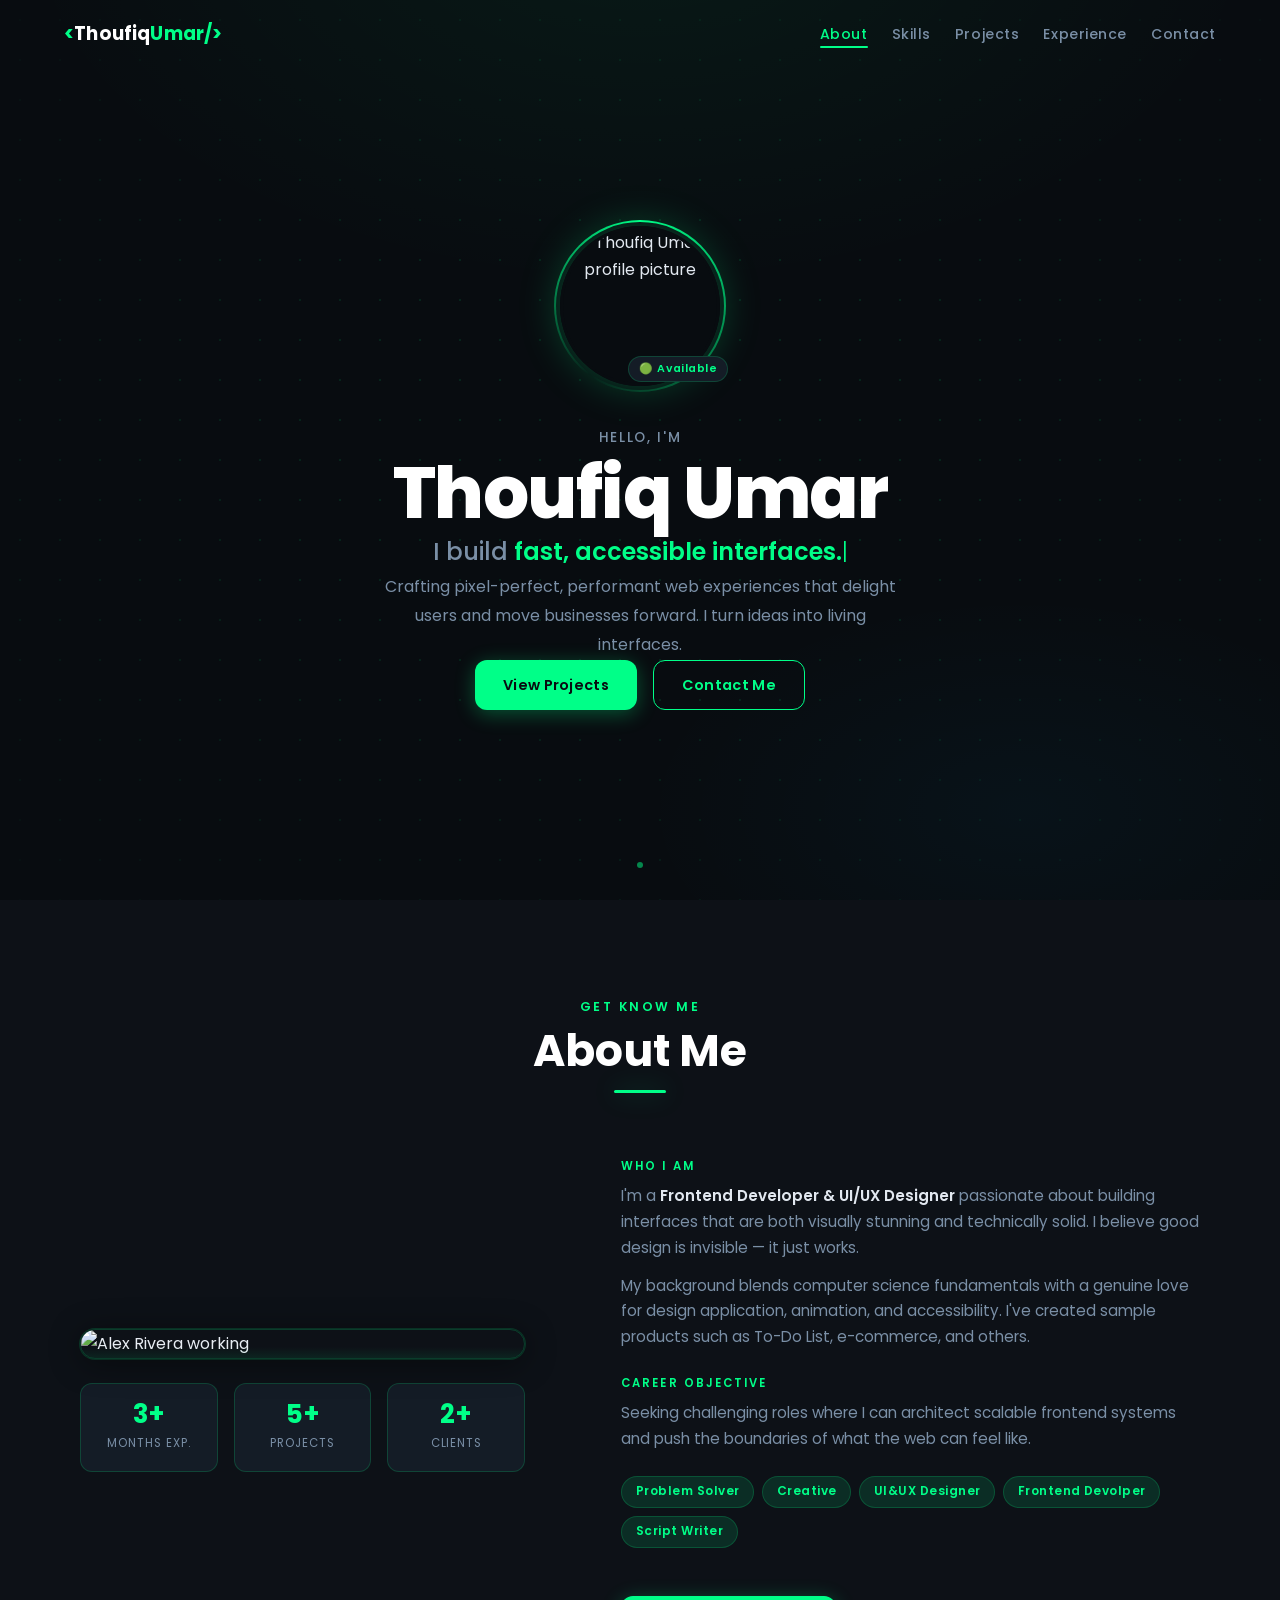
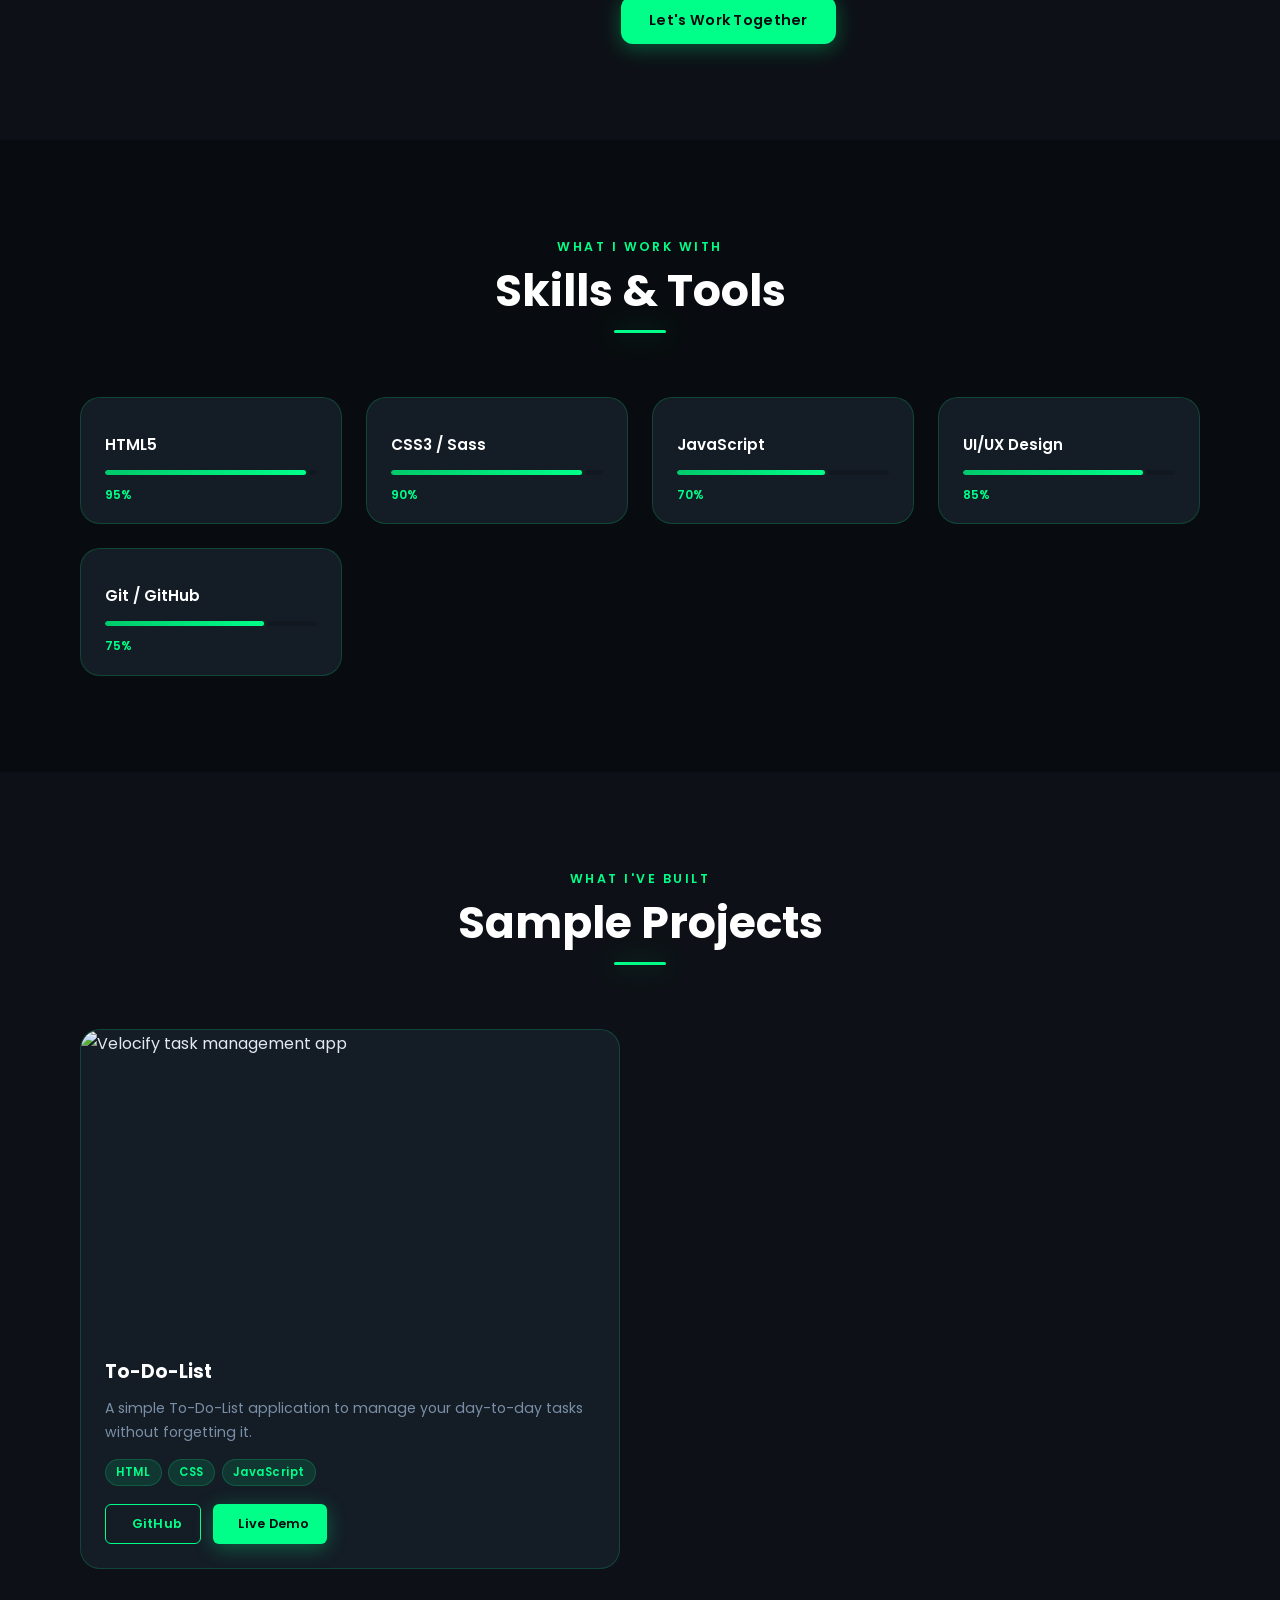
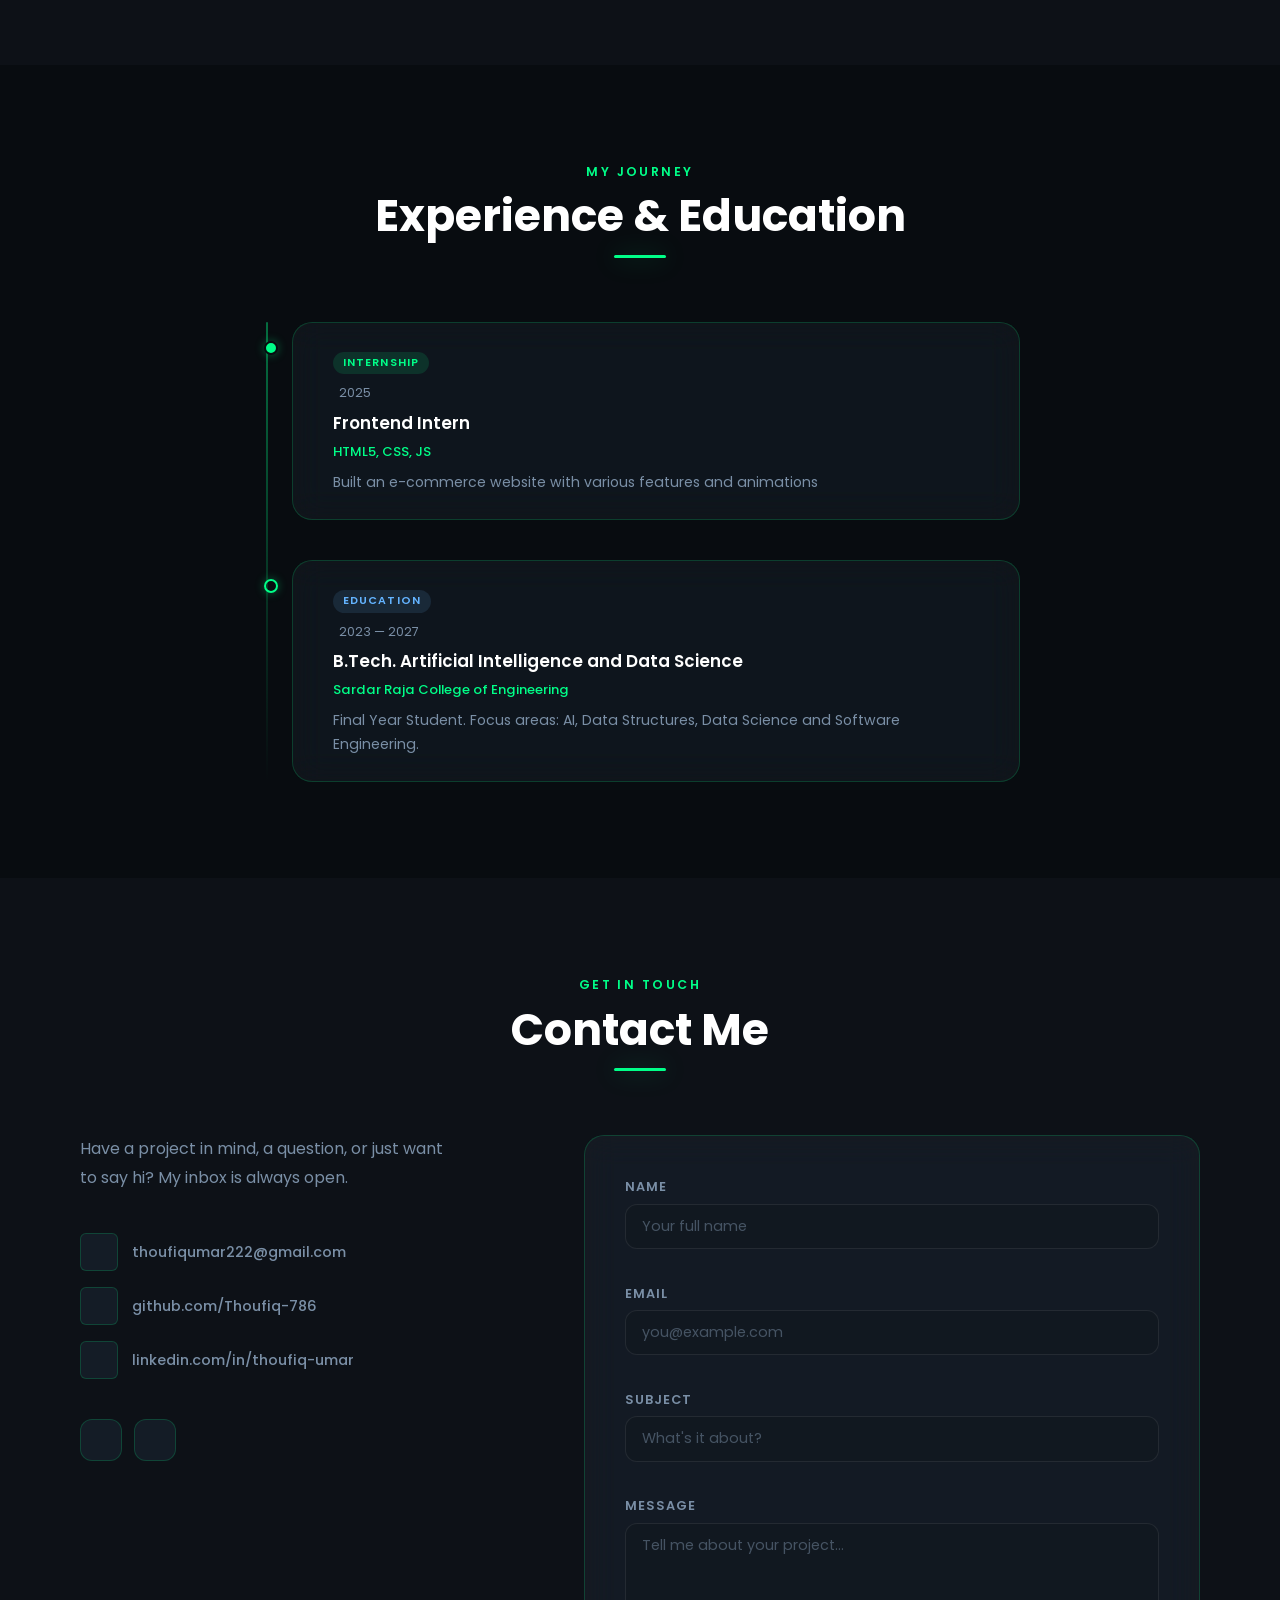
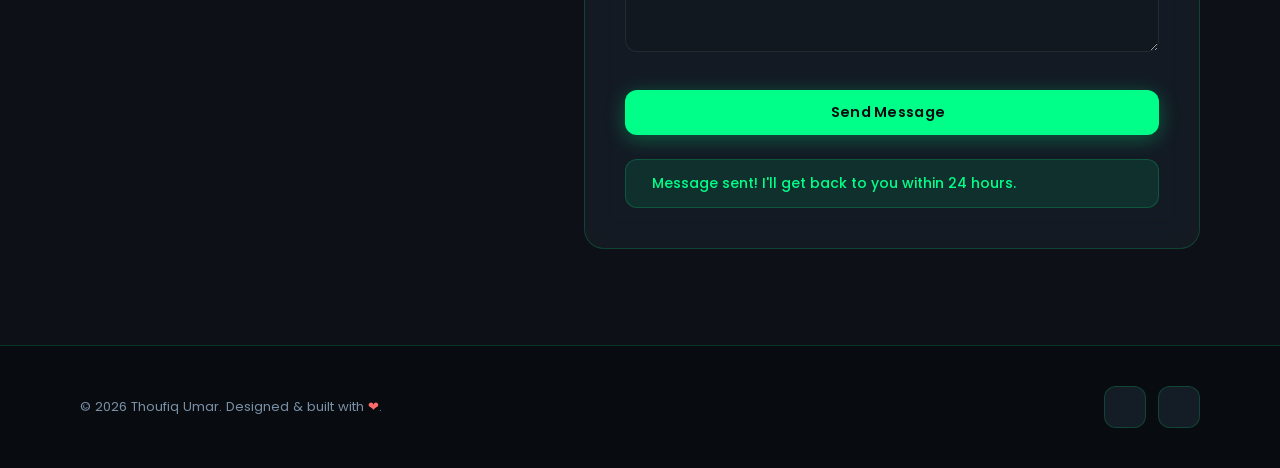
==== index.html @ 664d7643 "Update index.html" ====
<!DOCTYPE html>
<html lang="en">
<head>
  <meta charset="UTF-8" />
  <meta name="viewport" content="width=device-width, initial-scale=1.0" />
  <meta name="description" content="Thoufiq Umar — Frontend Developer & UI/UX Designer. Building fast, accessible, and beautiful web experiences." />
  <title>Thoufiq Umar — Frontend Developer</title>

  <!-- Poppins Font -->
  <link rel="preconnect" href="https://fonts.googleapis.com" />
  <link rel="preconnect" href="https://fonts.gstatic.com" crossorigin />
  <link href="https://fonts.googleapis.com/css2?family=Poppins:wght@300;400;500;600;700;800&display=swap" rel="stylesheet" />

  <!-- Phosphor Icons (lightweight, no framework) -->
  <script src="https://unpkg.com/@phosphor-icons/web@2.1.1/src/index.js" defer></script>

  <link rel="stylesheet" href="style.css" />
</head>
<body>

  <!-- ===================== NAVIGATION ===================== -->
  <nav class="navbar" id="navbar" role="navigation" aria-label="Main navigation">
    <div class="nav-container">
      <a href="#hero" class="nav-logo" aria-label="Thoufiq Umar home">
        <span class="logo-bracket">&lt;</span>Thoufiq<span class="logo-accent">Umar</span><span class="logo-bracket">/&gt;</span>
      </a>

      <ul class="nav-links" id="navLinks" role="list">
        <li><a href="#about"     class="nav-link" data-section="about">About</a></li>
        <li><a href="#skills"    class="nav-link" data-section="skills">Skills</a></li>
        <li><a href="#projects"  class="nav-link" data-section="projects">Projects</a></li>
        <li><a href="#timeline"  class="nav-link" data-section="timeline">Experience</a></li>
        <li><a href="#contact"   class="nav-link" data-section="contact">Contact</a></li>
      </ul>

      <button class="hamburger" id="hamburger" aria-label="Toggle menu" aria-expanded="false" aria-controls="navLinks">
        <span class="bar"></span>
        <span class="bar"></span>
        <span class="bar"></span>
      </button>
    </div>
  </nav>

  <!-- ===================== HERO ===================== -->
  <section class="hero" id="hero" aria-label="Introduction">
    <!-- Decorative background grid -->
    <div class="hero-grid" aria-hidden="true"></div>

    <div class="hero-content">
      <!-- Profile image -->
      <div class="hero-avatar-wrap">
        <div class="hero-avatar-ring" aria-hidden="true"></div>
        <img
          src="https://api.dicebear.com/9.x/pixel-art/svg?seed=AlexRivera&backgroundColor=1a1a2e"
          alt="Thoufiq Umar profile picture"
          class="hero-avatar"
          loading="lazy"
          width="160" height="160"
        />
        <span class="hero-avatar-badge" aria-label="Available for work">&#x1F7E2; Available</span>
      </div>

      <div class="hero-text">
        <p class="hero-eyebrow">Hello, I'm</p>
        <h1 class="hero-name">Thoufiq Umar</h1>
        <div class="hero-title-wrap" aria-live="polite">
          <span class="hero-title-static">I build&nbsp;</span>
          <span class="hero-typing" id="typingTarget" aria-label="typing animation"></span>
          <span class="cursor" aria-hidden="true">|</span>
        </div>
        <p class="hero-intro">
          Crafting pixel-perfect, performant web experiences that delight users and move businesses forward. I turn ideas into living interfaces.
        </p>
        <div class="hero-cta">
          <a href="#projects" class="btn btn-primary">View Projects</a>
          <a href="#contact"  class="btn btn-outline">Contact Me</a>
        </div>
      </div>
    </div>

    <!-- Scroll indicator -->
    <a href="#about" class="scroll-indicator" aria-label="Scroll to About section">
      <span class="scroll-dot"></span>
    </a>
  </section>

  <!-- ===================== ABOUT ===================== -->
  <section class="section about" id="about" aria-labelledby="about-heading">
    <div class="container">
      <div class="section-header reveal">
        <p class="section-eyebrow">Get know me</p>
        <h2 class="section-title" id="about-heading">About Me</h2>
      </div>

      <div class="about-grid">
        <div class="about-image-wrap reveal">
          <div class="about-image-frame">
            <img
              src="https://api.dicebear.com/9.x/pixel-art/svg?seed=AlexRiveraAbout&backgroundColor=0d1117"
              alt="Alex Rivera working"
              class="about-image"
              loading="lazy"
              width="400" height="400"
            />
            <div class="about-image-overlay" aria-hidden="true"></div>
          </div>
          <!-- Stats chips -->
          <div class="about-stats">
            <div class="stat-chip reveal-delay-1">
              <span class="stat-number">3+</span>
              <span class="stat-label">Months Exp.</span>
            </div>
            <div class="stat-chip reveal-delay-2">
              <span class="stat-number">5+</span>
              <span class="stat-label">Projects</span>
            </div>
            <div class="stat-chip reveal-delay-3">
              <span class="stat-number">2+</span>
              <span class="stat-label">Clients</span>
            </div>
          </div>
        </div>

        <div class="about-body reveal">
          <h3 class="about-sub">Who I am</h3>
          <p class="about-text">
            I'm a <strong>Frontend Developer & UI/UX Designer</strong> passionate about building interfaces that are both visually stunning and technically solid. I believe good design is invisible — it just works.
          </p>
          <p class="about-text">
            My background blends computer science fundamentals with a genuine love for design application, animation, and accessibility. I've created sample products such as To-Do List, e-commerce, and others.
          </p>

          <h3 class="about-sub">Career Objective</h3>
          <p class="about-text">
            Seeking challenging roles where I can architect scalable frontend systems and push the boundaries of what the web can feel like.
          </p>

          <div class="about-tags" aria-label="Key attributes">
            <span class="tag">Problem Solver</span>
            <span class="tag">Creative</span>
            <span class="tag">UI&UX Designer</span>
            <span class="tag">Frontend Devolper</span>
            <span class="tag">Script Writer</span>
          </div>

          <a href="#contact" class="btn btn-primary about-cta">Let's Work Together</a>
        </div>
      </div>
    </div>
  </section>

  <!-- ===================== SKILLS ===================== -->
  <section class="section skills" id="skills" aria-labelledby="skills-heading">
    <div class="container">
      <div class="section-header reveal">
        <p class="section-eyebrow">What I work with</p>
        <h2 class="section-title" id="skills-heading">Skills & Tools</h2>
      </div>

      <!-- Skill cards -->
      <div class="skills-grid">

        <article class="skill-card reveal" data-delay="0">
          <div class="skill-card-icon" aria-hidden="true"><i class="ph ph-file-html"></i></div>
          <h3 class="skill-card-name">HTML5</h3>
          <div class="skill-bar-track" role="progressbar" aria-valuenow="95" aria-valuemin="0" aria-valuemax="100" aria-label="HTML5 proficiency 95%">
            <div class="skill-bar-fill" data-pct="95"></div>
          </div>
          <span class="skill-pct">95%</span>
        </article>

        <article class="skill-card reveal" data-delay="1">
          <div class="skill-card-icon" aria-hidden="true"><i class="ph ph-file-css"></i></div>
          <h3 class="skill-card-name">CSS3 / Sass</h3>
          <div class="skill-bar-track" role="progressbar" aria-valuenow="92" aria-valuemin="0" aria-valuemax="100" aria-label="CSS3 proficiency 92%">
            <div class="skill-bar-fill" data-pct="90"></div>
          </div>
          <span class="skill-pct">90%</span>
        </article>

        <article class="skill-card reveal" data-delay="2">
          <div class="skill-card-icon" aria-hidden="true"><i class="ph ph-file-js"></i></div>
          <h3 class="skill-card-name">JavaScript</h3>
          <div class="skill-bar-track" role="progressbar" aria-valuenow="90" aria-valuemin="0" aria-valuemax="100" aria-label="JavaScript proficiency 90%">
            <div class="skill-bar-fill" data-pct="70"></div>
          </div>
          <span class="skill-pct">70%</span>
        </article>

        <!--<article class="skill-card reveal" data-delay="3">
          <div class="skill-card-icon" aria-hidden="true"><i class="ph ph-atom"></i></div>
          <h3 class="skill-card-name">React</h3>
          <div class="skill-bar-track" role="progressbar" aria-valuenow="88" aria-valuemin="0" aria-valuemax="100" aria-label="React proficiency 88%">
            <div class="skill-bar-fill" data-pct="40"></div>
          </div>
          <span class="skill-pct">40%</span>
        </article>

        <article class="skill-card reveal" data-delay="4">
          <div class="skill-card-icon" aria-hidden="true"><i class="ph ph-triangle"></i></div>
          <h3 class="skill-card-name">Next.js</h3>
          <div class="skill-bar-track" role="progressbar" aria-valuenow="82" aria-valuemin="0" aria-valuemax="100" aria-label="Next.js proficiency 82%">
            <div class="skill-bar-fill" data-pct="20"></div>
          </div>
          <span class="skill-pct">20%</span>
        </article>-->

        <article class="skill-card reveal" data-delay="5">
          <div class="skill-card-icon" aria-hidden="true"><i class="ph ph-pencil-ruler"></i></div>
          <h3 class="skill-card-name">UI/UX Design</h3>
          <div class="skill-bar-track" role="progressbar" aria-valuenow="85" aria-valuemin="0" aria-valuemax="100" aria-label="UI/UX proficiency 85%">
            <div class="skill-bar-fill" data-pct="85"></div>
          </div>
          <span class="skill-pct">85%</span>
        </article>

        <article class="skill-card reveal" data-delay="6">
          <div class="skill-card-icon" aria-hidden="true"><i class="ph ph-git-branch"></i></div>
          <h3 class="skill-card-name">Git / GitHub</h3>
          <div class="skill-bar-track" role="progressbar" aria-valuenow="88" aria-valuemin="0" aria-valuemax="100" aria-label="Git proficiency 88%">
            <div class="skill-bar-fill" data-pct="75"></div>
          </div>
          <span class="skill-pct">75%</span>
        </article>

        <!--<article class="skill-card reveal" data-delay="7">
          <div class="skill-card-icon" aria-hidden="true"><i class="ph ph-cloud"></i></div>
          <h3 class="skill-card-name">Node / REST APIs</h3>
          <div class="skill-bar-track" role="progressbar" aria-valuenow="75" aria-valuemin="0" aria-valuemax="100" aria-label="Node proficiency 75%">
            <div class="skill-bar-fill" data-pct="10"></div>
          </div>
          <span class="skill-pct">10%</span>
        </article>-->

      </div>
    </div>
  </section>

  <!-- ===================== PROJECTS ===================== -->
  <section class="section projects" id="projects" aria-labelledby="projects-heading">
    <div class="container">
      <div class="section-header reveal">
        <p class="section-eyebrow">What I've built</p>
        <h2 class="section-title" id="projects-heading">Sample Projects</h2>
      </div>

      <div class="projects-grid">
        <!-- Project 1 -->
        <article class="project-card reveal" data-delay="3">
          <div class="project-image-wrap">
            <img
              src="https://images.unsplash.com/photo-1532622785990-d2c36a76f5a6?w=600&q=80"
              alt="Velocify task management app"
              class="project-image"
              loading="lazy"
              width="600" height="340"
            />
            <div class="project-overlay" aria-hidden="true">
              <span class="project-overlay-icon"><i class="ph ph-eye"></i></span>
            </div>
          </div>
          <div class="project-body">
            <h3 class="project-title">To-Do-List</h3>
            <p class="project-desc">A simple To-Do-List application to manage your day-to-day tasks without forgetting it.</p>
            <ul class="project-tech" aria-label="Technologies used">
              <li>HTML</li><li>CSS</li><li>JavaScript</li>
            </ul>
            <div class="project-links">
              <a href="#" class="btn btn-outline btn-sm" aria-label="View Velocify on GitHub"><i class="ph ph-github-logo" aria-hidden="true"></i> GitHub</a>
              <a href="#" class="btn btn-primary btn-sm" aria-label="View Velocify live demo"><i class="ph ph-arrow-square-out" aria-hidden="true"></i> Live Demo</a>
            </div>
          </div>
        </article>

      </div>
    </div>
  </section>

  <!-- ===================== TIMELINE ===================== -->
  <section class="section timeline-section" id="timeline" aria-labelledby="timeline-heading">
    <div class="container">
      <div class="section-header reveal">
        <p class="section-eyebrow">My journey</p>
        <h2 class="section-title" id="timeline-heading">Experience & Education</h2>
      </div>

      <div class="timeline" role="list">

        <!-- Experience entries-->
        <div class="timeline-item reveal" role="listitem">
          <div class="timeline-dot" aria-hidden="true"></div>
          <div class="timeline-card glass">
            <span class="timeline-badge">Internship</span>
            <p class="timeline-date"><i class="ph ph-calendar-blank" aria-hidden="true"></i>2025</p>
            <h3 class="timeline-role">Frontend Intern</h3>
            <p class="timeline-org">HTML5, CSS, JS</p>
            <p class="timeline-desc">Built an e-commerce website with various features and animations</p>
          </div>
        </div>

        <!-- Education entries -->
        <div class="timeline-item reveal" role="listitem">
          <div class="timeline-dot timeline-dot--edu" aria-hidden="true"></div>
          <div class="timeline-card glass">
            <span class="timeline-badge timeline-badge--edu">Education</span>
            <p class="timeline-date"><i class="ph ph-calendar-blank" aria-hidden="true"></i> 2023 — 2027</p>
            <h3 class="timeline-role">B.Tech. Artificial Intelligence and Data Science</h3>
            <p class="timeline-org">Sardar Raja College of Engineering</p>
            <p class="timeline-desc">Final Year Student. Focus areas: AI, Data Structures, Data Science and Software Engineering.</p>
          </div>
        </div>

      </div>
    </div>
  </section>

  <!-- ===================== CONTACT ===================== -->
  <section class="section contact" id="contact" aria-labelledby="contact-heading">
    <div class="container">
      <div class="section-header reveal">
        <p class="section-eyebrow">Get in touch</p>
        <h2 class="section-title" id="contact-heading">Contact Me</h2>
      </div>

      <div class="contact-grid">

        <!-- Contact info -->
        <div class="contact-info reveal">
          <p class="contact-intro">Have a project in mind, a question, or just want to say hi? My inbox is always open.</p>

          <ul class="contact-details" role="list">
            <li>
              <a href="mailto:alex@rivera.dev" class="contact-detail-link">
                <span class="contact-icon" aria-hidden="true"><i class="ph ph-envelope"></i></span>
                <span>thoufiqumar222@gmail.com</span>
              </a>
            </li>
            <li>
              <a href="https://github.com/" target="_blank" rel="noopener noreferrer" class="contact-detail-link">
                <span class="contact-icon" aria-hidden="true"><i class="ph ph-github-logo"></i></span>
                <span>github.com/Thoufiq-786</span>
              </a>
            </li>
            <li>
              <a href="https://linkedin.com/" target="_blank" rel="noopener noreferrer" class="contact-detail-link">
                <span class="contact-icon" aria-hidden="true"><i class="ph ph-linkedin-logo"></i></span>
                <span>linkedin.com/in/thoufiq-umar</span>
              </a>
            </li>
            
          </ul>

          <!-- Social icons -->
          <div class="social-icons" aria-label="Social media links">
            <a href="https://github.com/Thoufiq-786"  target="_blank" rel="noopener noreferrer" class="social-icon" aria-label="GitHub"><i class="ph ph-github-logo"></i></a>
            <a href="https://linkedin.com/in/thoufiq-umar-508b08370"  target="_blank" rel="noopener noreferrer" class="social-icon" aria-label="LinkedIn"><i class="ph ph-linkedin-logo"></i></a>
          </div>
        </div>

        <!-- Contact form -->
        <form class="contact-form glass reveal" id="contactForm" novalidate aria-label="Send a message">
          <div class="form-group">
            <label for="name" class="form-label">Name</label>
            <input type="text" id="name" name="name" class="form-input" placeholder="Your full name" autocomplete="name" required minlength="2" />
            <span class="form-error" id="nameError" role="alert" aria-live="polite"></span>
          </div>

          <div class="form-group">
            <label for="email" class="form-label">Email</label>
            <input type="email" id="email" name="email" class="form-input" placeholder="you@example.com" autocomplete="email" required />
            <span class="form-error" id="emailError" role="alert" aria-live="polite"></span>
          </div>

          <div class="form-group">
            <label for="subject" class="form-label">Subject</label>
            <input type="text" id="subject" name="subject" class="form-input" placeholder="What's it about?" required minlength="3" />
            <span class="form-error" id="subjectError" role="alert" aria-live="polite"></span>
          </div>

          <div class="form-group">
            <label for="message" class="form-label">Message</label>
            <textarea id="message" name="message" class="form-input form-textarea" placeholder="Tell me about your project..." rows="5" required minlength="20"></textarea>
            <span class="form-error" id="messageError" role="alert" aria-live="polite"></span>
          </div>

          <button type="submit" class="btn btn-primary btn-full" id="submitBtn">
            <span class="btn-text">Send Message</span>
            <i class="ph ph-paper-plane-tilt" aria-hidden="true"></i>
          </button>

          <div class="form-success" id="formSuccess" role="status" aria-live="polite" hidden>
            <i class="ph ph-check-circle" aria-hidden="true"></i>
            Message sent! I'll get back to you within 24 hours.
          </div>
        </form>

      </div>
    </div>
  </section>

  <!-- ===================== FOOTER ===================== -->
  <footer class="footer" role="contentinfo">
    <div class="container footer-inner">
      <p class="footer-copy">
        &copy; <span id="footerYear"></span> Thoufiq Umar. Designed &amp; built with <span class="footer-heart" aria-label="love">&#10084;</span>.
      </p>
      <div class="footer-social" aria-label="Footer social links">
        <a href="https://github.com/Thoufiq-786" target="_blank" rel="noopener noreferrer" class="social-icon" aria-label="GitHub"><i class="ph ph-github-logo"></i></a>
        <a href="https://linkedin.com/in/thoufiq-umar-508b08370" target="_blank" rel="noopener noreferrer" class="social-icon" aria-label="LinkedIn"><i class="ph ph-linkedin-logo"></i></a>
      </div>
    </div>
  </footer>

  <!-- Back to top -->
  <button class="back-to-top" id="backToTop" aria-label="Back to top">
    <i class="ph ph-arrow-up" aria-hidden="true"></i>
  </button>

  <script src="script.js"></script>
</body>
</html>
---- style.css ----
/* ============================================================
   ALEX RIVERA — PORTFOLIO
   style.css
   Mobile-first, dark theme, neon-green accent (#00FF88)
   ============================================================ */

/* ---------- CSS Custom Properties ---------- */
:root {
  /* Colors */
  --clr-bg:           #080c10;
  --clr-bg-2:         #0d1117;
  --clr-bg-3:         #111820;
  --clr-surface:      #141c26;
  --clr-surface-2:    #1a2535;
  --clr-border:       rgba(0, 255, 136, 0.18);
  --clr-accent:       #00FF88;
  --clr-accent-dim:   rgba(0, 255, 136, 0.12);
  --clr-accent-glow:  rgba(0, 255, 136, 0.35);
  --clr-text:         #e2e8f0;
  --clr-text-muted:   #7a8fa6;
  --clr-white:        #ffffff;

  /* Typography */
  --font-main: 'Poppins', system-ui, sans-serif;
  --fw-light:  300;
  --fw-reg:    400;
  --fw-med:    500;
  --fw-semi:   600;
  --fw-bold:   700;
  --fw-black:  800;

  /* Spacing */
  --space-xs:  0.5rem;
  --space-sm:  1rem;
  --space-md:  1.5rem;
  --space-lg:  2.5rem;
  --space-xl:  4rem;
  --space-2xl: 6rem;

  /* Radii */
  --radius-sm: 6px;
  --radius-md: 12px;
  --radius-lg: 20px;
  --radius-xl: 32px;

  /* Transitions */
  --ease:      cubic-bezier(0.4, 0, 0.2, 1);
  --dur-fast:  180ms;
  --dur-base:  320ms;
  --dur-slow:  520ms;

  /* Shadows */
  --shadow-card:  0 4px 32px rgba(0,0,0,0.45), 0 0 0 1px var(--clr-border);
  --shadow-glow:  0 0 24px var(--clr-accent-glow);

  /* Nav height */
  --nav-h: 68px;
}

/* ---------- Reset & Base ---------- */
*, *::before, *::after {
  box-sizing: border-box;
  margin: 0;
  padding: 0;
}

html {
  scroll-behavior: smooth;
  scroll-padding-top: var(--nav-h);
  -webkit-text-size-adjust: 100%;
}

body {
  font-family: var(--font-main);
  background-color: var(--clr-bg);
  color: var(--clr-text);
  line-height: 1.7;
  font-size: 1rem;
  overflow-x: hidden;
}

/* Reduced motion */
@media (prefers-reduced-motion: reduce) {
  *, *::before, *::after {
    animation-duration: 0.01ms !important;
    transition-duration: 0.01ms !important;
  }
  html { scroll-behavior: auto; }
}

img {
  max-width: 100%;
  height: auto;
  display: block;
}

a {
  color: inherit;
  text-decoration: none;
}

ul { list-style: none; }

button {
  font-family: var(--font-main);
  cursor: pointer;
  border: none;
  background: none;
}

/* ---------- Scrollbar ---------- */
::-webkit-scrollbar { width: 6px; }
::-webkit-scrollbar-track { background: var(--clr-bg); }
::-webkit-scrollbar-thumb {
  background: var(--clr-accent);
  border-radius: 99px;
}

/* ---------- Selection ---------- */
::selection {
  background: var(--clr-accent);
  color: var(--clr-bg);
}

/* ---------- Focus ring ---------- */
:focus-visible {
  outline: 2px solid var(--clr-accent);
  outline-offset: 3px;
  border-radius: var(--radius-sm);
}

/* ============================================================
   UTILITIES
   ============================================================ */

.container {
  width: 100%;
  max-width: 1160px;
  padding-inline: 1.25rem;
  margin-inline: auto;
}

/* Glassmorphism card */
.glass {
  background: rgba(255,255,255,0.04);
  backdrop-filter: blur(16px) saturate(180%);
  -webkit-backdrop-filter: blur(16px) saturate(180%);
  border: 1px solid var(--clr-border);
  border-radius: var(--radius-lg);
}

/* Buttons */
.btn {
  display: inline-flex;
  align-items: center;
  gap: 0.5rem;
  padding: 0.75rem 1.75rem;
  border-radius: var(--radius-md);
  font-family: var(--font-main);
  font-weight: var(--fw-semi);
  font-size: 0.9rem;
  letter-spacing: 0.02em;
  transition: all var(--dur-base) var(--ease);
  position: relative;
  overflow: hidden;
  cursor: pointer;
  white-space: nowrap;
}

.btn::after {
  content: '';
  position: absolute;
  inset: 0;
  background: rgba(255,255,255,0.08);
  opacity: 0;
  transition: opacity var(--dur-fast);
}
.btn:hover::after { opacity: 1; }

.btn-primary {
  background: var(--clr-accent);
  color: var(--clr-bg);
  box-shadow: 0 4px 20px rgba(0,255,136,0.3);
}
.btn-primary:hover {
  background: #00e87a;
  box-shadow: 0 6px 28px rgba(0,255,136,0.5);
  transform: translateY(-2px);
}
.btn-primary:active { transform: translateY(0); }

.btn-outline {
  background: transparent;
  color: var(--clr-accent);
  border: 1.5px solid var(--clr-accent);
}
.btn-outline:hover {
  background: var(--clr-accent-dim);
  box-shadow: 0 0 16px var(--clr-accent-glow);
  transform: translateY(-2px);
}

.btn-sm {
  padding: 0.5rem 1.1rem;
  font-size: 0.8rem;
  border-radius: var(--radius-sm);
}

.btn-full { width: 100%; justify-content: center; }

/* Section layout */
.section {
  padding-block: var(--space-2xl);
}

.section-header {
  text-align: center;
  margin-bottom: var(--space-xl);
}

.section-eyebrow {
  font-size: 0.78rem;
  font-weight: var(--fw-semi);
  letter-spacing: 0.2em;
  text-transform: uppercase;
  color: var(--clr-accent);
  margin-bottom: 0.5rem;
}

.section-title {
  font-size: clamp(1.8rem, 4vw, 2.75rem);
  font-weight: var(--fw-bold);
  color: var(--clr-white);
  line-height: 1.2;
}

.section-title::after {
  content: '';
  display: block;
  width: 52px;
  height: 3px;
  background: var(--clr-accent);
  border-radius: 99px;
  margin: 0.75rem auto 0;
  box-shadow: var(--shadow-glow);
}

/* Reveal animation */
.reveal {
  opacity: 0;
  transform: translateY(32px);
  transition: opacity var(--dur-slow) var(--ease),
              transform var(--dur-slow) var(--ease);
}
.reveal.visible {
  opacity: 1;
  transform: none;
}

/* Stagger helpers */
[data-delay="0"].reveal.visible { transition-delay: 0ms; }
[data-delay="1"].reveal.visible { transition-delay: 80ms; }
[data-delay="2"].reveal.visible { transition-delay: 160ms; }
[data-delay="3"].reveal.visible { transition-delay: 240ms; }
[data-delay="4"].reveal.visible { transition-delay: 320ms; }
[data-delay="5"].reveal.visible { transition-delay: 400ms; }
[data-delay="6"].reveal.visible { transition-delay: 480ms; }
[data-delay="7"].reveal.visible { transition-delay: 560ms; }
.reveal-delay-1.reveal.visible { transition-delay: 100ms; }
.reveal-delay-2.reveal.visible { transition-delay: 200ms; }
.reveal-delay-3.reveal.visible { transition-delay: 300ms; }

/* ============================================================
   NAVBAR
   ============================================================ */
.navbar {
  position: fixed;
  top: 0;
  left: 0;
  right: 0;
  z-index: 900;
  height: var(--nav-h);
  display: flex;
  align-items: center;
  transition: background var(--dur-base) var(--ease),
              box-shadow var(--dur-base) var(--ease);
}

.navbar.scrolled {
  background: rgba(8, 12, 16, 0.9);
  backdrop-filter: blur(20px) saturate(200%);
  -webkit-backdrop-filter: blur(20px) saturate(200%);
  box-shadow: 0 1px 0 var(--clr-border);
}

.nav-container {
  width: 100%;
  max-width: 1200px;
  margin-inline: auto;
  padding-inline: 1.5rem;
  display: flex;
  align-items: center;
  justify-content: space-between;
}

/* Logo */
.nav-logo {
  font-size: 1.15rem;
  font-weight: var(--fw-bold);
  color: var(--clr-white);
  letter-spacing: 0.01em;
  transition: opacity var(--dur-fast);
}
.nav-logo:hover { opacity: 0.8; }

.logo-bracket { color: var(--clr-accent); }
.logo-accent  { color: var(--clr-accent); }

/* Nav links */
.nav-links {
  display: none;
  gap: var(--space-md);
  align-items: center;
}

.nav-link {
  font-size: 0.88rem;
  font-weight: var(--fw-med);
  color: var(--clr-text-muted);
  letter-spacing: 0.04em;
  position: relative;
  padding-bottom: 2px;
  transition: color var(--dur-fast);
}

.nav-link::after {
  content: '';
  position: absolute;
  bottom: -2px;
  left: 0;
  width: 0;
  height: 2px;
  background: var(--clr-accent);
  border-radius: 99px;
  transition: width var(--dur-base) var(--ease);
}

.nav-link:hover,
.nav-link.active {
  color: var(--clr-accent);
}
.nav-link:hover::after,
.nav-link.active::after { width: 100%; }

/* Hamburger */
.hamburger {
  display: flex;
  flex-direction: column;
  gap: 5px;
  padding: 6px;
  border-radius: var(--radius-sm);
  transition: background var(--dur-fast);
}
.hamburger:hover { background: var(--clr-accent-dim); }

.bar {
  width: 24px;
  height: 2px;
  background: var(--clr-text);
  border-radius: 99px;
  transition: transform var(--dur-base) var(--ease),
              opacity var(--dur-base),
              background var(--dur-fast);
  display: block;
}

.hamburger.open .bar:nth-child(1) { transform: rotate(45deg) translate(5px, 5px); background: var(--clr-accent); }
.hamburger.open .bar:nth-child(2) { opacity: 0; }
.hamburger.open .bar:nth-child(3) { transform: rotate(-45deg) translate(5px, -5px); background: var(--clr-accent); }

/* Mobile menu */
@media (max-width: 767px) {
  .nav-links {
    position: fixed;
    top: var(--nav-h);
    left: 0;
    right: 0;
    background: rgba(8, 12, 16, 0.97);
    backdrop-filter: blur(24px);
    flex-direction: column;
    padding: var(--space-lg) var(--space-md);
    gap: var(--space-md);
    display: flex;
    transform: translateY(-120%);
    opacity: 0;
    pointer-events: none;
    transition: transform var(--dur-base) var(--ease),
                opacity var(--dur-base) var(--ease);
    border-bottom: 1px solid var(--clr-border);
  }

  .nav-links.open {
    transform: translateY(0);
    opacity: 1;
    pointer-events: auto;
  }

  .nav-link {
    font-size: 1.05rem;
    color: var(--clr-text);
  }
}

@media (min-width: 768px) {
  .nav-links { display: flex; }
  .hamburger { display: none; }
}

/* ============================================================
   HERO
   ============================================================ */
.hero {
  min-height: 100dvh;
  display: flex;
  flex-direction: column;
  align-items: center;
  justify-content: center;
  position: relative;
  overflow: hidden;
  padding: calc(var(--nav-h) + 2rem) 1.25rem 4rem;
  background:
    radial-gradient(ellipse 70% 60% at 50% -10%, rgba(0,255,136,0.06) 0%, transparent 70%),
    radial-gradient(ellipse 50% 40% at 80% 90%, rgba(0,180,255,0.04) 0%, transparent 60%),
    var(--clr-bg);
}

/* Decorative dot grid */
.hero-grid {
  position: absolute;
  inset: 0;
  background-image: radial-gradient(circle, rgba(0,255,136,0.10) 1px, transparent 1px);
  background-size: 40px 40px;
  mask-image: radial-gradient(ellipse 80% 80% at 50% 50%, black 30%, transparent 100%);
  pointer-events: none;
}

.hero-content {
  display: flex;
  flex-direction: column;
  align-items: center;
  text-align: center;
  gap: var(--space-lg);
  position: relative;
  z-index: 1;
  max-width: 780px;
}

/* Avatar */
.hero-avatar-wrap {
  position: relative;
  width: 160px;
  height: 160px;
  flex-shrink: 0;
}

.hero-avatar-ring {
  position: absolute;
  inset: -6px;
  border-radius: 50%;
  border: 2px solid transparent;
  background:
    linear-gradient(var(--clr-bg), var(--clr-bg)) padding-box,
    conic-gradient(var(--clr-accent) 0%, transparent 60%, var(--clr-accent) 100%) border-box;
  animation: spin 8s linear infinite;
}

@keyframes spin {
  to { transform: rotate(360deg); }
}

.hero-avatar {
  width: 160px;
  height: 160px;
  border-radius: 50%;
  object-fit: cover;
  border: 3px solid var(--clr-bg);
  position: relative;
  z-index: 1;
  box-shadow: 0 0 40px rgba(0,255,136,0.25);
}

.hero-avatar-badge {
  position: absolute;
  bottom: 4px;
  right: -8px;
  background: var(--clr-surface);
  border: 1px solid var(--clr-border);
  border-radius: 999px;
  padding: 3px 10px;
  font-size: 0.68rem;
  font-weight: var(--fw-semi);
  color: var(--clr-accent);
  white-space: nowrap;
  z-index: 2;
  letter-spacing: 0.04em;
}

/* Hero text */
.hero-eyebrow {
  font-size: 0.85rem;
  font-weight: var(--fw-med);
  color: var(--clr-text-muted);
  letter-spacing: 0.12em;
  text-transform: uppercase;
  margin-bottom: 0.25rem;
}

.hero-name {
  font-size: clamp(2.4rem, 8vw, 4.5rem);
  font-weight: var(--fw-black);
  color: var(--clr-white);
  line-height: 1.1;
  letter-spacing: -0.02em;
}

.hero-title-wrap {
  font-size: clamp(1.1rem, 3vw, 1.5rem);
  font-weight: var(--fw-med);
  color: var(--clr-text-muted);
  display: flex;
  align-items: center;
  justify-content: center;
  flex-wrap: wrap;
  gap: 0;
  min-height: 2.2rem;
}

.hero-typing {
  color: var(--clr-accent);
  font-weight: var(--fw-semi);
}

.cursor {
  color: var(--clr-accent);
  font-weight: var(--fw-light);
  animation: blink 1s step-end infinite;
}

@keyframes blink {
  0%, 100% { opacity: 1; }
  50%       { opacity: 0; }
}

.hero-intro {
  font-size: 1rem;
  color: var(--clr-text-muted);
  max-width: 520px;
  line-height: 1.8;
}

.hero-cta {
  display: flex;
  gap: var(--space-sm);
  flex-wrap: wrap;
  justify-content: center;
}

/* Scroll indicator */
.scroll-indicator {
  position: absolute;
  bottom: 2rem;
  left: 50%;
  transform: translateX(-50%);
  display: flex;
  flex-direction: column;
  align-items: center;
  opacity: 0.5;
  transition: opacity var(--dur-fast);
}
.scroll-indicator:hover { opacity: 1; }

.scroll-dot {
  width: 6px;
  height: 6px;
  background: var(--clr-accent);
  border-radius: 50%;
  animation: scroll-bob 1.6s ease-in-out infinite;
  display: block;
}

@keyframes scroll-bob {
  0%, 100% { transform: translateY(0); opacity: 1; }
  50%       { transform: translateY(10px); opacity: 0.3; }
}

/* ============================================================
   ABOUT
   ============================================================ */
.about {
  background: var(--clr-bg-2);
}

.about-grid {
  display: grid;
  grid-template-columns: 1fr;
  gap: var(--space-xl);
  align-items: center;
}

.about-image-wrap { position: relative; }

.about-image-frame {
  border-radius: var(--radius-lg);
  overflow: hidden;
  position: relative;
  border: 1px solid var(--clr-border);
  box-shadow: var(--shadow-card);
}

.about-image {
  width: 100%;
  aspect-ratio: 1;
  object-fit: cover;
  display: block;
  filter: grayscale(20%) contrast(1.05);
  transition: filter var(--dur-slow);
}
.about-image-frame:hover .about-image { filter: none; }

.about-image-overlay {
  position: absolute;
  inset: 0;
  background: linear-gradient(to bottom, transparent 60%, rgba(0,255,136,0.08));
  pointer-events: none;
}

.about-stats {
  display: flex;
  gap: var(--space-sm);
  margin-top: var(--space-md);
  flex-wrap: wrap;
}

.stat-chip {
  flex: 1;
  min-width: 90px;
  background: var(--clr-surface);
  border: 1px solid var(--clr-border);
  border-radius: var(--radius-md);
  padding: var(--space-sm);
  text-align: center;
  transition: border-color var(--dur-base), box-shadow var(--dur-base);
}
.stat-chip:hover {
  border-color: var(--clr-accent);
  box-shadow: 0 0 16px var(--clr-accent-glow);
}

.stat-number {
  display: block;
  font-size: 1.6rem;
  font-weight: var(--fw-bold);
  color: var(--clr-accent);
  line-height: 1.1;
}

.stat-label {
  font-size: 0.72rem;
  color: var(--clr-text-muted);
  letter-spacing: 0.08em;
  text-transform: uppercase;
}

.about-sub {
  font-size: 0.72rem;
  font-weight: var(--fw-semi);
  letter-spacing: 0.18em;
  text-transform: uppercase;
  color: var(--clr-accent);
  margin-bottom: 0.4rem;
}
.about-sub:not(:first-child) { margin-top: var(--space-md); }

.about-text {
  color: var(--clr-text-muted);
  margin-bottom: 0.75rem;
  font-size: 0.95rem;
}
.about-text strong { color: var(--clr-text); font-weight: var(--fw-semi); }

.about-tags {
  display: flex;
  flex-wrap: wrap;
  gap: 0.5rem;
  margin-top: var(--space-md);
  margin-bottom: var(--space-lg);
}

.tag {
  background: var(--clr-accent-dim);
  border: 1px solid var(--clr-border);
  color: var(--clr-accent);
  padding: 0.3rem 0.85rem;
  border-radius: 999px;
  font-size: 0.75rem;
  font-weight: var(--fw-semi);
  letter-spacing: 0.04em;
  transition: background var(--dur-fast), box-shadow var(--dur-fast);
}
.tag:hover {
  background: rgba(0,255,136,0.2);
  box-shadow: 0 0 8px var(--clr-accent-glow);
}

.about-cta { margin-top: 0.5rem; }

/* About grid – two columns on desktop */
@media (min-width: 900px) {
  .about-grid {
    grid-template-columns: 1fr 1.3fr;
    gap: var(--space-2xl);
  }
  .about-image { aspect-ratio: auto; max-height: 480px; }
}

/* ============================================================
   SKILLS
   ============================================================ */
.skills {
  background: var(--clr-bg);
}

.skills-grid {
  display: grid;
  grid-template-columns: repeat(auto-fill, minmax(220px, 1fr));
  gap: var(--space-md);
}

.skill-card {
  background: var(--clr-surface);
  border: 1px solid var(--clr-border);
  border-radius: var(--radius-lg);
  padding: var(--space-md) var(--space-md) var(--space-sm);
  transition: border-color var(--dur-base), box-shadow var(--dur-base), transform var(--dur-base);
  position: relative;
  overflow: hidden;
}

.skill-card::before {
  content: '';
  position: absolute;
  top: 0; left: 0; right: 0;
  height: 2px;
  background: var(--clr-accent);
  transform: scaleX(0);
  transform-origin: left;
  transition: transform var(--dur-slow) var(--ease);
}
.skill-card:hover::before { transform: scaleX(1); }

.skill-card:hover {
  border-color: var(--clr-accent);
  box-shadow: 0 8px 32px rgba(0,255,136,0.12), var(--shadow-card);
  transform: translateY(-4px);
}

.skill-card-icon {
  font-size: 2.2rem;
  color: var(--clr-accent);
  margin-bottom: 0.6rem;
  line-height: 1;
  transition: transform var(--dur-base);
}
.skill-card:hover .skill-card-icon { transform: scale(1.1); }

.skill-card-name {
  font-size: 0.95rem;
  font-weight: var(--fw-semi);
  color: var(--clr-white);
  margin-bottom: 0.75rem;
}

.skill-bar-track {
  height: 5px;
  background: var(--clr-bg-3);
  border-radius: 99px;
  overflow: hidden;
  margin-bottom: 0.35rem;
}

.skill-bar-fill {
  height: 100%;
  width: 0;                /* animated by JS */
  background: linear-gradient(90deg, #00c96b, var(--clr-accent));
  border-radius: 99px;
  transition: width 1s var(--ease);
  box-shadow: 0 0 6px var(--clr-accent-glow);
}

.skill-pct {
  font-size: 0.75rem;
  font-weight: var(--fw-semi);
  color: var(--clr-accent);
}

/* ============================================================
   PROJECTS
   ============================================================ */
.projects {
  background: var(--clr-bg-2);
}

.projects-grid {
  display: grid;
  grid-template-columns: 1fr;
  gap: var(--space-lg);
}

.project-card {
  background: var(--clr-surface);
  border: 1px solid var(--clr-border);
  border-radius: var(--radius-lg);
  overflow: hidden;
  transition: border-color var(--dur-base), box-shadow var(--dur-base), transform var(--dur-base);
  display: flex;
  flex-direction: column;
}

.project-card:hover {
  border-color: var(--clr-accent);
  box-shadow: 0 12px 48px rgba(0,255,136,0.12), var(--shadow-card);
  transform: translateY(-5px);
}

.project-image-wrap {
  position: relative;
  overflow: hidden;
  aspect-ratio: 16 / 9;
}

.project-image {
  width: 100%;
  height: 100%;
  object-fit: cover;
  transition: transform var(--dur-slow) var(--ease);
}
.project-card:hover .project-image { transform: scale(1.05); }

.project-overlay {
  position: absolute;
  inset: 0;
  background: rgba(0,0,0,0.55);
  display: flex;
  align-items: center;
  justify-content: center;
  opacity: 0;
  transition: opacity var(--dur-base);
}
.project-card:hover .project-overlay { opacity: 1; }

.project-overlay-icon {
  font-size: 2.5rem;
  color: var(--clr-accent);
  filter: drop-shadow(0 0 12px var(--clr-accent));
}

.project-body {
  padding: var(--space-md);
  display: flex;
  flex-direction: column;
  gap: 0.6rem;
  flex: 1;
}

.project-title {
  font-size: 1.15rem;
  font-weight: var(--fw-bold);
  color: var(--clr-white);
}

.project-desc {
  font-size: 0.88rem;
  color: var(--clr-text-muted);
  line-height: 1.7;
  flex: 1;
}

.project-tech {
  display: flex;
  flex-wrap: wrap;
  gap: 0.4rem;
  margin-top: 0.25rem;
}

.project-tech li {
  background: var(--clr-accent-dim);
  border: 1px solid var(--clr-border);
  color: var(--clr-accent);
  padding: 0.2rem 0.65rem;
  border-radius: 999px;
  font-size: 0.72rem;
  font-weight: var(--fw-semi);
  letter-spacing: 0.04em;
}

.project-links {
  display: flex;
  gap: 0.75rem;
  flex-wrap: wrap;
  margin-top: 0.5rem;
}

@media (min-width: 640px) {
  .projects-grid { grid-template-columns: repeat(2, 1fr); }
}

/* ============================================================
   TIMELINE
   ============================================================ */
.timeline-section {
  background: var(--clr-bg);
}

.timeline {
  position: relative;
  max-width: 760px;
  margin-inline: auto;
  padding-left: 2rem;
}

/* Vertical line */
.timeline::before {
  content: '';
  position: absolute;
  left: 6px;
  top: 0;
  bottom: 0;
  width: 2px;
  background: linear-gradient(to bottom, var(--clr-accent) 0%, transparent 100%);
  border-radius: 99px;
  opacity: 0.4;
}

.timeline-item {
  position: relative;
  margin-bottom: var(--space-lg);
}
.timeline-item:last-child { margin-bottom: 0; }

/* Dot */
.timeline-dot {
  position: absolute;
  left: -1.75rem;
  top: 1.2rem;
  width: 14px;
  height: 14px;
  background: var(--clr-accent);
  border-radius: 50%;
  border: 2px solid var(--clr-bg);
  box-shadow: 0 0 10px var(--clr-accent-glow);
  z-index: 1;
}

.timeline-dot--edu {
  background: transparent;
  border-color: var(--clr-accent);
}

.timeline-card {
  padding: var(--space-md) var(--space-lg);
  transition: border-color var(--dur-base), box-shadow var(--dur-base);
}
.timeline-card:hover {
  border-color: var(--clr-accent);
  box-shadow: 0 8px 32px rgba(0,255,136,0.10);
}

.timeline-badge {
  display: inline-block;
  font-size: 0.68rem;
  font-weight: var(--fw-semi);
  letter-spacing: 0.1em;
  text-transform: uppercase;
  background: var(--clr-accent-dim);
  color: var(--clr-accent);
  padding: 2px 10px;
  border-radius: 999px;
  margin-bottom: 0.5rem;
}
.timeline-badge--edu {
  background: rgba(100,180,255,0.12);
  color: #64b4ff;
}

.timeline-date {
  font-size: 0.78rem;
  color: var(--clr-text-muted);
  display: flex;
  align-items: center;
  gap: 0.35rem;
  margin-bottom: 0.35rem;
}

.timeline-role {
  font-size: 1.05rem;
  font-weight: var(--fw-semi);
  color: var(--clr-white);
  margin-bottom: 0.2rem;
}

.timeline-org {
  font-size: 0.82rem;
  color: var(--clr-accent);
  font-weight: var(--fw-med);
  margin-bottom: 0.5rem;
}

.timeline-desc {
  font-size: 0.88rem;
  color: var(--clr-text-muted);
  line-height: 1.7;
}

/* ============================================================
   CONTACT
   ============================================================ */
.contact {
  background: var(--clr-bg-2);
}

.contact-grid {
  display: grid;
  grid-template-columns: 1fr;
  gap: var(--space-xl);
  align-items: start;
}

.contact-intro {
  font-size: 1rem;
  color: var(--clr-text-muted);
  line-height: 1.8;
  margin-bottom: var(--space-lg);
  max-width: 380px;
}

.contact-details {
  display: flex;
  flex-direction: column;
  gap: var(--space-sm);
  margin-bottom: var(--space-lg);
}

.contact-detail-link {
  display: flex;
  align-items: center;
  gap: 0.85rem;
  color: var(--clr-text-muted);
  font-size: 0.9rem;
  font-weight: var(--fw-med);
  transition: color var(--dur-fast);
}
.contact-detail-link:hover { color: var(--clr-accent); }

.contact-icon {
  width: 38px;
  height: 38px;
  border-radius: var(--radius-sm);
  background: var(--clr-surface);
  border: 1px solid var(--clr-border);
  display: flex;
  align-items: center;
  justify-content: center;
  font-size: 1.1rem;
  color: var(--clr-accent);
  flex-shrink: 0;
  transition: background var(--dur-fast), border-color var(--dur-fast), box-shadow var(--dur-fast);
}
.contact-detail-link:hover .contact-icon {
  background: var(--clr-accent-dim);
  border-color: var(--clr-accent);
  box-shadow: 0 0 10px var(--clr-accent-glow);
}

/* Social icons */
.social-icons {
  display: flex;
  gap: 0.75rem;
  flex-wrap: wrap;
}

.social-icon {
  width: 42px;
  height: 42px;
  border-radius: var(--radius-md);
  background: var(--clr-surface);
  border: 1px solid var(--clr-border);
  display: inline-flex;
  align-items: center;
  justify-content: center;
  font-size: 1.15rem;
  color: var(--clr-text-muted);
  transition: color var(--dur-fast), background var(--dur-fast),
              border-color var(--dur-fast), box-shadow var(--dur-fast), transform var(--dur-fast);
}
.social-icon:hover {
  color: var(--clr-bg);
  background: var(--clr-accent);
  border-color: var(--clr-accent);
  box-shadow: var(--shadow-glow);
  transform: translateY(-3px);
}

/* Contact form */
.contact-form {
  padding: var(--space-lg);
  display: flex;
  flex-direction: column;
  gap: var(--space-sm);
}

.form-group {
  display: flex;
  flex-direction: column;
  gap: 0.35rem;
}

.form-label {
  font-size: 0.8rem;
  font-weight: var(--fw-semi);
  letter-spacing: 0.08em;
  text-transform: uppercase;
  color: var(--clr-text-muted);
}

.form-input {
  background: var(--clr-bg-3);
  border: 1.5px solid rgba(255,255,255,0.08);
  border-radius: var(--radius-md);
  color: var(--clr-text);
  font-family: var(--font-main);
  font-size: 0.9rem;
  padding: 0.7rem 1rem;
  width: 100%;
  transition: border-color var(--dur-fast), box-shadow var(--dur-fast);
  outline: none;
}
.form-input::placeholder { color: var(--clr-text-muted); opacity: 0.5; }
.form-input:focus {
  border-color: var(--clr-accent);
  box-shadow: 0 0 0 3px rgba(0,255,136,0.12);
}
.form-input.error { border-color: #ff5566; }

.form-textarea {
  resize: vertical;
  min-height: 120px;
}

.form-error {
  font-size: 0.75rem;
  color: #ff5566;
  min-height: 1em;
  display: block;
}

.form-success {
  display: flex;
  align-items: center;
  gap: 0.6rem;
  background: rgba(0,255,136,0.1);
  border: 1px solid var(--clr-border);
  border-radius: var(--radius-md);
  padding: 0.75rem 1rem;
  font-size: 0.88rem;
  color: var(--clr-accent);
  font-weight: var(--fw-med);
  margin-top: 0.5rem;
}

#submitBtn {
  margin-top: 0.25rem;
  position: relative;
  overflow: hidden;
}
#submitBtn .btn-text { transition: opacity var(--dur-fast); }
#submitBtn.loading .btn-text { opacity: 0; }
#submitBtn.loading::before {
  content: '';
  position: absolute;
  width: 18px;
  height: 18px;
  border: 2px solid transparent;
  border-top-color: var(--clr-bg);
  border-radius: 50%;
  animation: spin 0.7s linear infinite;
}

@media (min-width: 900px) {
  .contact-grid { grid-template-columns: 1fr 1.4fr; }
}

/* ============================================================
   FOOTER
   ============================================================ */
.footer {
  background: var(--clr-bg);
  border-top: 1px solid var(--clr-border);
  padding-block: var(--space-lg);
}

.footer-inner {
  display: flex;
  flex-direction: column;
  align-items: center;
  gap: var(--space-sm);
  text-align: center;
}

.footer-copy {
  font-size: 0.82rem;
  color: var(--clr-text-muted);
}
.footer-heart { color: #ff6b6b; }

.footer-social {
  display: flex;
  gap: 0.75rem;
}

@media (min-width: 640px) {
  .footer-inner {
    flex-direction: row;
    justify-content: space-between;
    text-align: left;
  }
}

/* ============================================================
   BACK TO TOP
   ============================================================ */
.back-to-top {
  position: fixed;
  bottom: 1.75rem;
  right: 1.75rem;
  width: 44px;
  height: 44px;
  background: var(--clr-accent);
  color: var(--clr-bg);
  border-radius: var(--radius-md);
  display: flex;
  align-items: center;
  justify-content: center;
  font-size: 1.15rem;
  box-shadow: var(--shadow-glow);
  cursor: pointer;
  opacity: 0;
  pointer-events: none;
  transform: translateY(12px);
  transition: opacity var(--dur-base), transform var(--dur-base), background var(--dur-fast);
  z-index: 800;
}
.back-to-top.visible {
  opacity: 1;
  pointer-events: auto;
  transform: none;
}
.back-to-top:hover {
  background: #00e87a;
  transform: translateY(-3px);
}
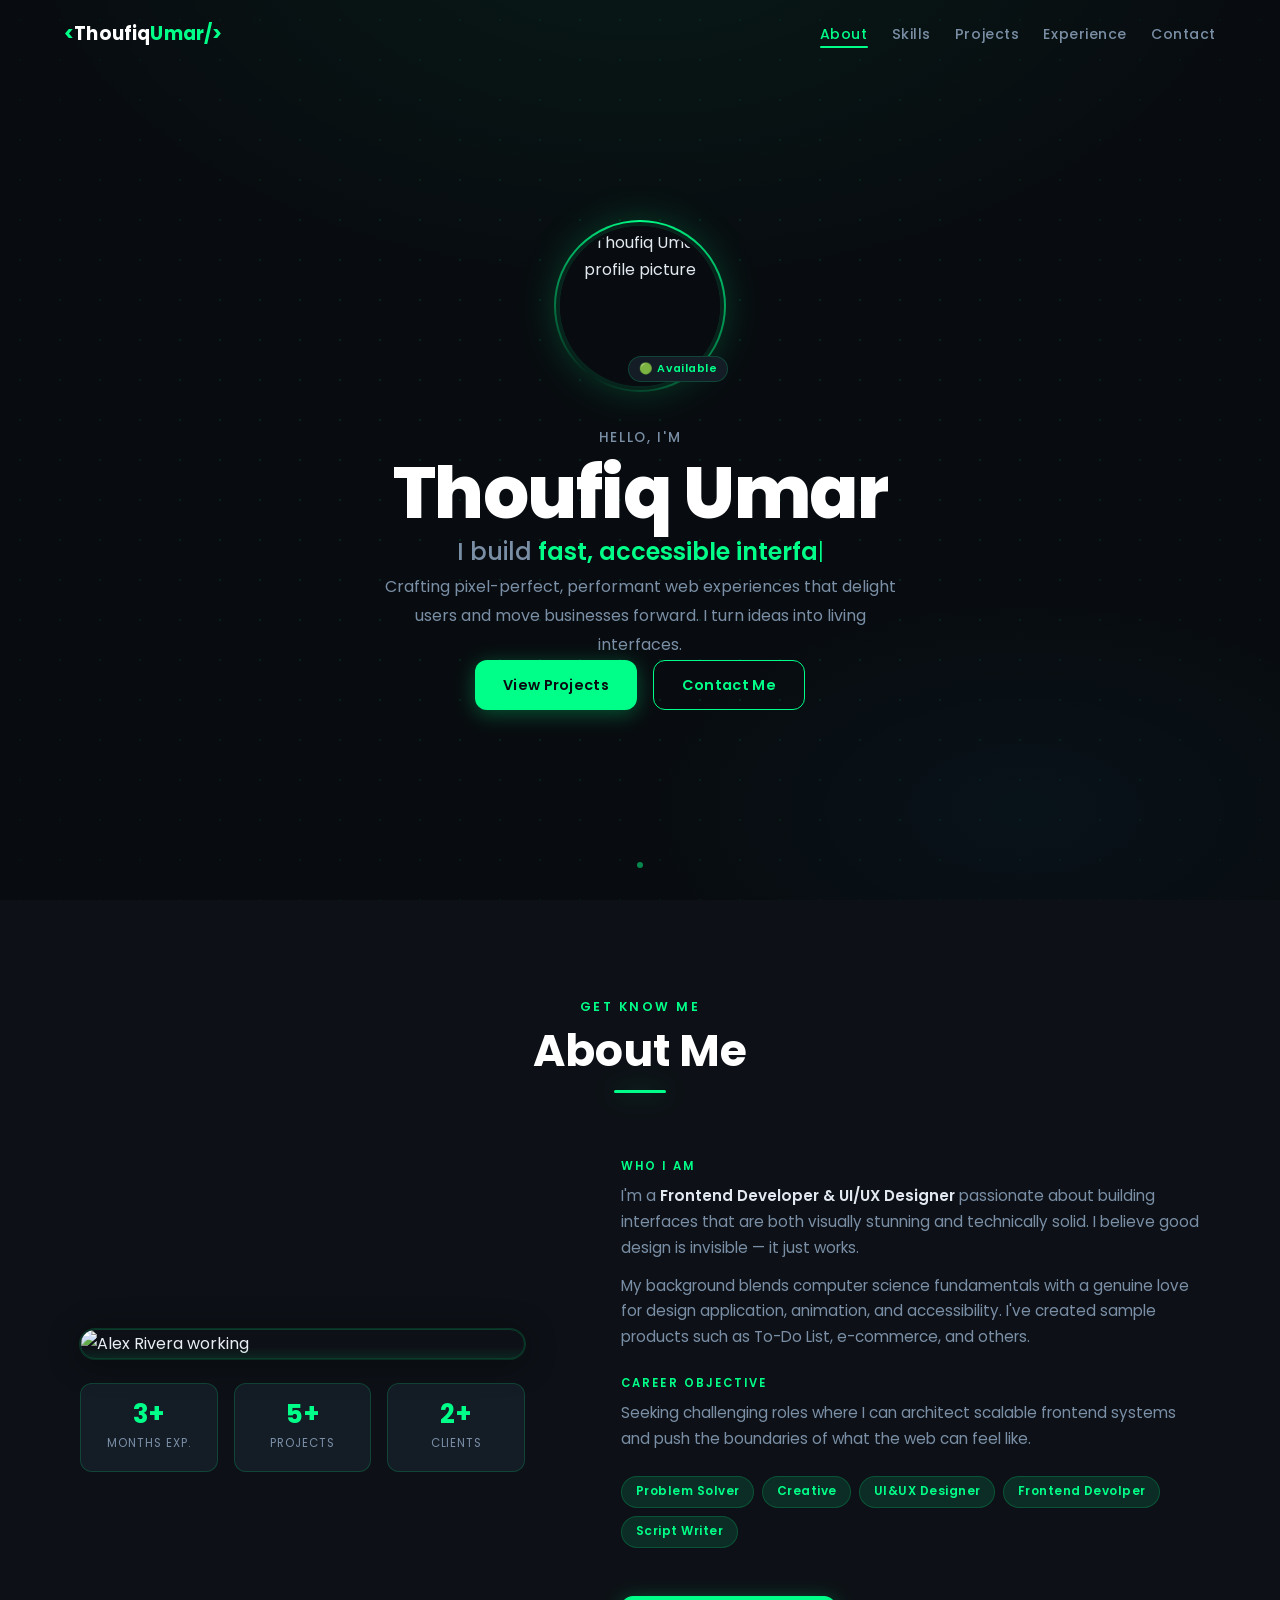
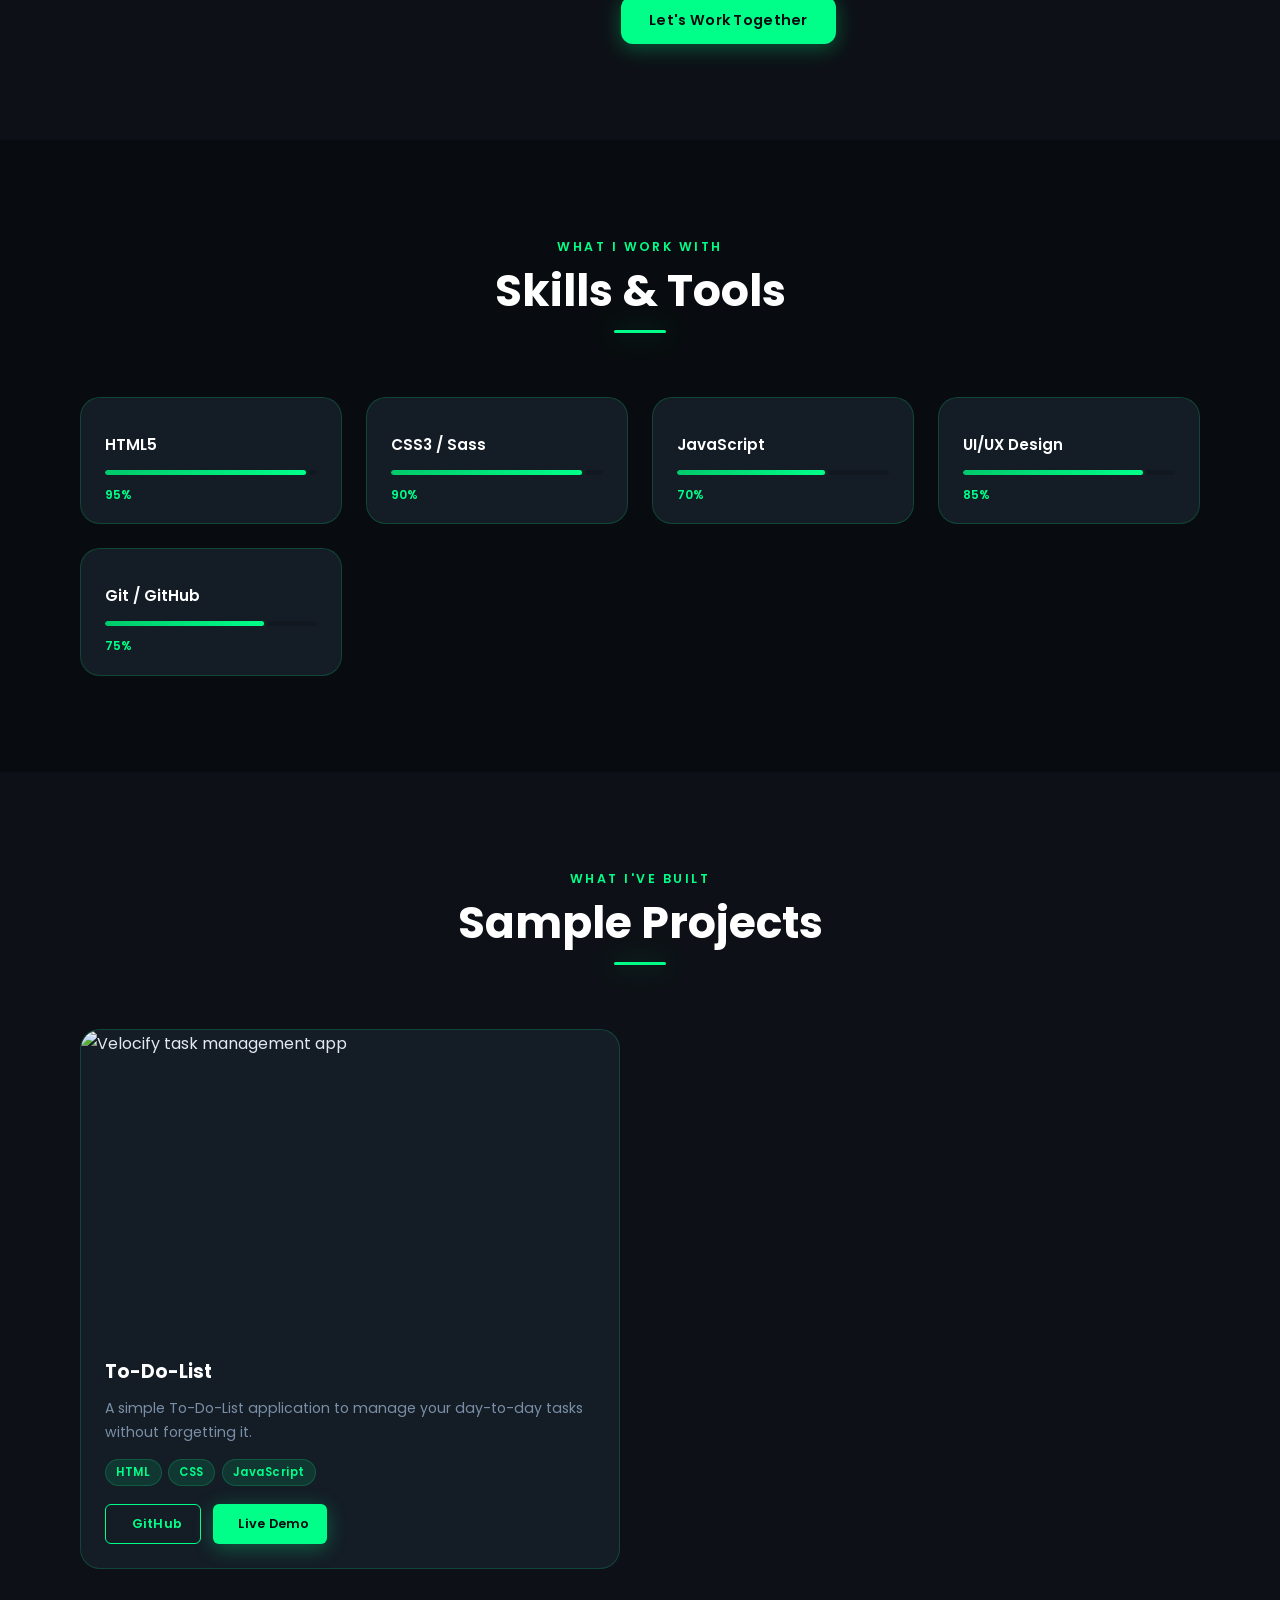
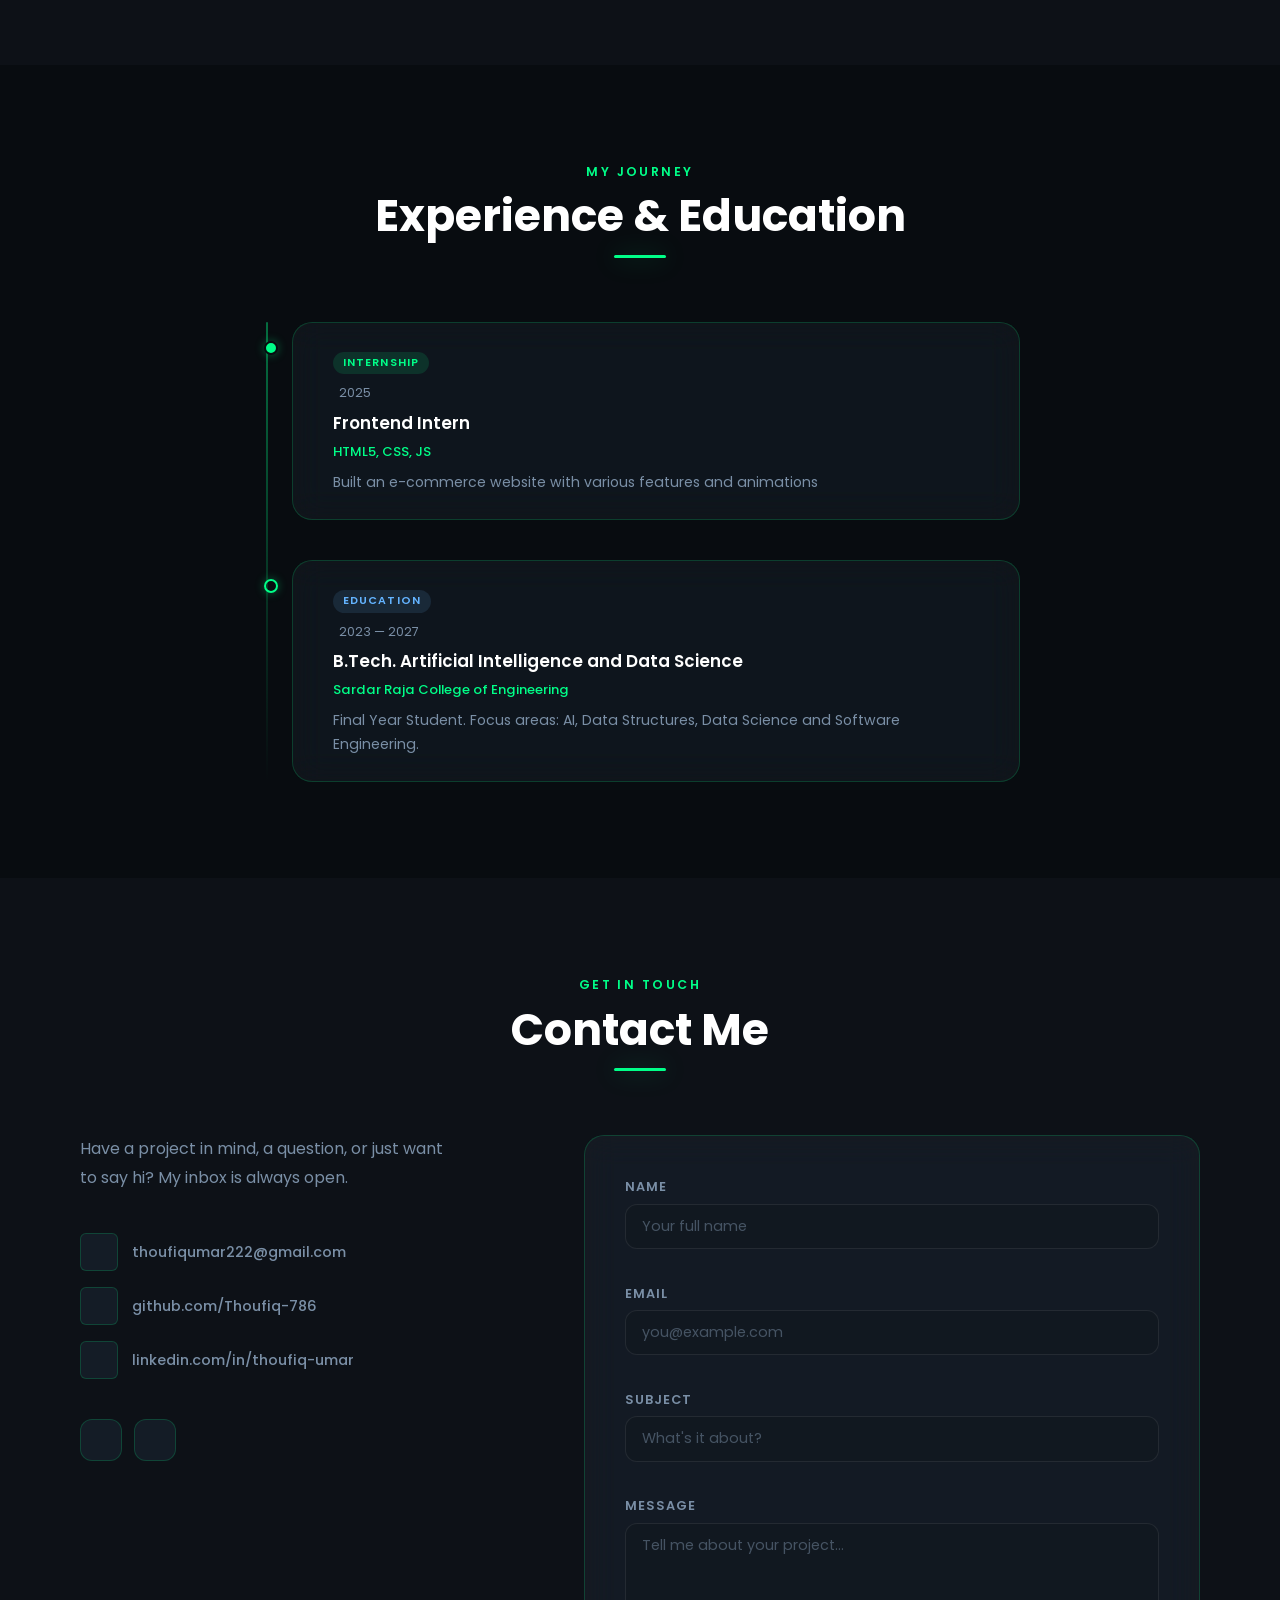
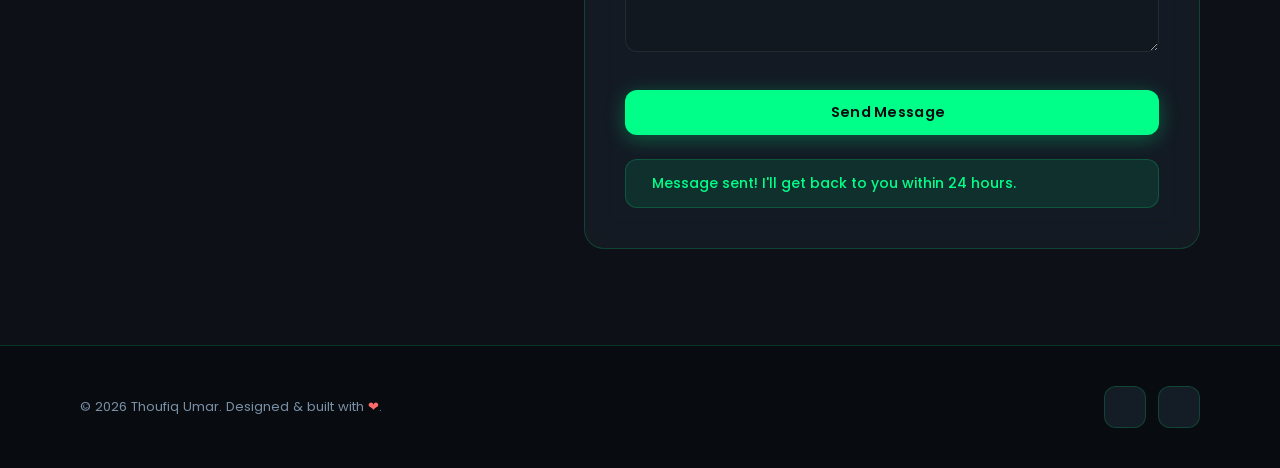
==== commit e82e0b4b: "Update index.html" ====
--- a/index.html
+++ b/index.html
@@ -266,8 +266,8 @@
               <li>HTML</li><li>CSS</li><li>JavaScript</li>
             </ul>
             <div class="project-links">
-              <a href="#" class="btn btn-outline btn-sm" aria-label="View Velocify on GitHub"><i class="ph ph-github-logo" aria-hidden="true"></i> GitHub</a>
-              <a href="#" class="btn btn-primary btn-sm" aria-label="View Velocify live demo"><i class="ph ph-arrow-square-out" aria-hidden="true"></i> Live Demo</a>
+              <a href="https://thoufiq-786.github.io/To-Do-List-Application/" class="btn btn-outline btn-sm" aria-label="View Velocify on GitHub"><i class="ph ph-github-logo" aria-hidden="true"></i> GitHub</a>
+              <a href="https://thoufiq-786.github.io/To-Do-List-Application/" class="btn btn-primary btn-sm" aria-label="View Velocify live demo"><i class="ph ph-arrow-square-out" aria-hidden="true"></i> Live Demo</a>
             </div>
           </div>
         </article>
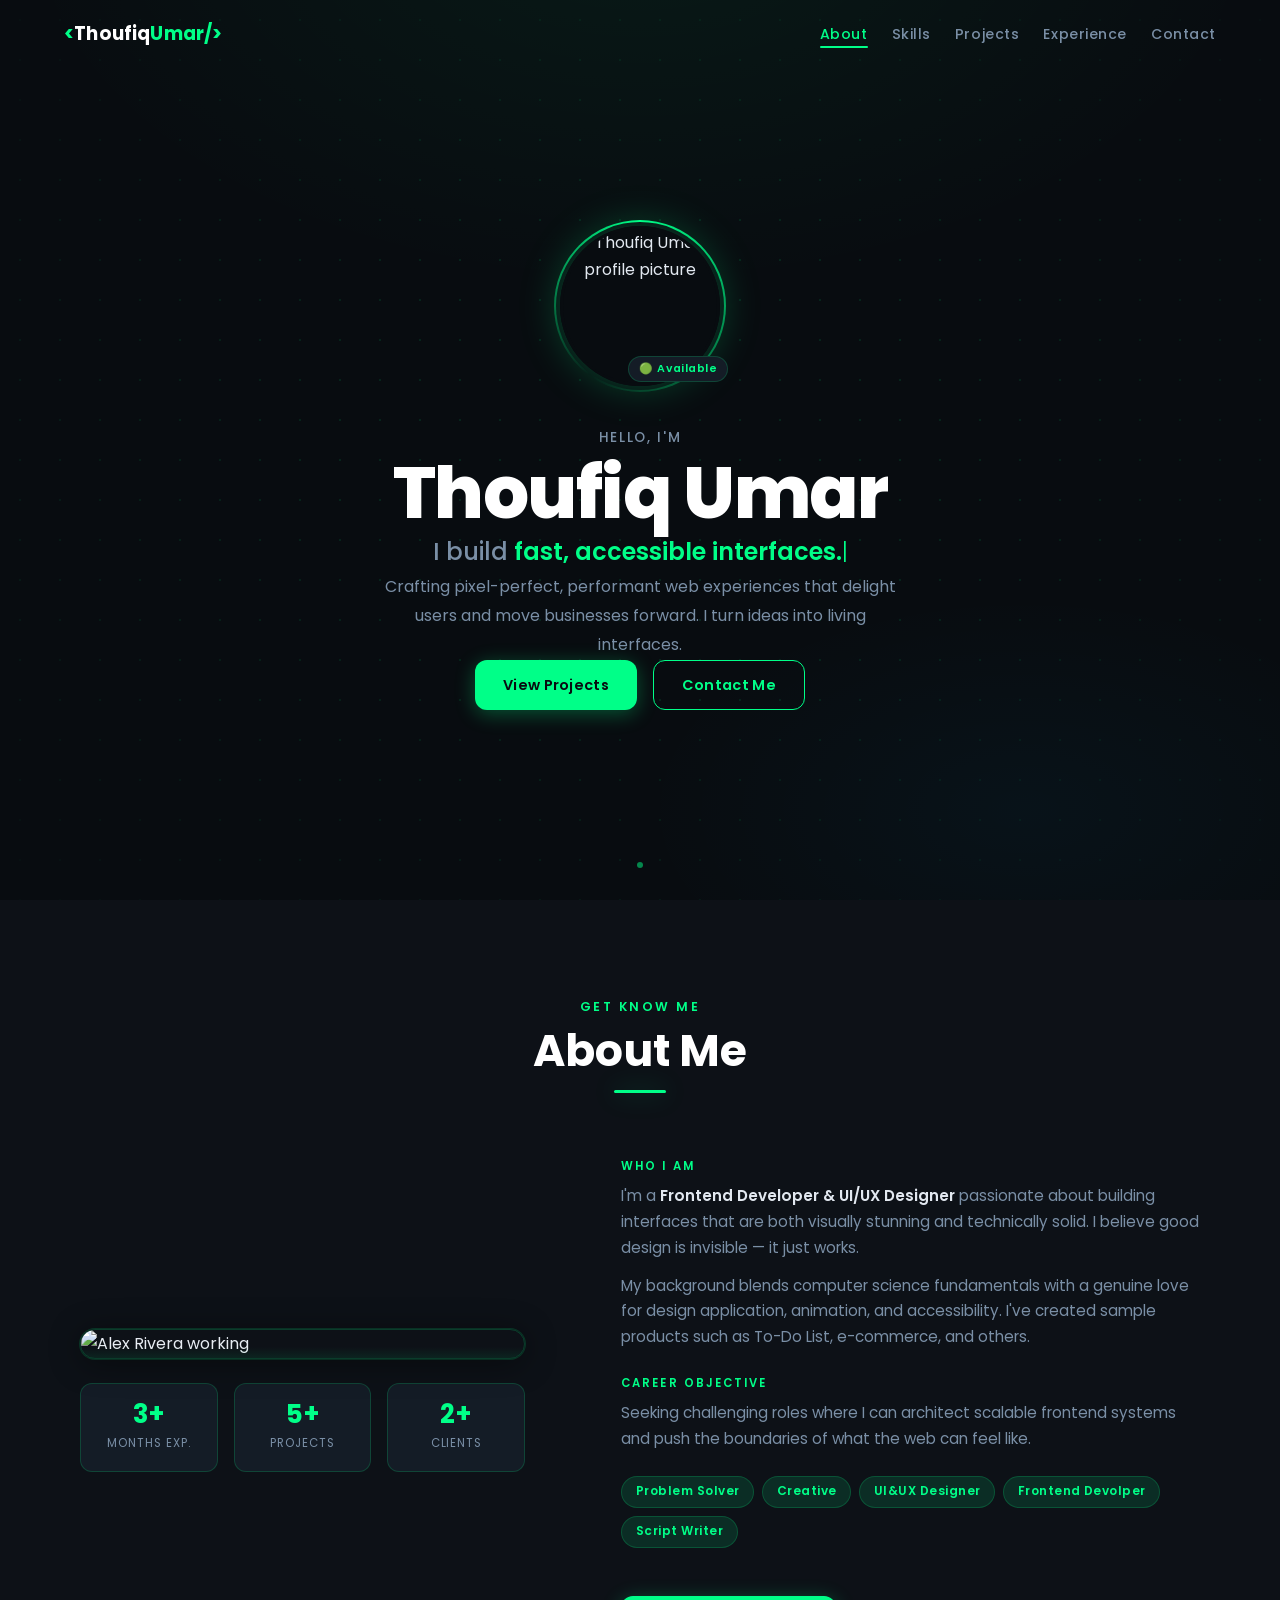
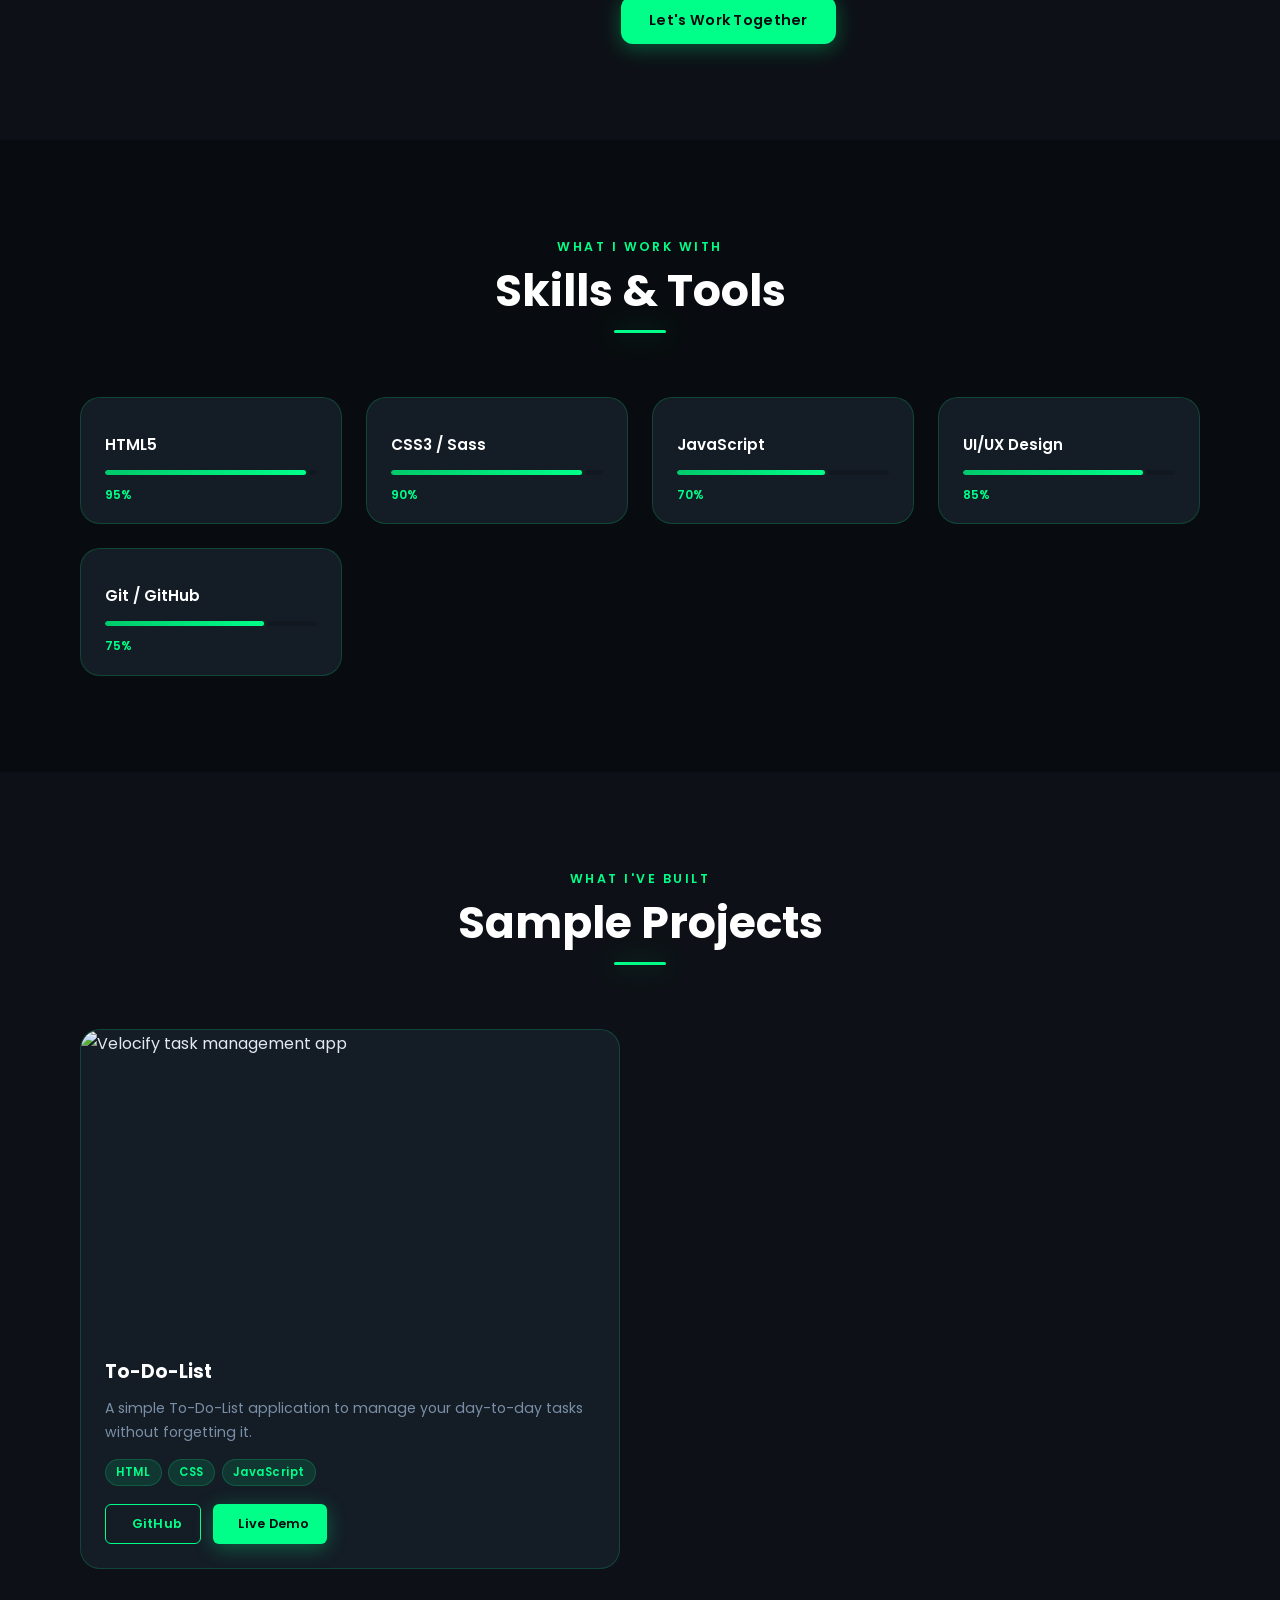
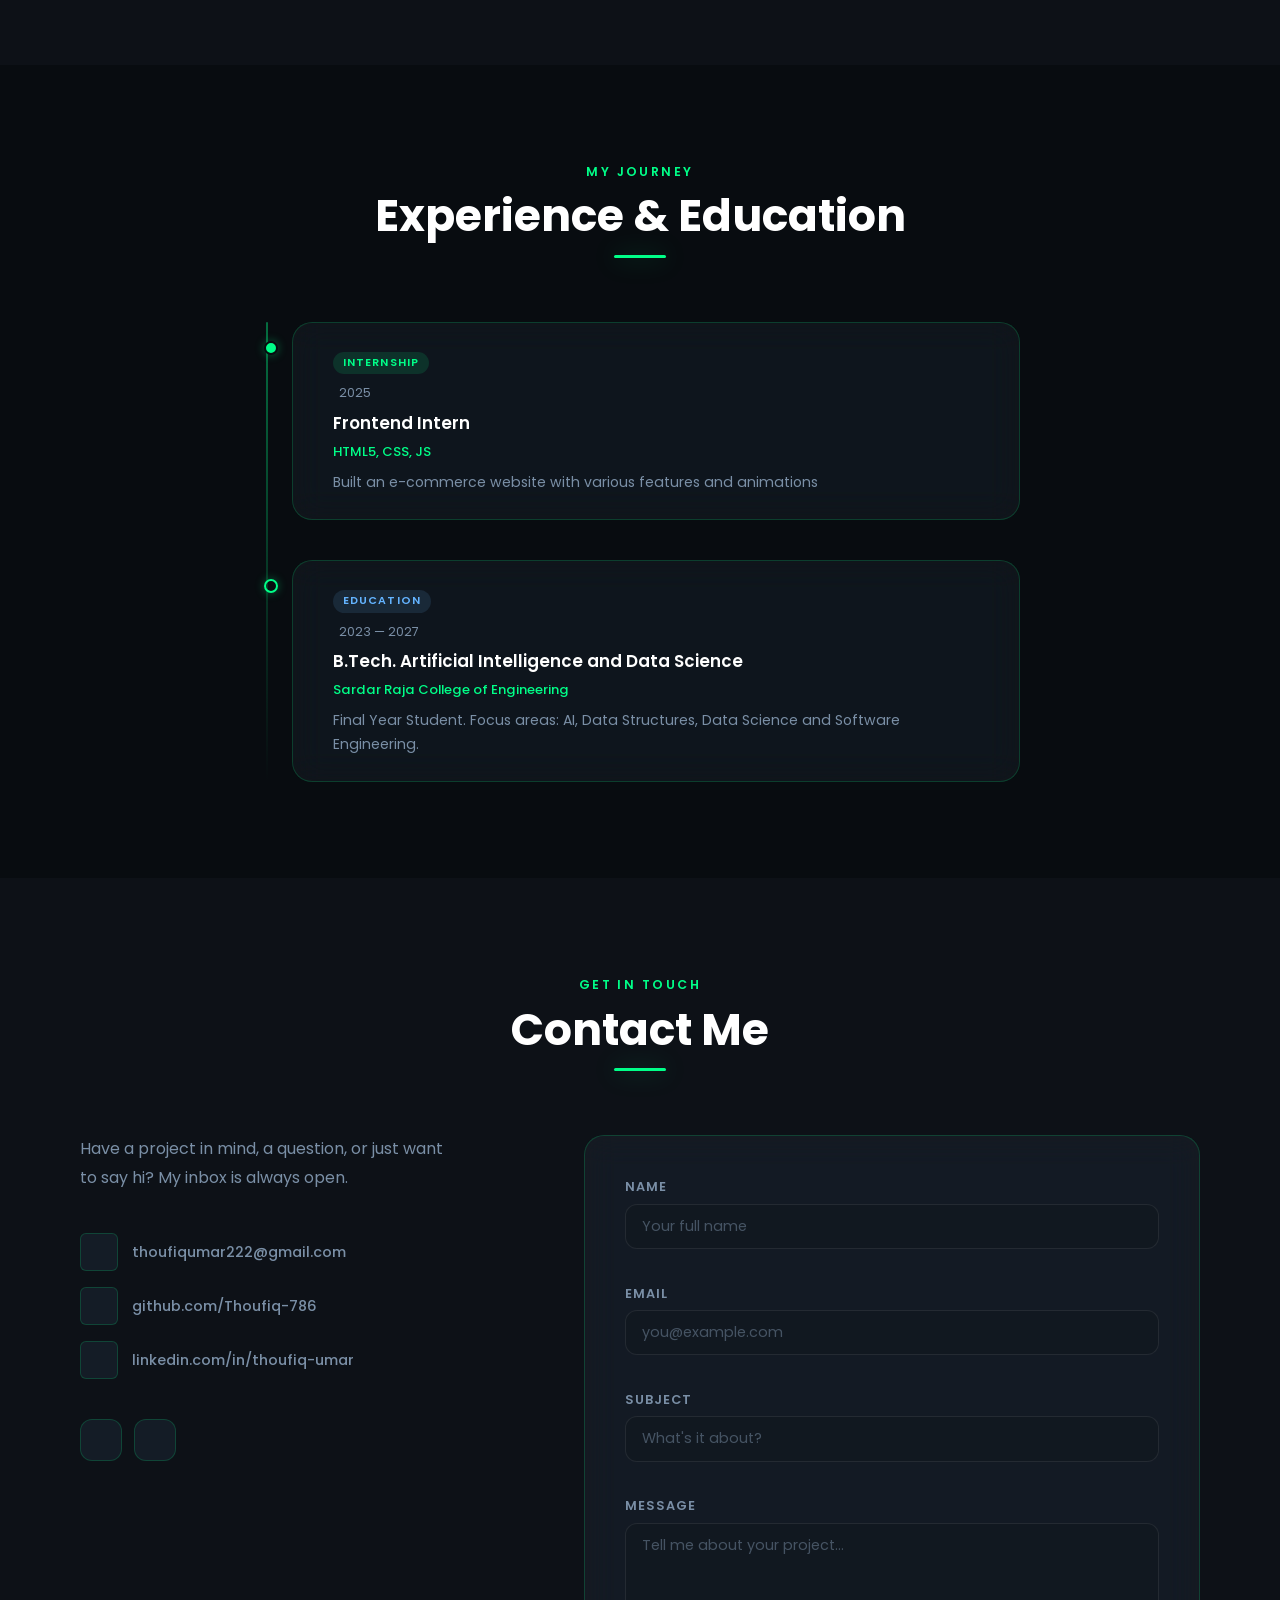
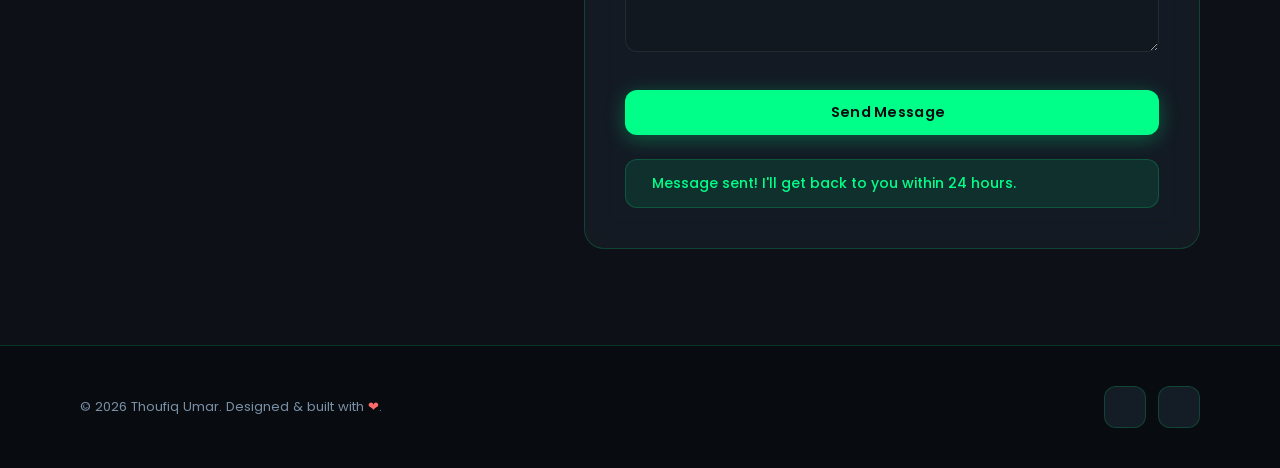
==== commit 1d483256: "Update index.html" ====
--- a/index.html
+++ b/index.html
@@ -330,19 +330,19 @@
 
           <ul class="contact-details" role="list">
             <li>
-              <a href="mailto:alex@rivera.dev" class="contact-detail-link">
+              <a href="mailto:thoufiqumar222@gmail.com" class="contact-detail-link">
                 <span class="contact-icon" aria-hidden="true"><i class="ph ph-envelope"></i></span>
                 <span>thoufiqumar222@gmail.com</span>
               </a>
             </li>
             <li>
-              <a href="https://github.com/" target="_blank" rel="noopener noreferrer" class="contact-detail-link">
+              <a href="https://github.com/Thoufiq-786" target="_blank" rel="noopener noreferrer" class="contact-detail-link">
                 <span class="contact-icon" aria-hidden="true"><i class="ph ph-github-logo"></i></span>
                 <span>github.com/Thoufiq-786</span>
               </a>
             </li>
             <li>
-              <a href="https://linkedin.com/" target="_blank" rel="noopener noreferrer" class="contact-detail-link">
+              <a href="https://linkedin.com/Thoufiq-Umar-" target="_blank" rel="noopener noreferrer" class="contact-detail-link">
                 <span class="contact-icon" aria-hidden="true"><i class="ph ph-linkedin-logo"></i></span>
                 <span>linkedin.com/in/thoufiq-umar</span>
               </a>
@@ -353,7 +353,7 @@
           <!-- Social icons -->
           <div class="social-icons" aria-label="Social media links">
             <a href="https://github.com/Thoufiq-786"  target="_blank" rel="noopener noreferrer" class="social-icon" aria-label="GitHub"><i class="ph ph-github-logo"></i></a>
-            <a href="https://linkedin.com/in/thoufiq-umar-508b08370"  target="_blank" rel="noopener noreferrer" class="social-icon" aria-label="LinkedIn"><i class="ph ph-linkedin-logo"></i></a>
+            <a href="https://linkedin.com/in/Thoufiq-Umar-"  target="_blank" rel="noopener noreferrer" class="social-icon" aria-label="LinkedIn"><i class="ph ph-linkedin-logo"></i></a>
           </div>
         </div>
 
@@ -406,7 +406,7 @@
       </p>
       <div class="footer-social" aria-label="Footer social links">
         <a href="https://github.com/Thoufiq-786" target="_blank" rel="noopener noreferrer" class="social-icon" aria-label="GitHub"><i class="ph ph-github-logo"></i></a>
-        <a href="https://linkedin.com/in/thoufiq-umar-508b08370" target="_blank" rel="noopener noreferrer" class="social-icon" aria-label="LinkedIn"><i class="ph ph-linkedin-logo"></i></a>
+        <a href="https://linkedin.com/in/Thoufiq-Umar-" target="_blank" rel="noopener noreferrer" class="social-icon" aria-label="LinkedIn"><i class="ph ph-linkedin-logo"></i></a>
       </div>
     </div>
   </footer>
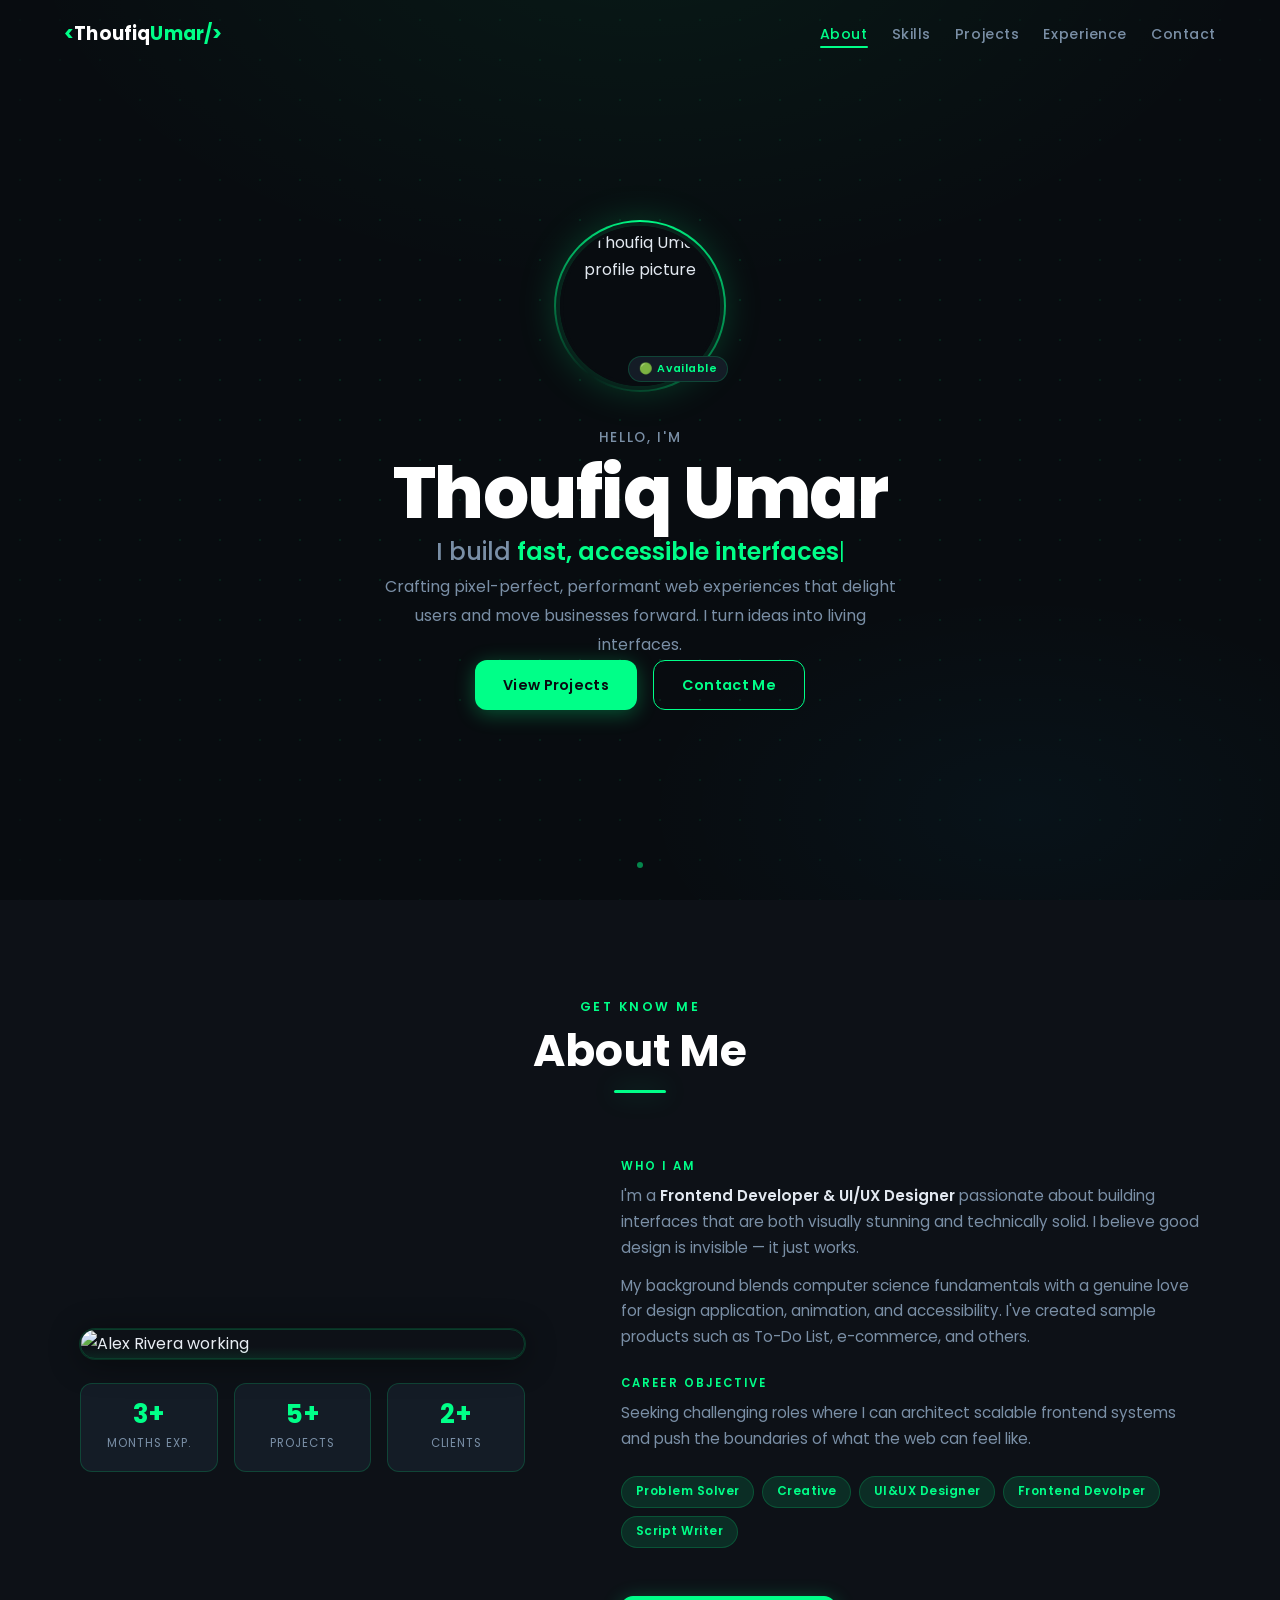
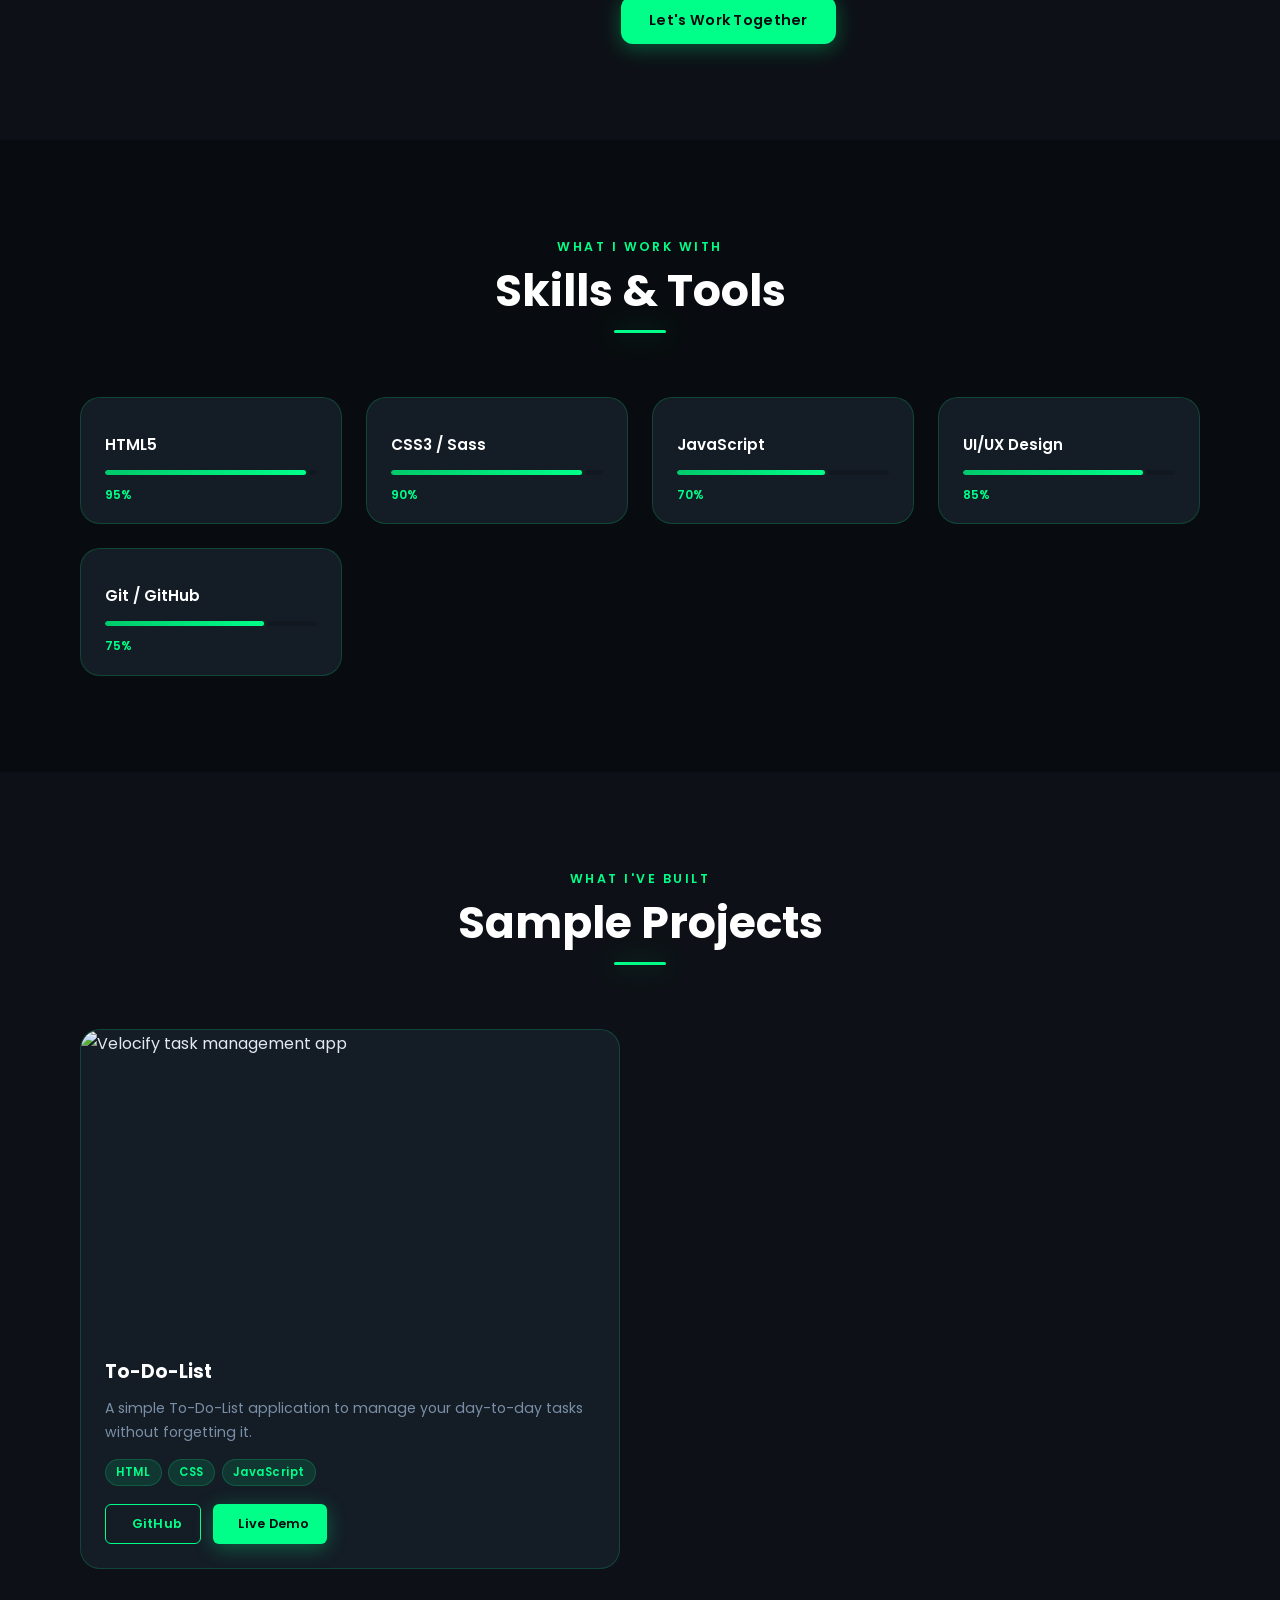
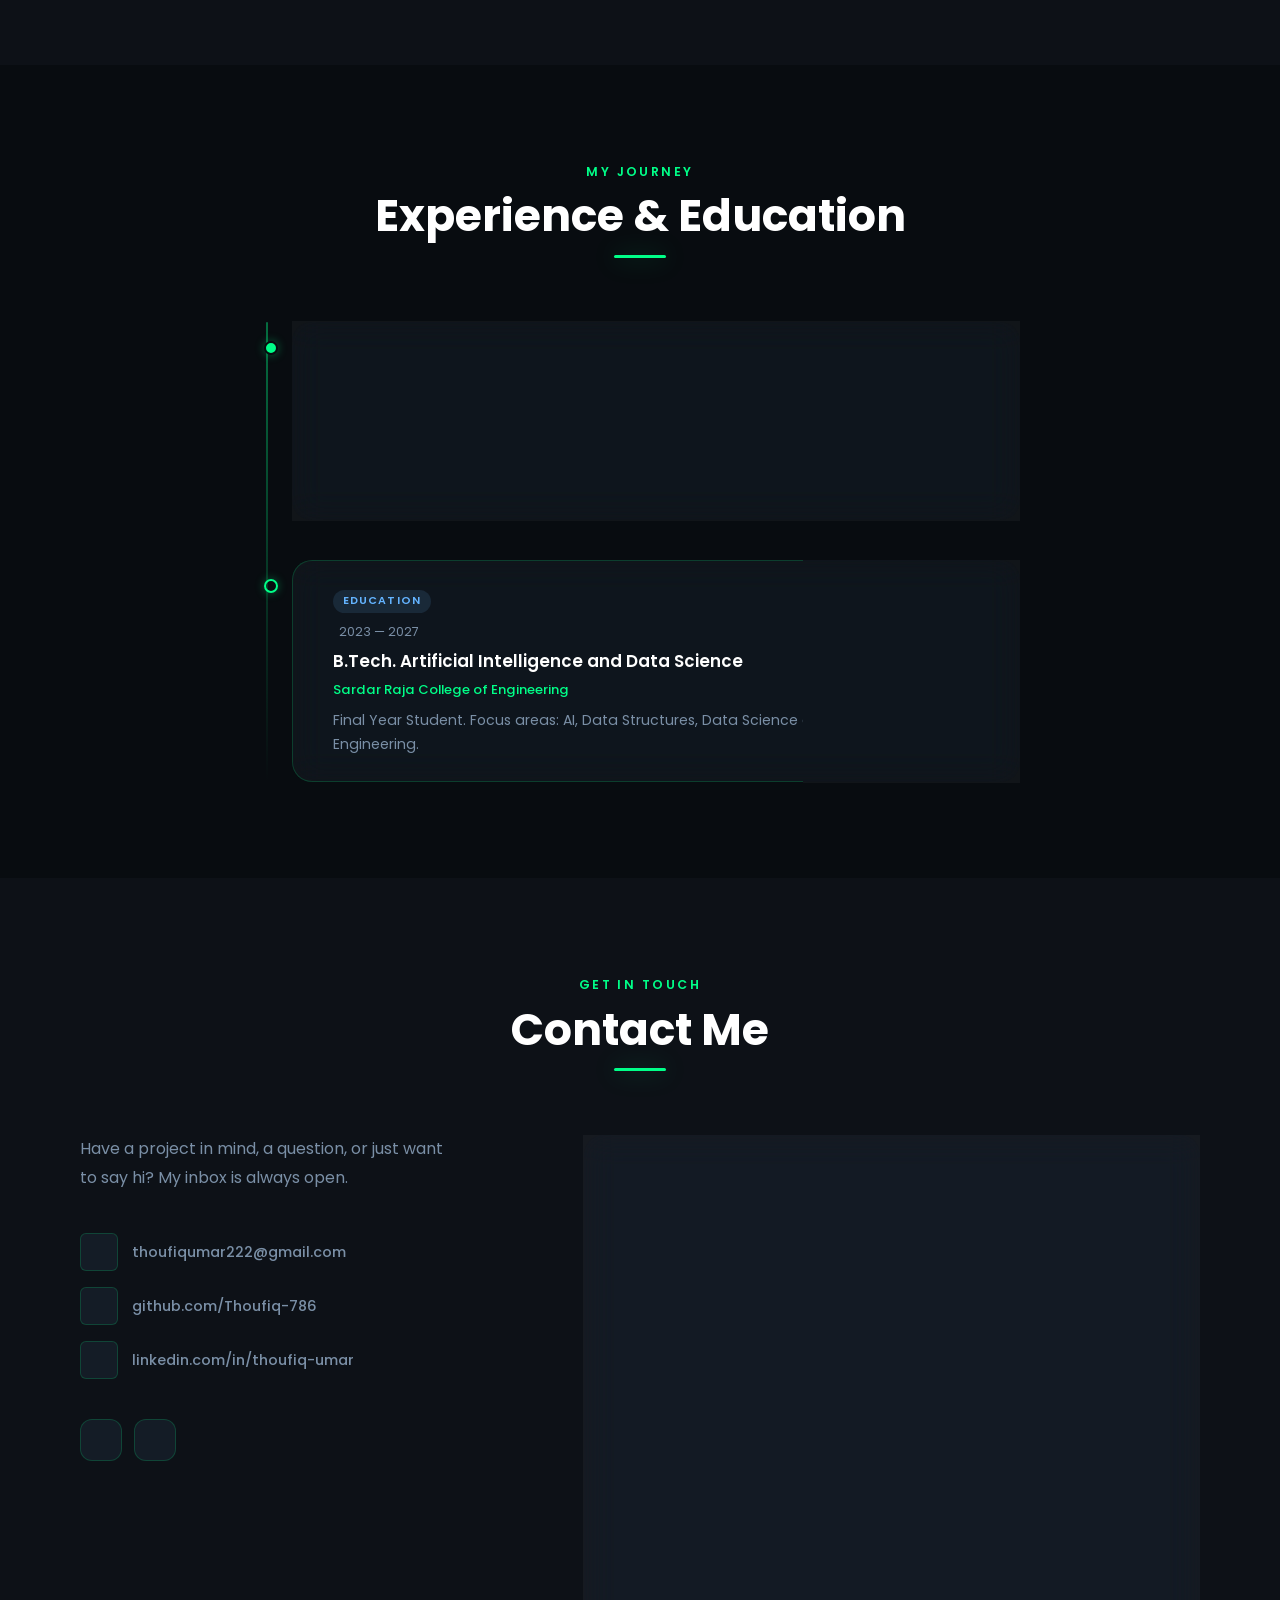
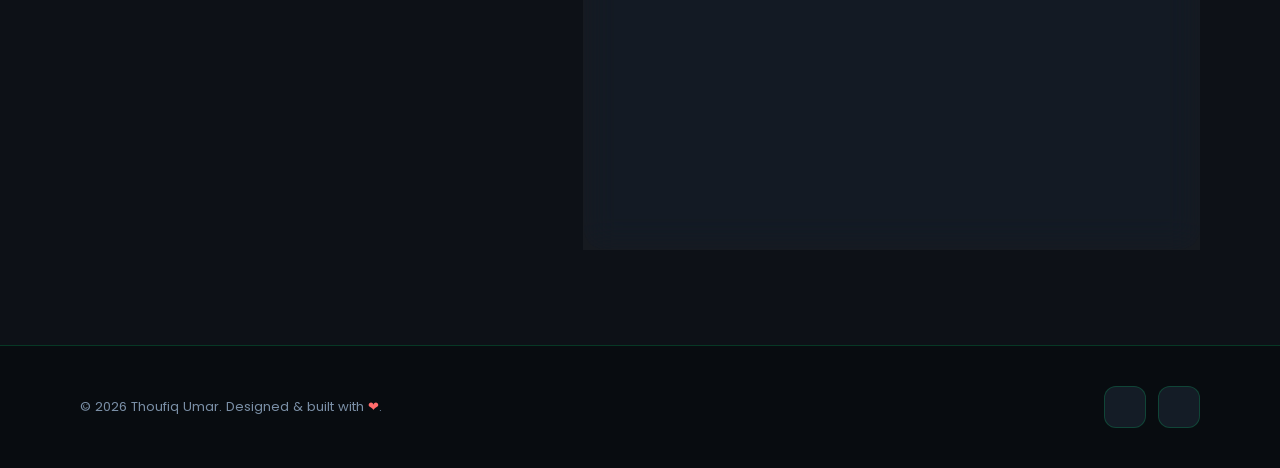
==== commit 46177947: "Update index.html" ====
--- a/index.html
+++ b/index.html
@@ -187,24 +187,6 @@
           <span class="skill-pct">70%</span>
         </article>
 
-        <!--<article class="skill-card reveal" data-delay="3">
-          <div class="skill-card-icon" aria-hidden="true"><i class="ph ph-atom"></i></div>
-          <h3 class="skill-card-name">React</h3>
-          <div class="skill-bar-track" role="progressbar" aria-valuenow="88" aria-valuemin="0" aria-valuemax="100" aria-label="React proficiency 88%">
-            <div class="skill-bar-fill" data-pct="40"></div>
-          </div>
-          <span class="skill-pct">40%</span>
-        </article>
-
-        <article class="skill-card reveal" data-delay="4">
-          <div class="skill-card-icon" aria-hidden="true"><i class="ph ph-triangle"></i></div>
-          <h3 class="skill-card-name">Next.js</h3>
-          <div class="skill-bar-track" role="progressbar" aria-valuenow="82" aria-valuemin="0" aria-valuemax="100" aria-label="Next.js proficiency 82%">
-            <div class="skill-bar-fill" data-pct="20"></div>
-          </div>
-          <span class="skill-pct">20%</span>
-        </article>-->
-
         <article class="skill-card reveal" data-delay="5">
           <div class="skill-card-icon" aria-hidden="true"><i class="ph ph-pencil-ruler"></i></div>
           <h3 class="skill-card-name">UI/UX Design</h3>
@@ -222,15 +204,6 @@
           </div>
           <span class="skill-pct">75%</span>
         </article>
-
-        <!--<article class="skill-card reveal" data-delay="7">
-          <div class="skill-card-icon" aria-hidden="true"><i class="ph ph-cloud"></i></div>
-          <h3 class="skill-card-name">Node / REST APIs</h3>
-          <div class="skill-bar-track" role="progressbar" aria-valuenow="75" aria-valuemin="0" aria-valuemax="100" aria-label="Node proficiency 75%">
-            <div class="skill-bar-fill" data-pct="10"></div>
-          </div>
-          <span class="skill-pct">10%</span>
-        </article>-->
 
       </div>
     </div>
@@ -383,7 +356,7 @@
             <span class="form-error" id="messageError" role="alert" aria-live="polite"></span>
           </div>
 
-          <button type="submit" class="btn btn-primary btn-full" id="submitBtn">
+          <button type="submit" class="btn btn-primary btn-full" id="submitBtn" onclick="window.location.href='mailto:thoufiqumar222@gmail.com'">
             <span class="btn-text">Send Message</span>
             <i class="ph ph-paper-plane-tilt" aria-hidden="true"></i>
           </button>
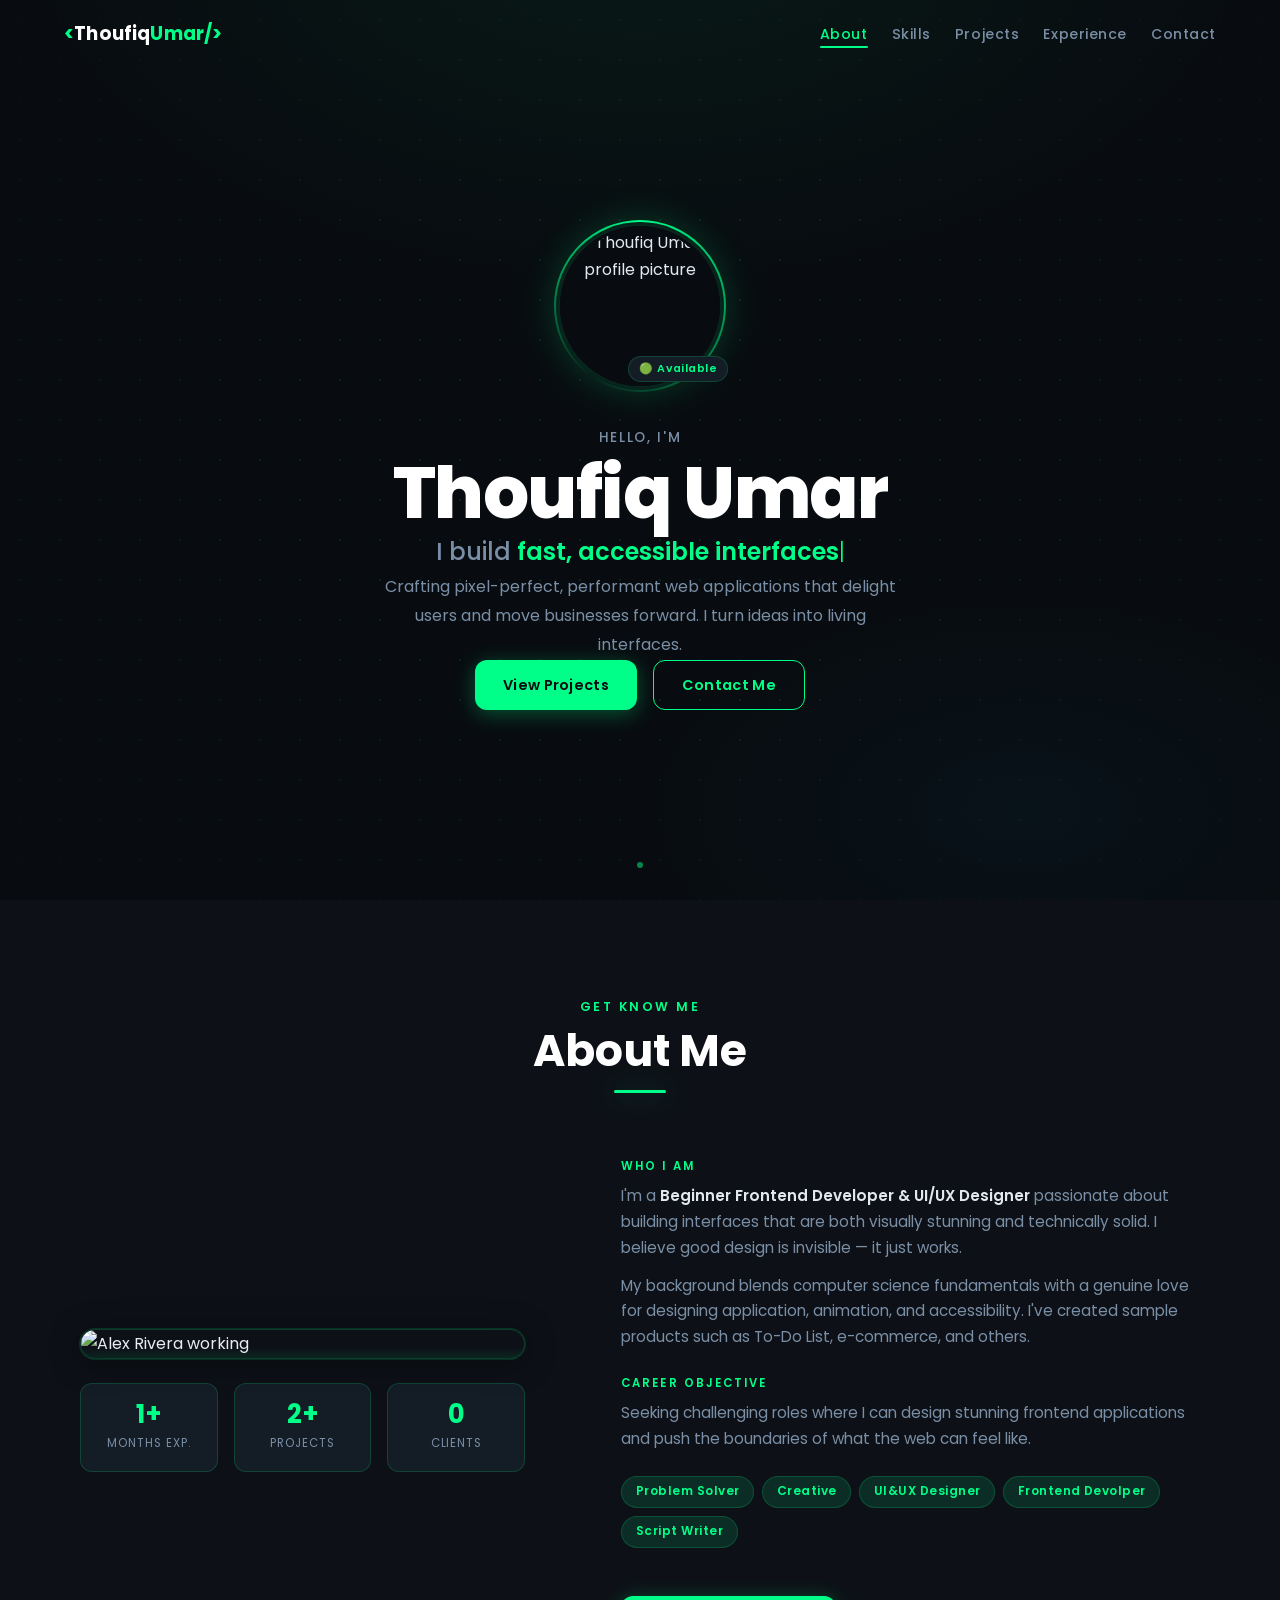
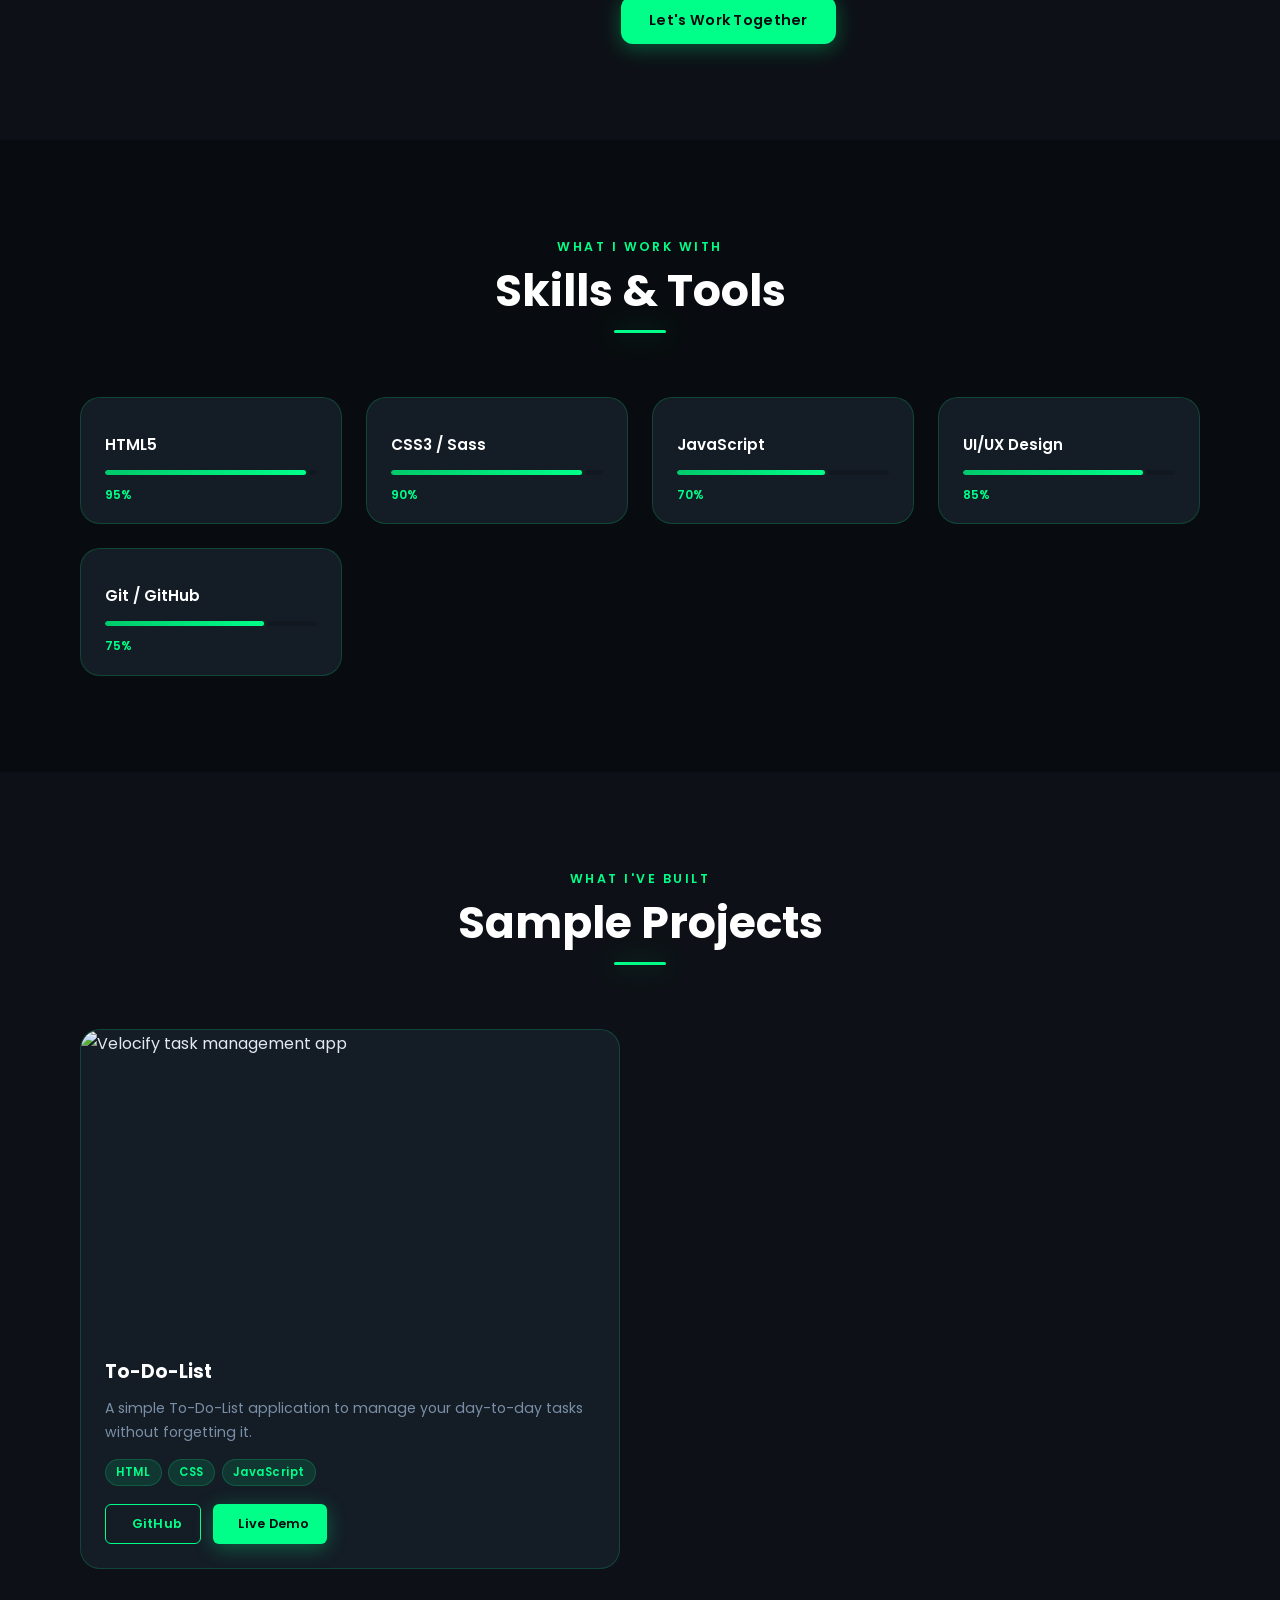
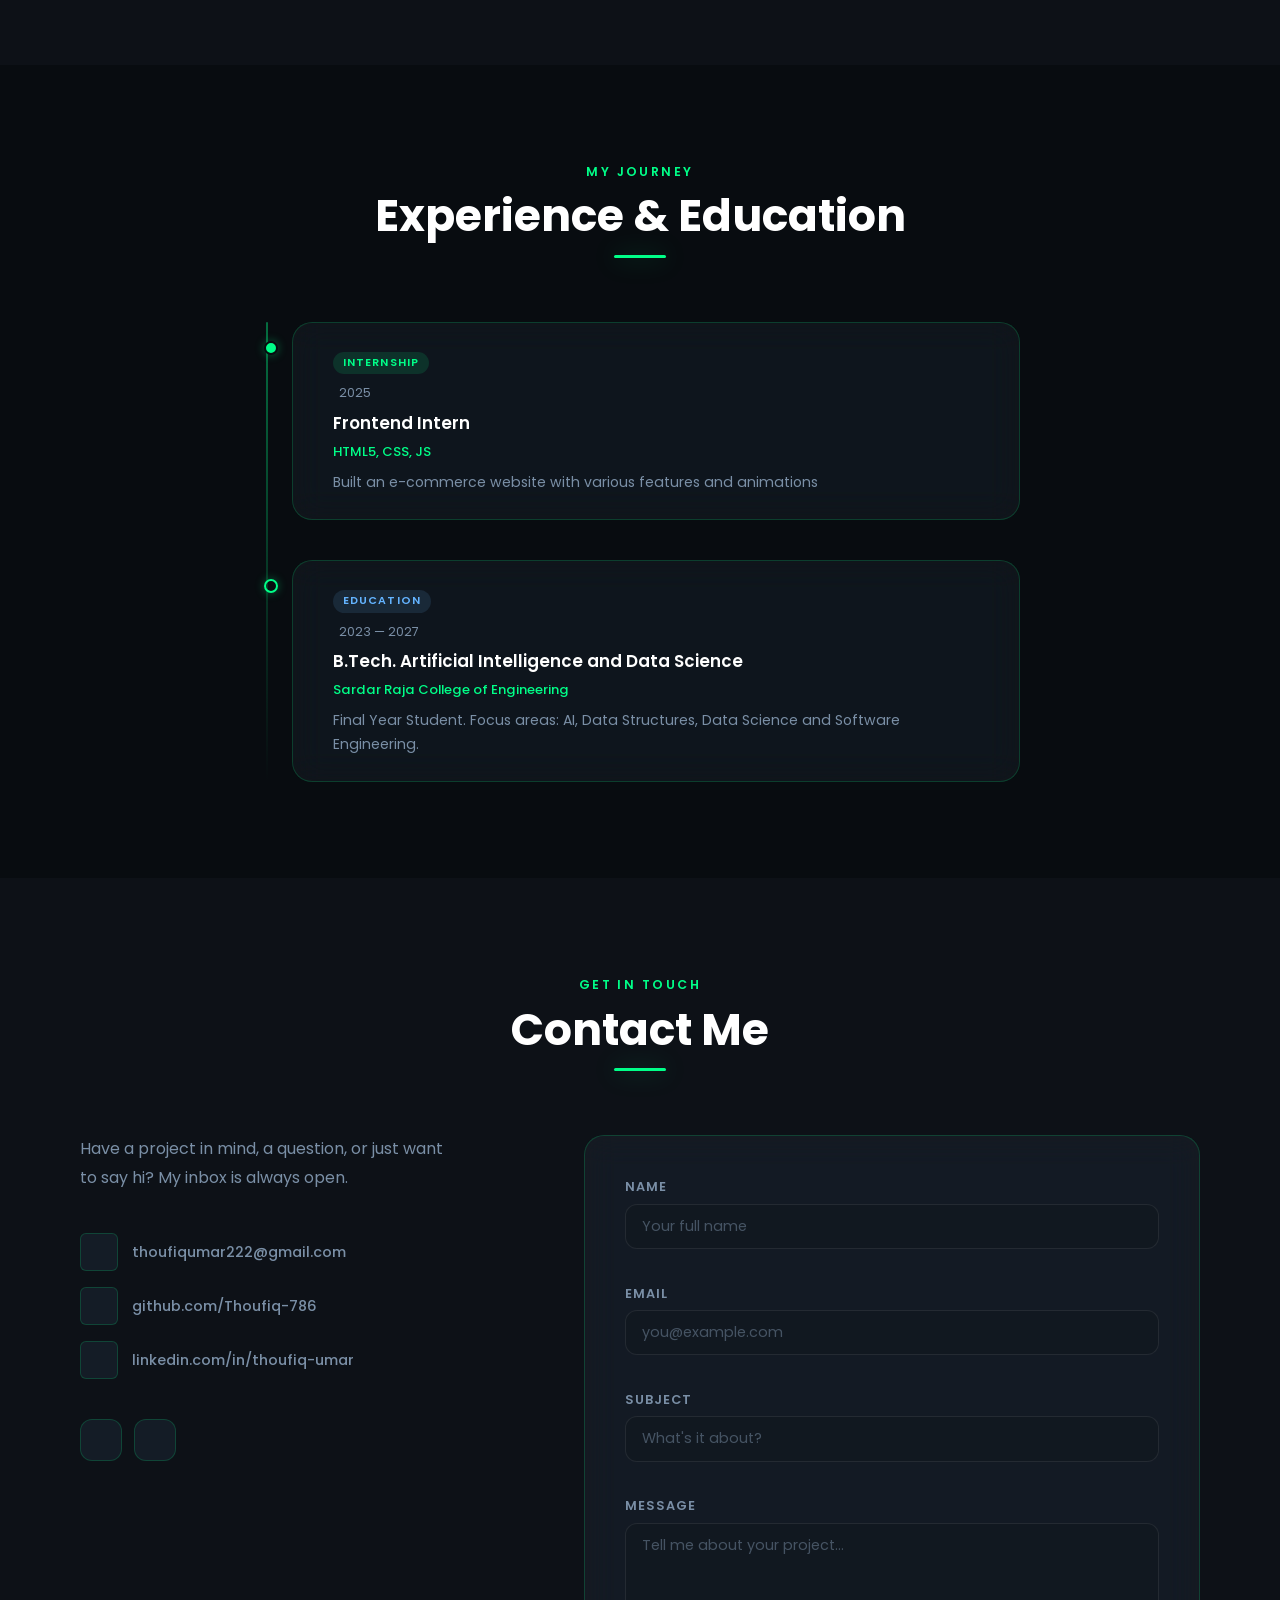
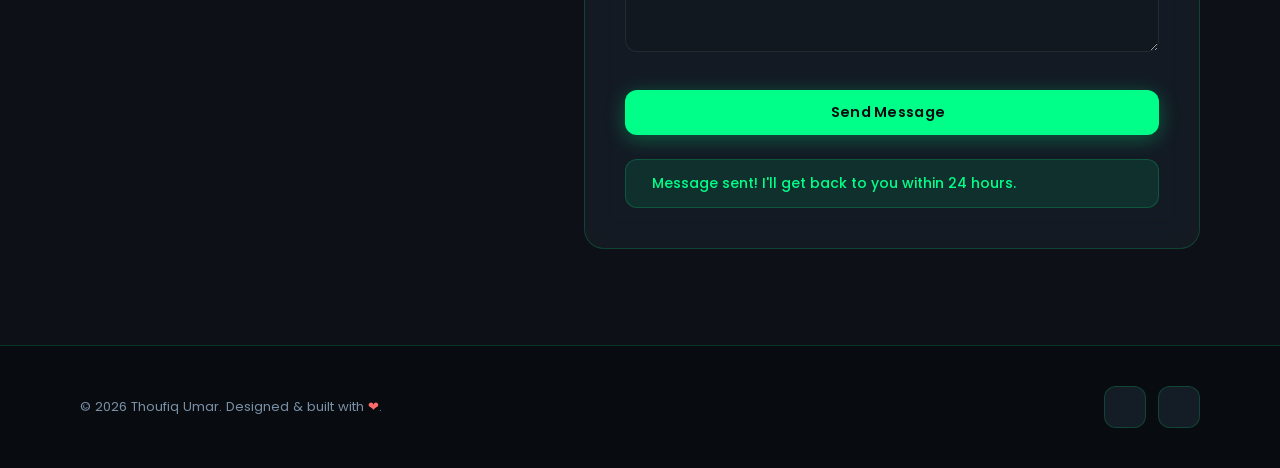
==== commit f9b4f22e: "Update index.html" ====
--- a/index.html
+++ b/index.html
@@ -69,7 +69,7 @@
           <span class="cursor" aria-hidden="true">|</span>
         </div>
         <p class="hero-intro">
-          Crafting pixel-perfect, performant web experiences that delight users and move businesses forward. I turn ideas into living interfaces.
+          Crafting pixel-perfect, performant web applications that delight users and move businesses forward. I turn ideas into living interfaces.
         </p>
         <div class="hero-cta">
           <a href="#projects" class="btn btn-primary">View Projects</a>
@@ -107,15 +107,15 @@
           <!-- Stats chips -->
           <div class="about-stats">
             <div class="stat-chip reveal-delay-1">
-              <span class="stat-number">3+</span>
+              <span class="stat-number">1+</span>
               <span class="stat-label">Months Exp.</span>
             </div>
             <div class="stat-chip reveal-delay-2">
-              <span class="stat-number">5+</span>
+              <span class="stat-number">2+</span>
               <span class="stat-label">Projects</span>
             </div>
             <div class="stat-chip reveal-delay-3">
-              <span class="stat-number">2+</span>
+              <span class="stat-number">0</span>
               <span class="stat-label">Clients</span>
             </div>
           </div>
@@ -124,15 +124,15 @@
         <div class="about-body reveal">
           <h3 class="about-sub">Who I am</h3>
           <p class="about-text">
-            I'm a <strong>Frontend Developer & UI/UX Designer</strong> passionate about building interfaces that are both visually stunning and technically solid. I believe good design is invisible — it just works.
+            I'm a <strong>Beginner Frontend Developer & UI/UX Designer</strong> passionate about building interfaces that are both visually stunning and technically solid. I believe good design is invisible — it just works.
           </p>
           <p class="about-text">
-            My background blends computer science fundamentals with a genuine love for design application, animation, and accessibility. I've created sample products such as To-Do List, e-commerce, and others.
+            My background blends computer science fundamentals with a genuine love for designing application, animation, and accessibility. I've created sample products such as To-Do List, e-commerce, and others.
           </p>
 
           <h3 class="about-sub">Career Objective</h3>
           <p class="about-text">
-            Seeking challenging roles where I can architect scalable frontend systems and push the boundaries of what the web can feel like.
+            Seeking challenging roles where I can design stunning frontend applications and push the boundaries of what the web can feel like.
           </p>
 
           <div class="about-tags" aria-label="Key attributes">
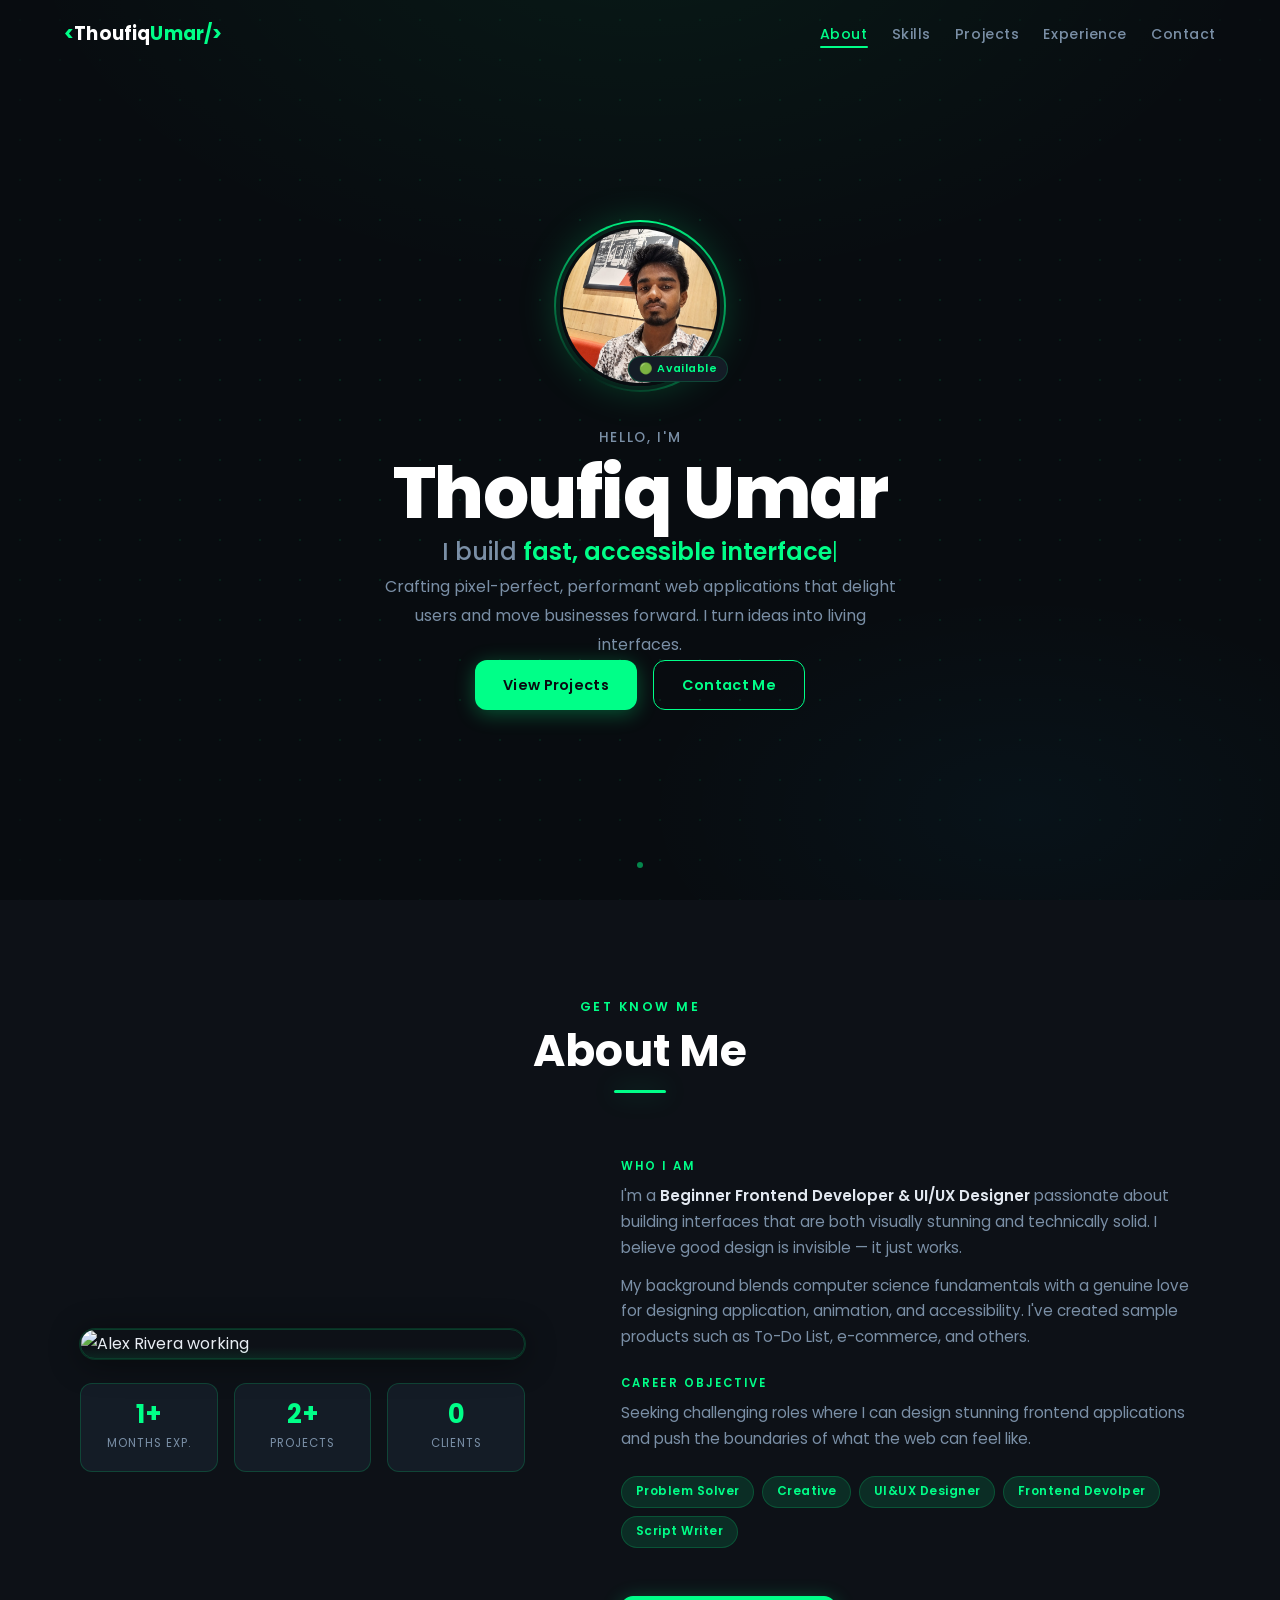
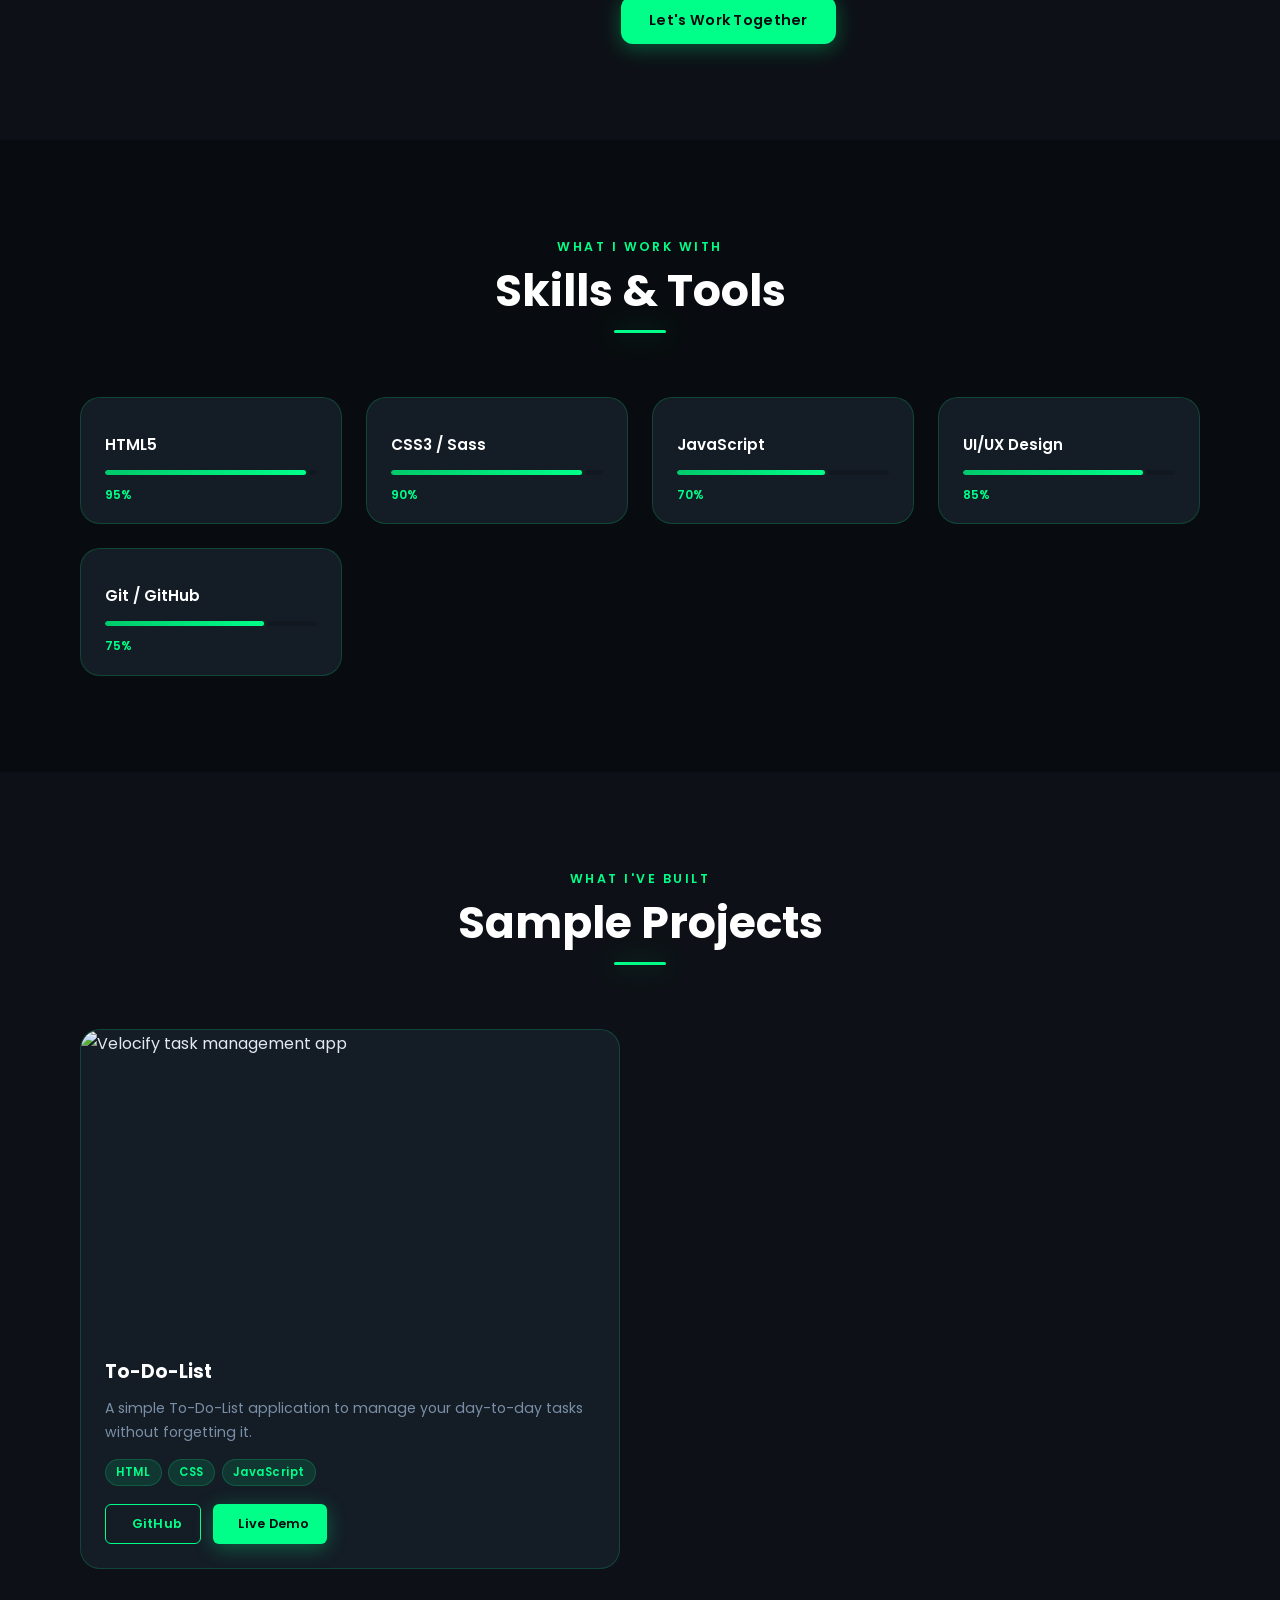
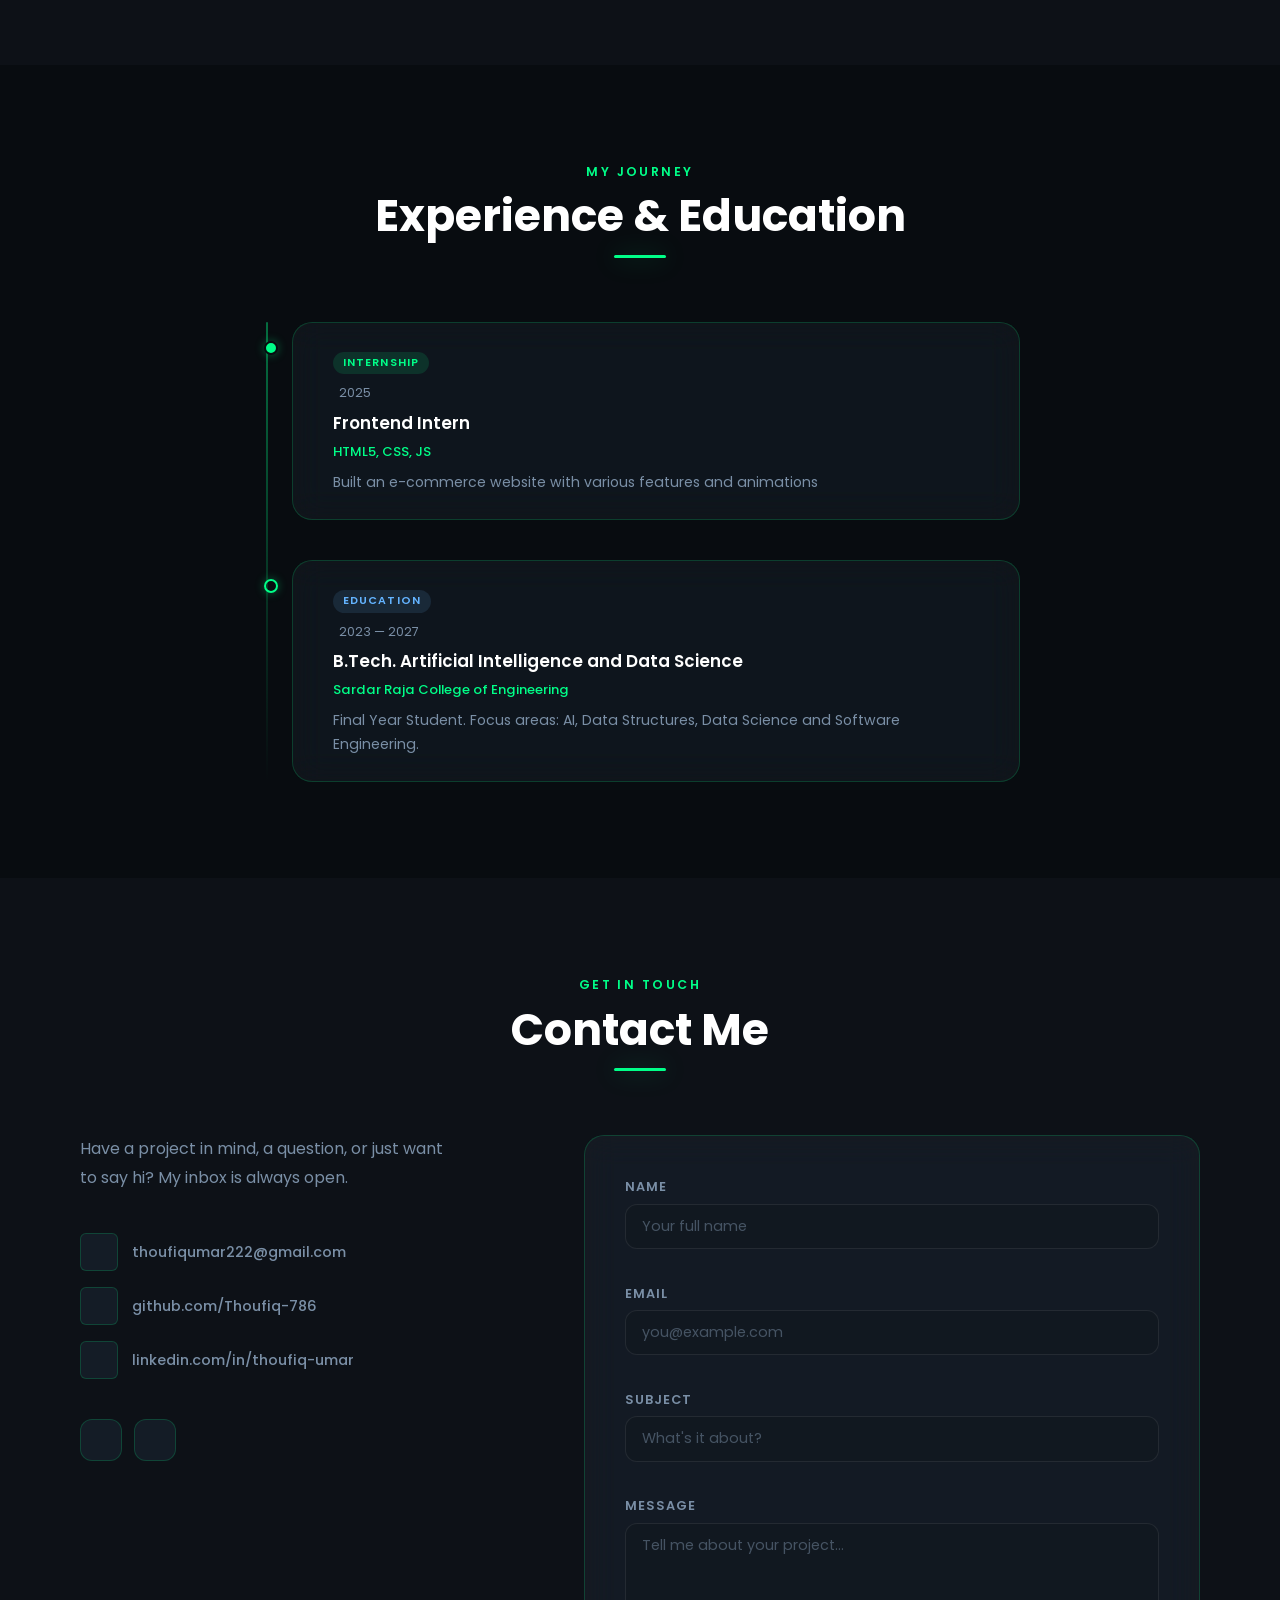
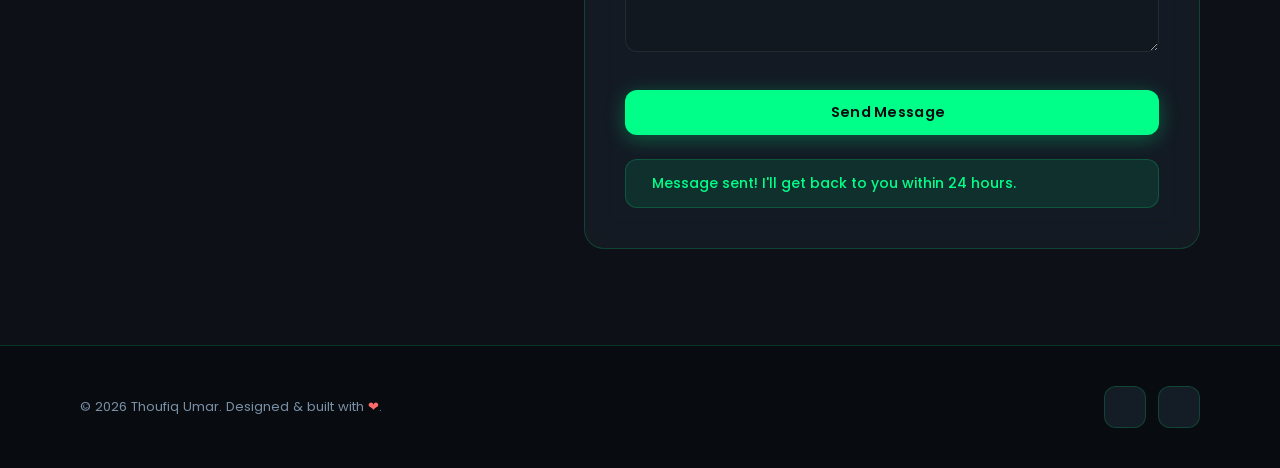
==== commit 30bb7f68: "Update index.html" ====
--- a/index.html
+++ b/index.html
@@ -51,7 +51,7 @@
       <div class="hero-avatar-wrap">
         <div class="hero-avatar-ring" aria-hidden="true"></div>
         <img
-          src="https://api.dicebear.com/9.x/pixel-art/svg?seed=AlexRivera&backgroundColor=1a1a2e"
+          src="./images/profile_pic.jpeg"
           alt="Thoufiq Umar profile picture"
           class="hero-avatar"
           loading="lazy"
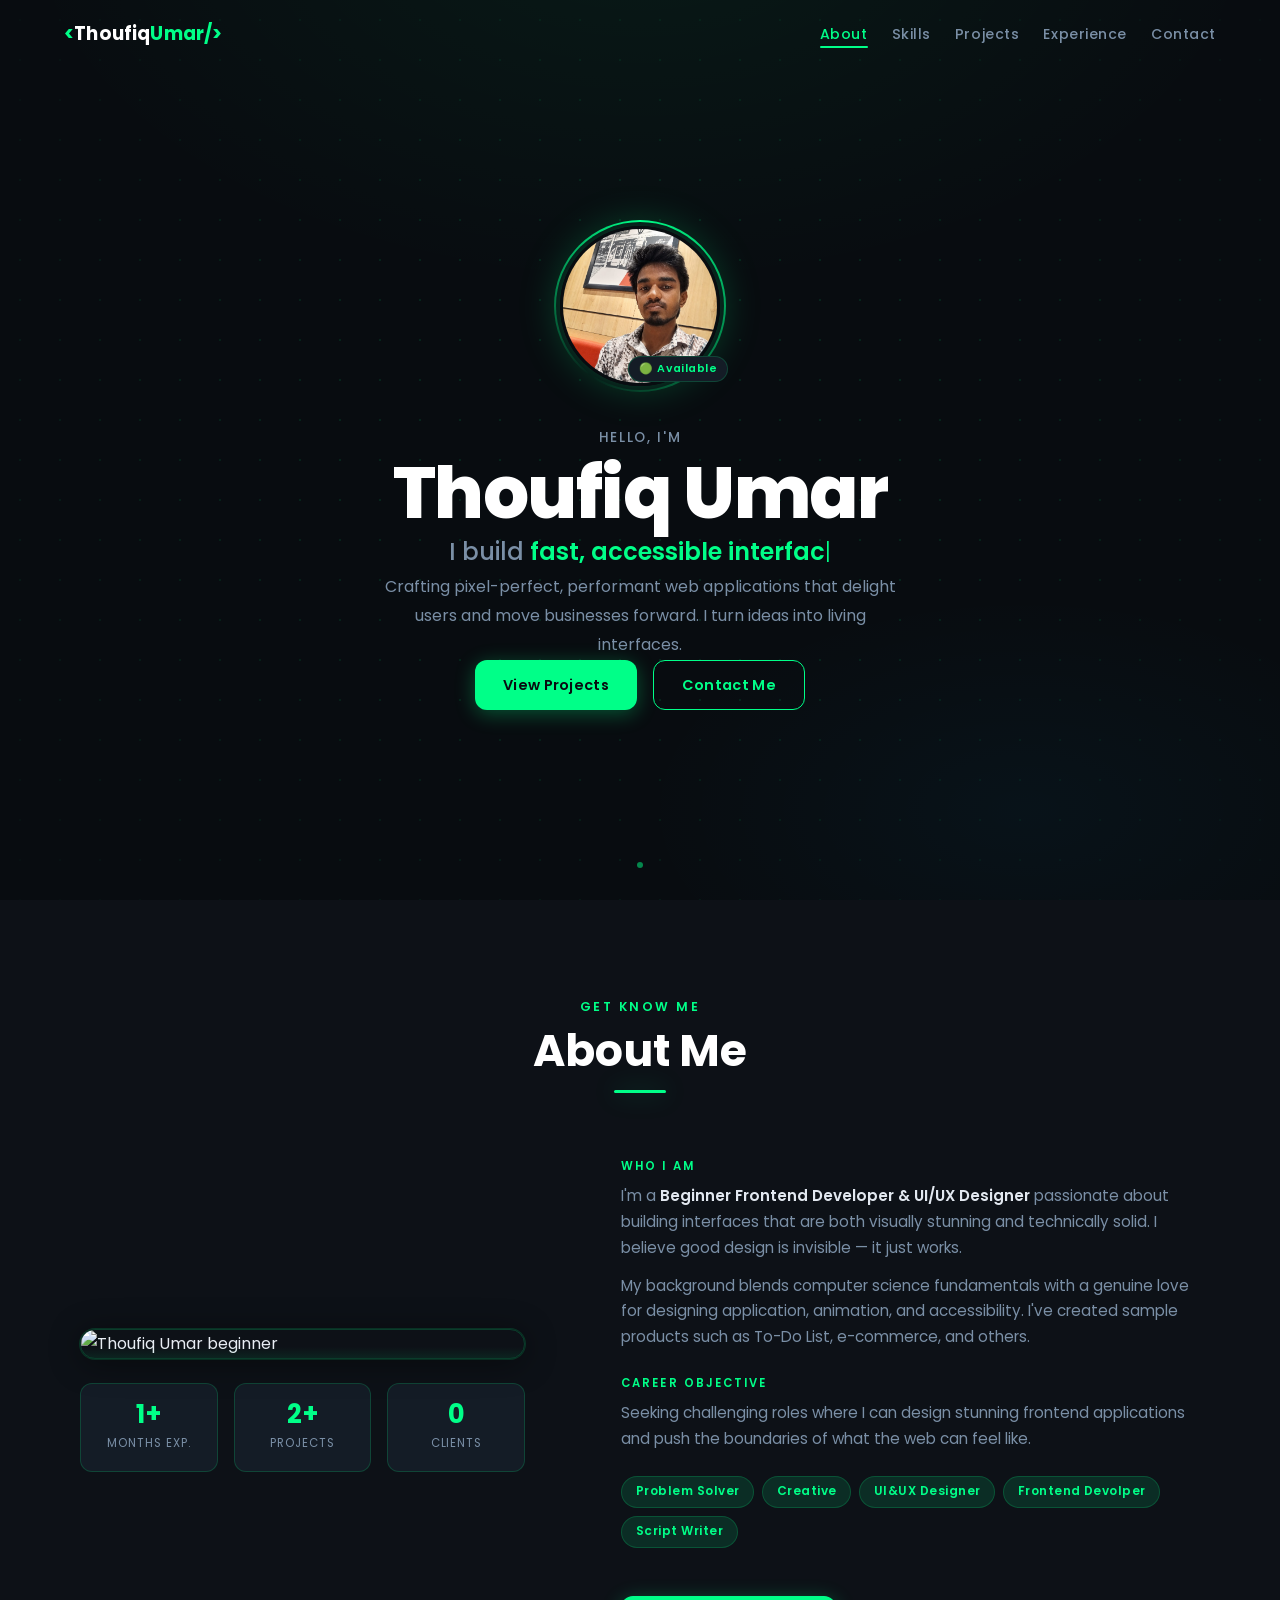
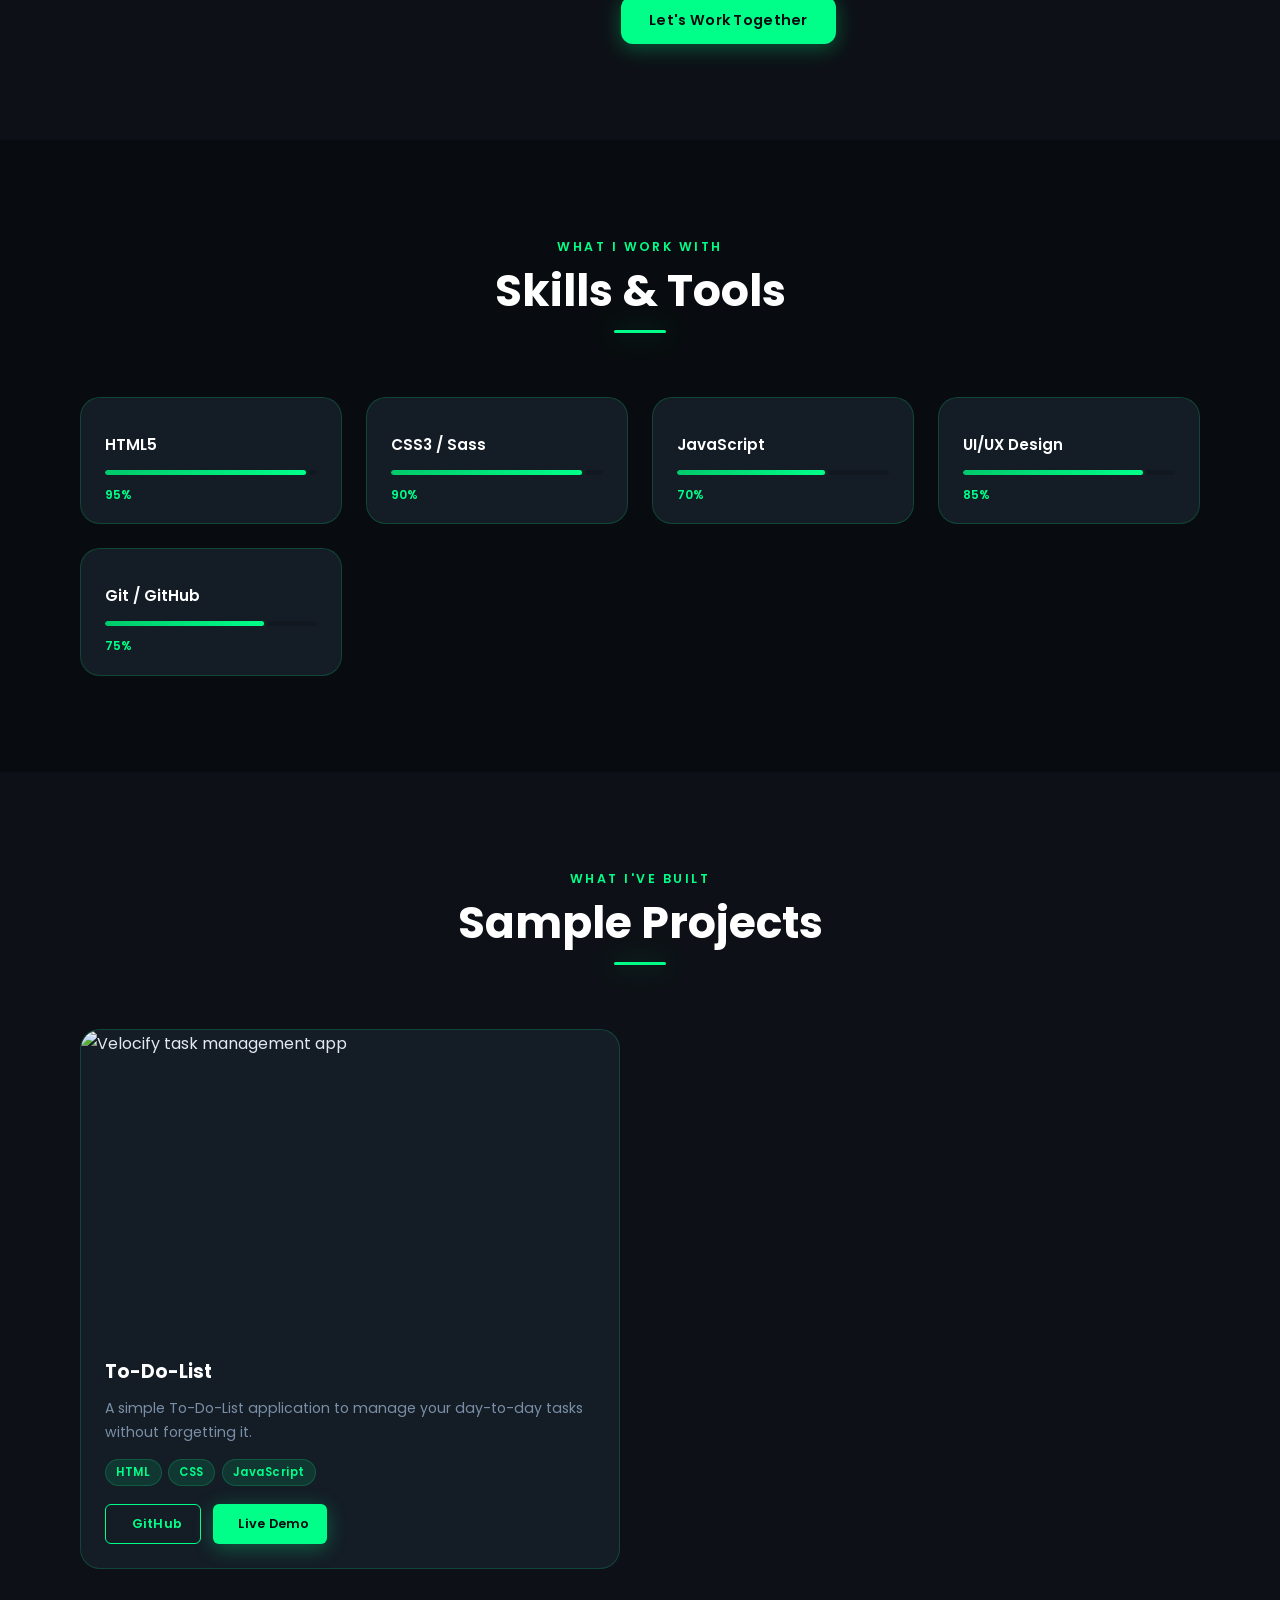
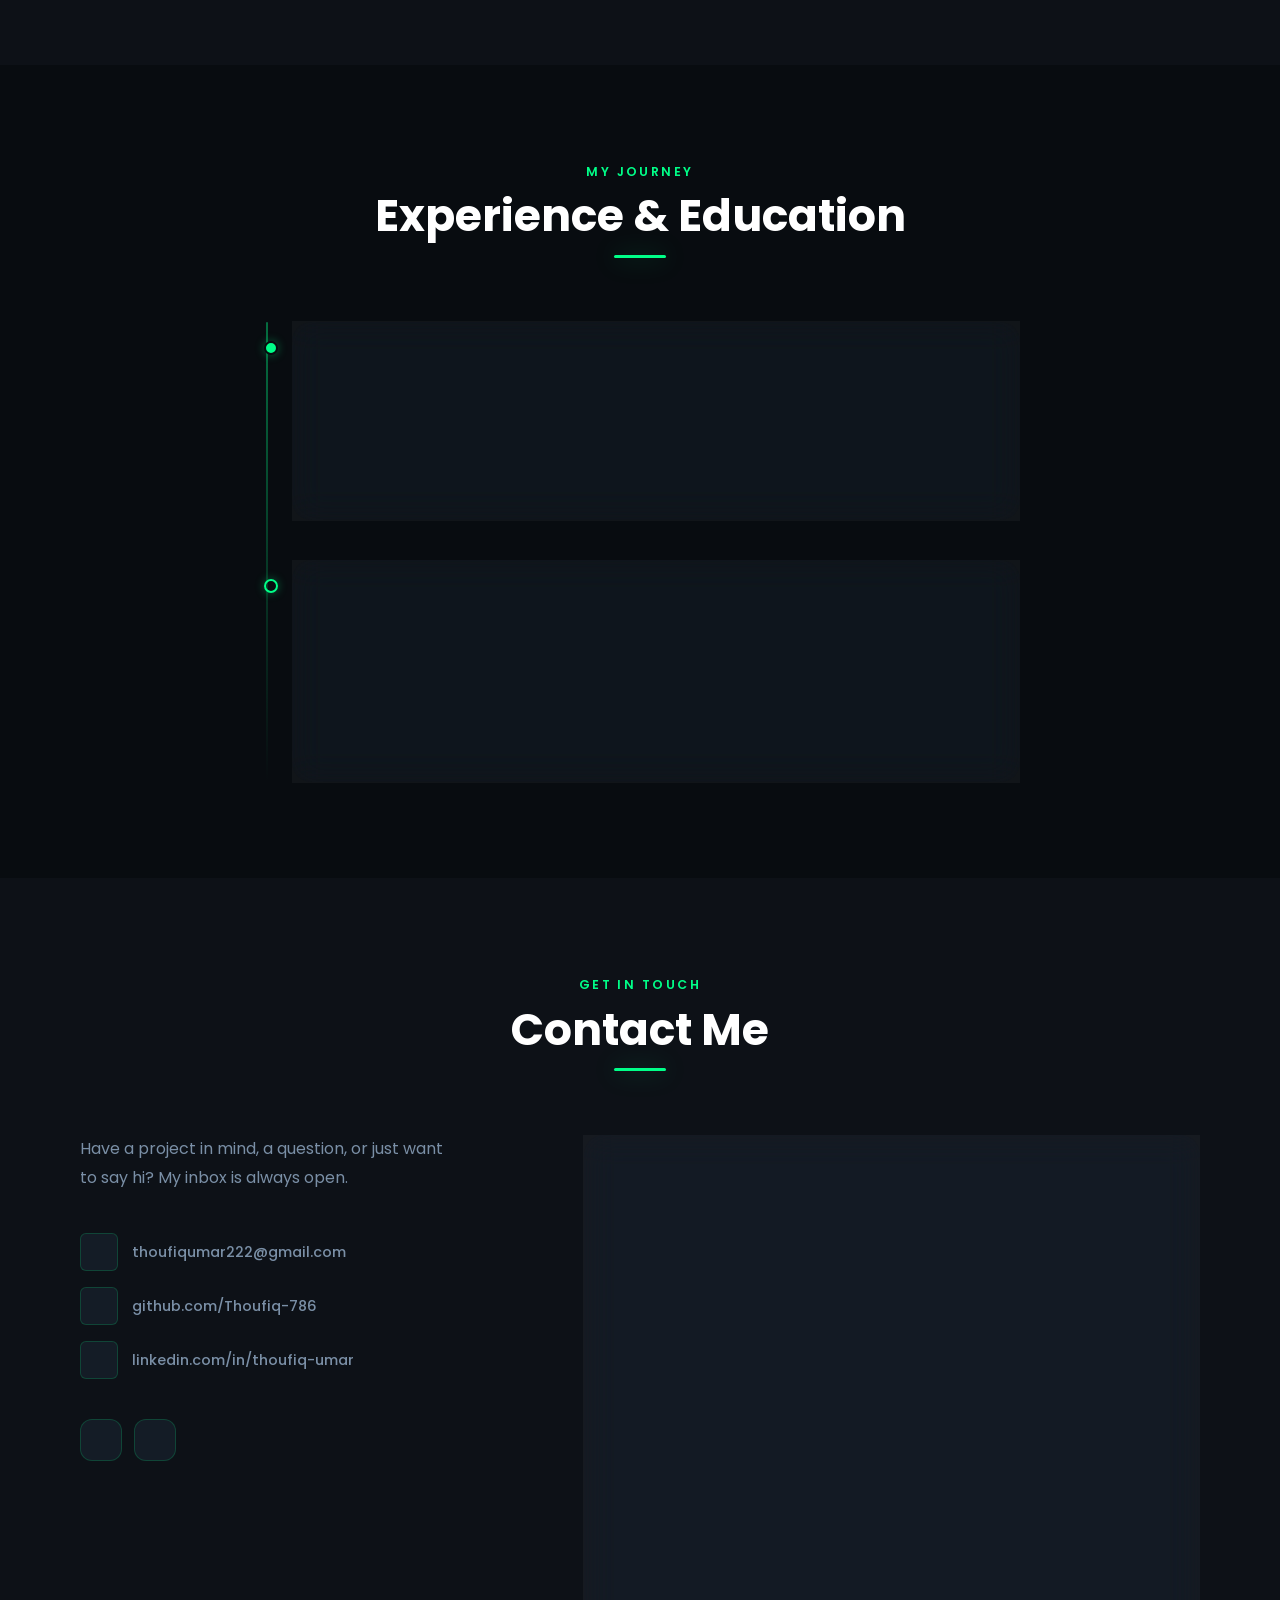
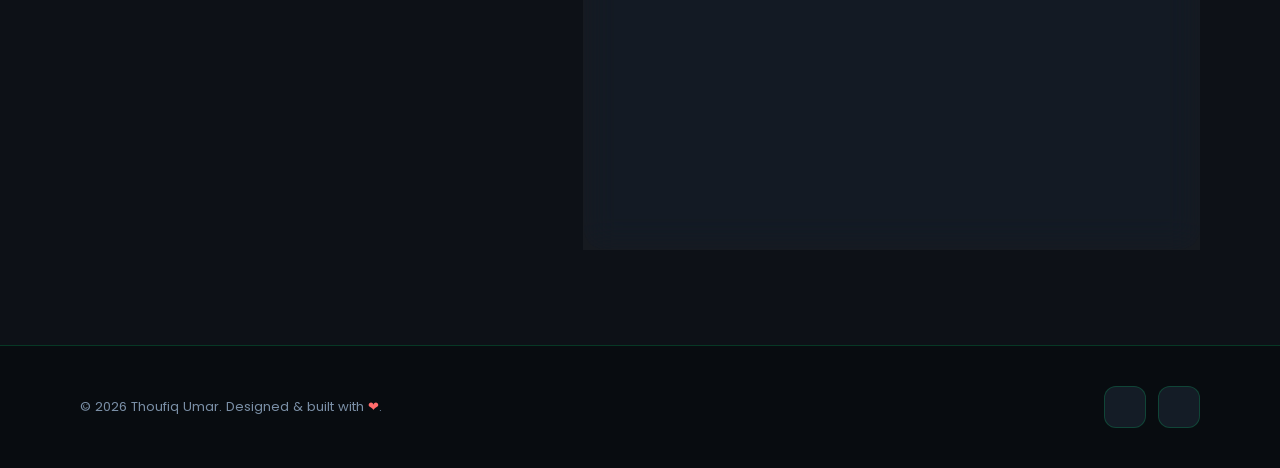
==== commit ee9b4532: "Update index.html" ====
--- a/index.html
+++ b/index.html
@@ -96,8 +96,8 @@
         <div class="about-image-wrap reveal">
           <div class="about-image-frame">
             <img
-              src="https://api.dicebear.com/9.x/pixel-art/svg?seed=AlexRiveraAbout&backgroundColor=0d1117"
-              alt="Alex Rivera working"
+              src="./images/About_img"
+              alt="Thoufiq Umar beginner"
               class="about-image"
               loading="lazy"
               width="400" height="400"
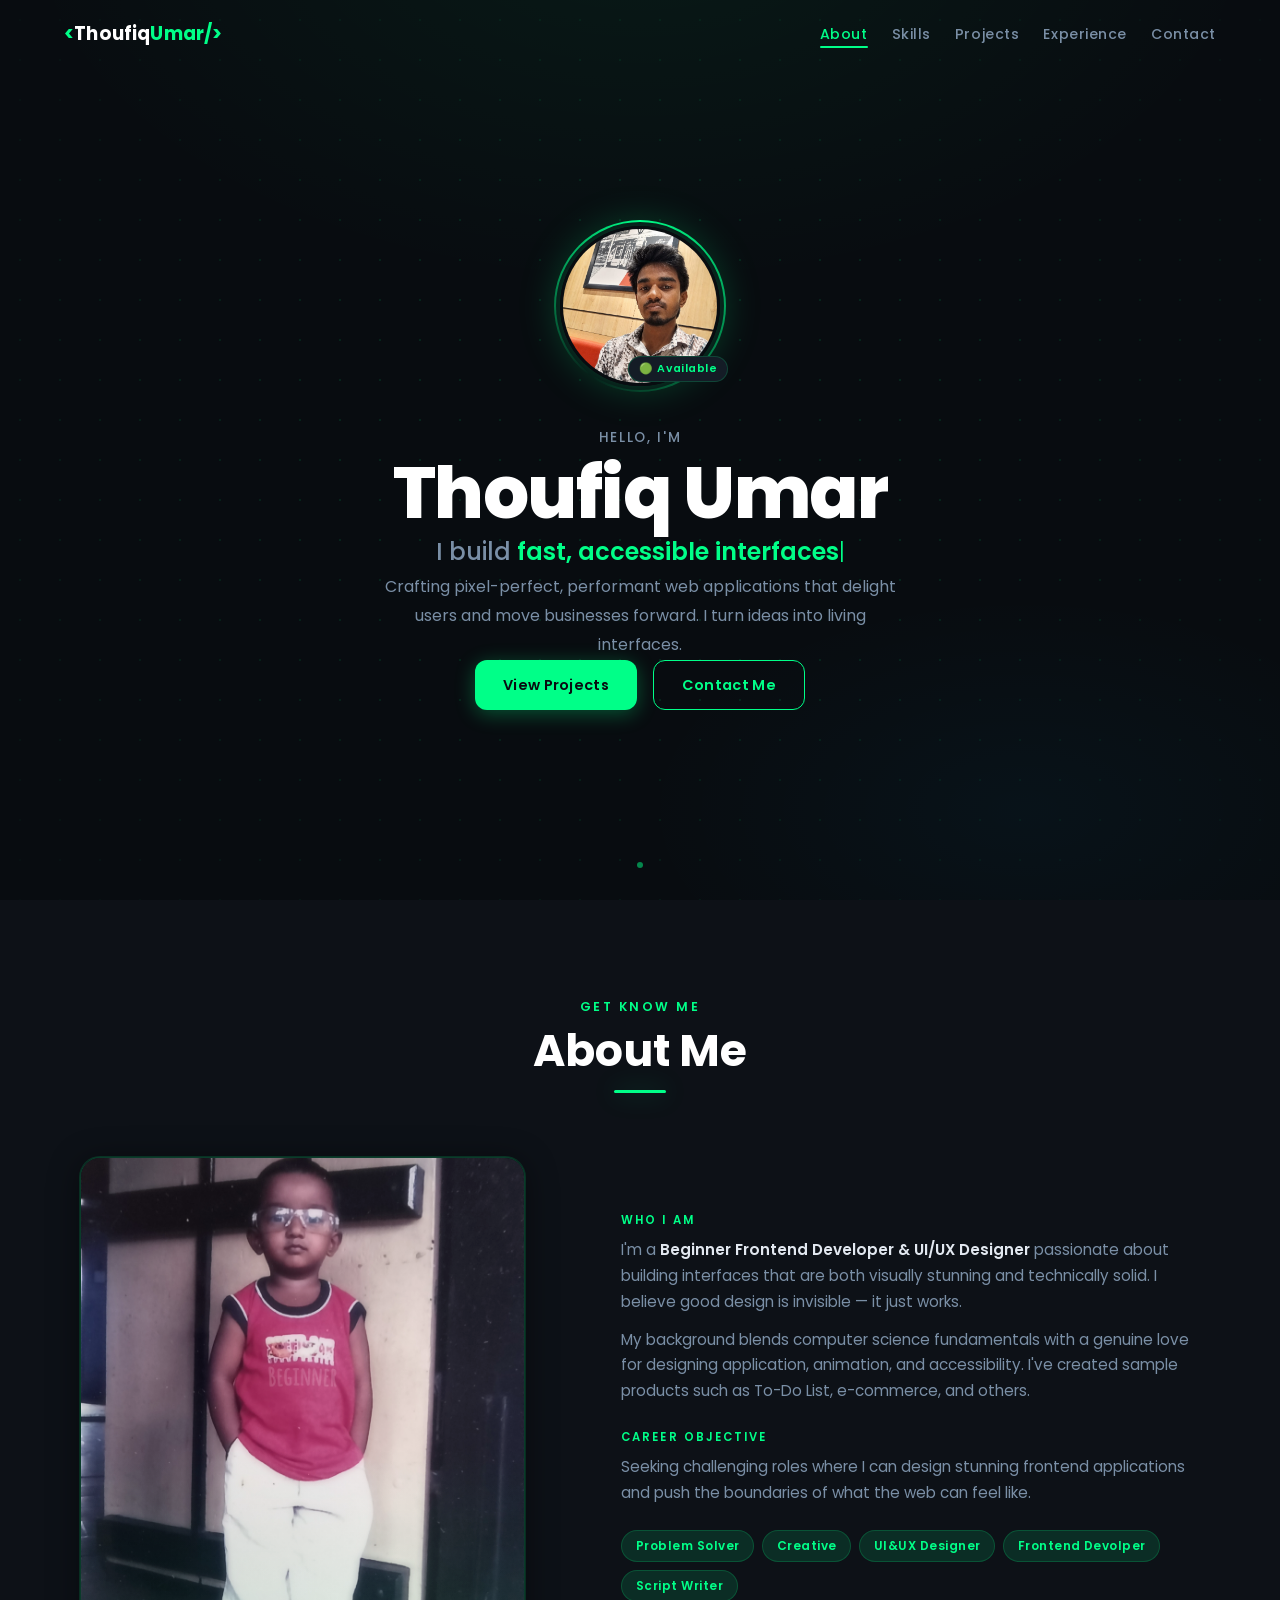
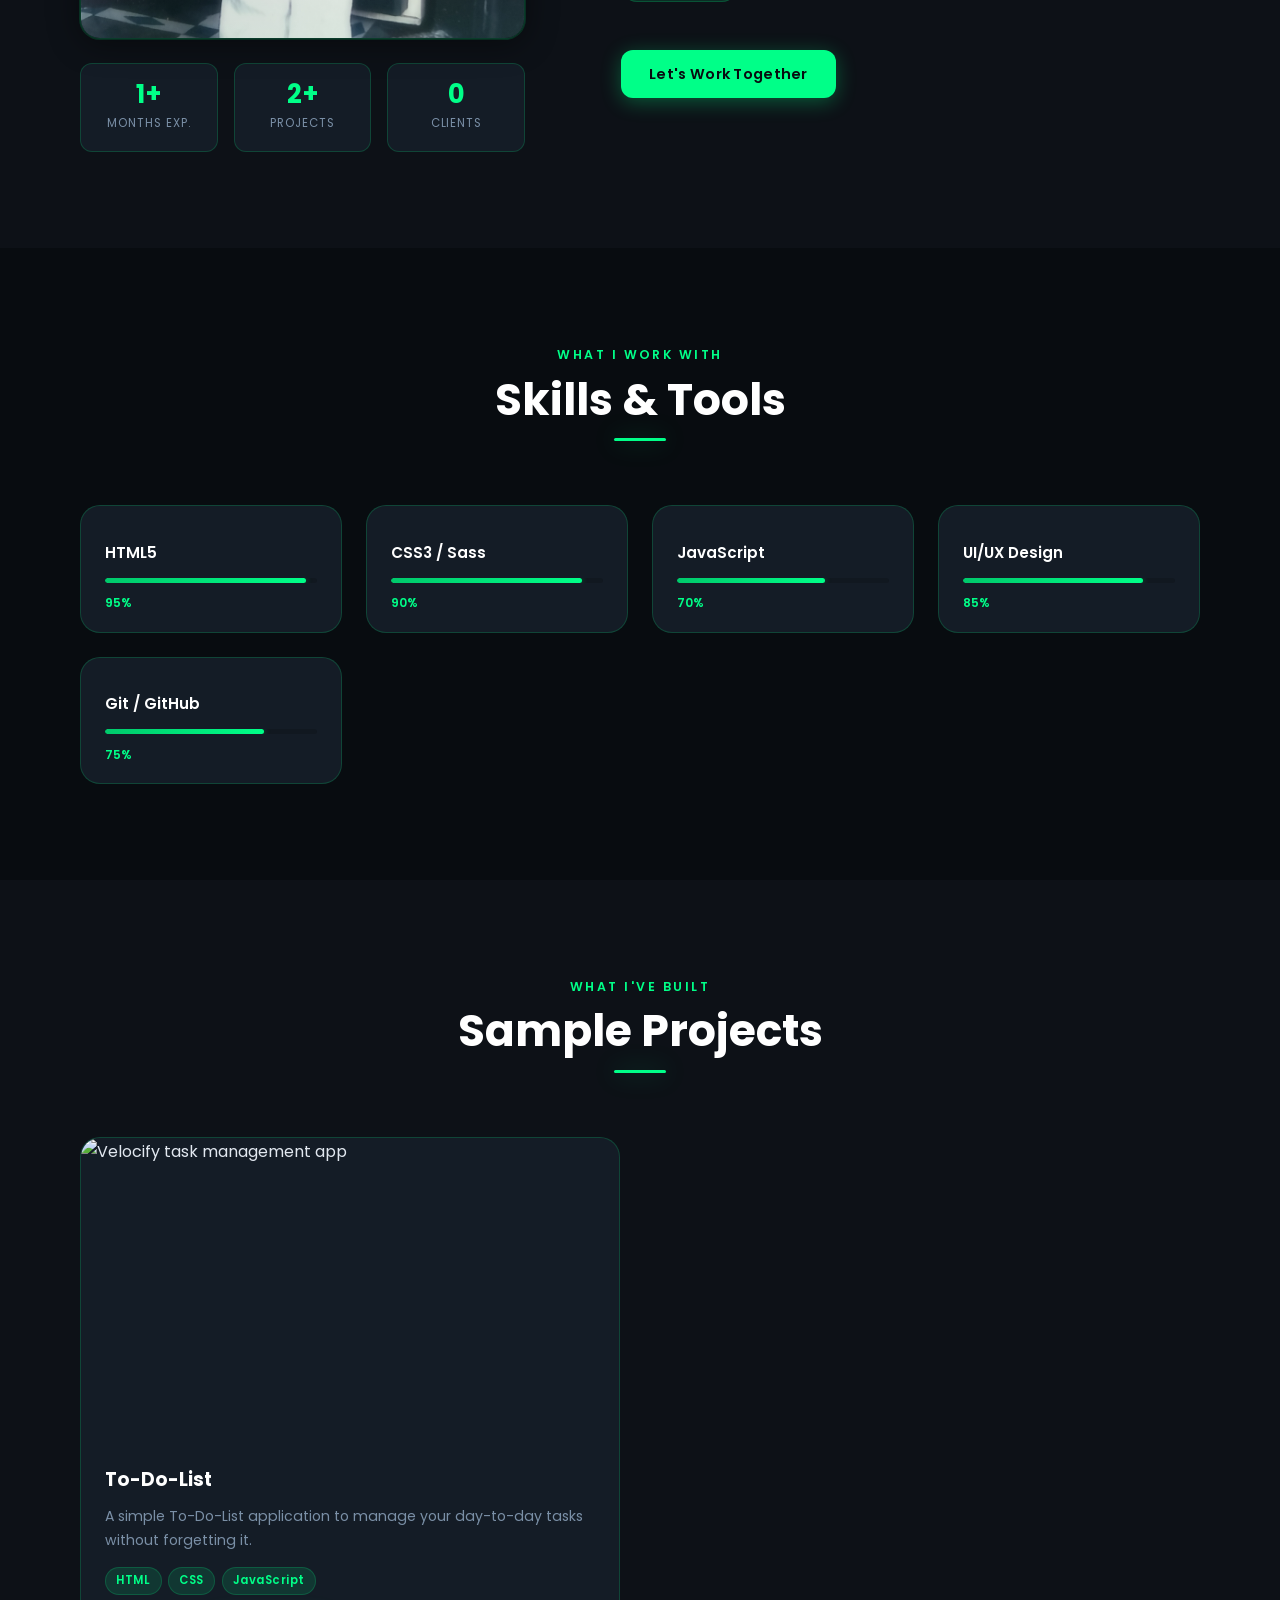
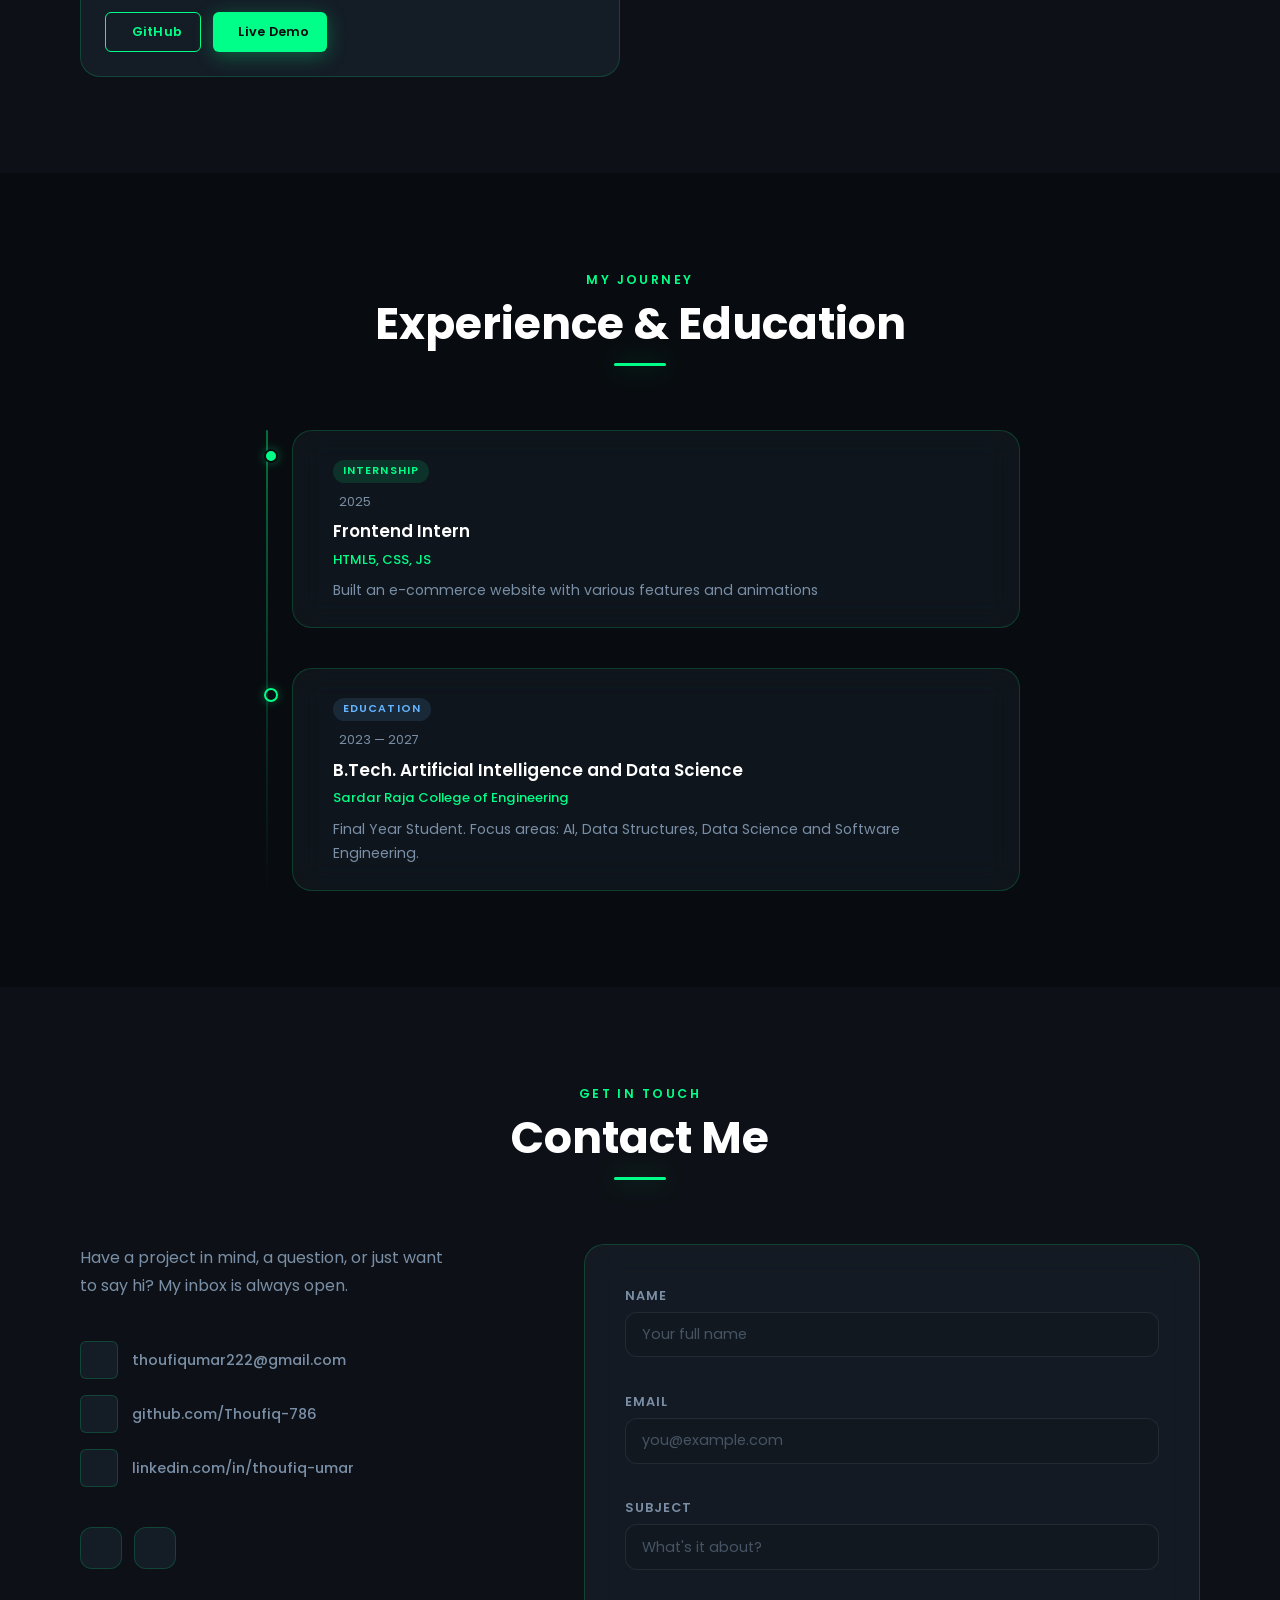
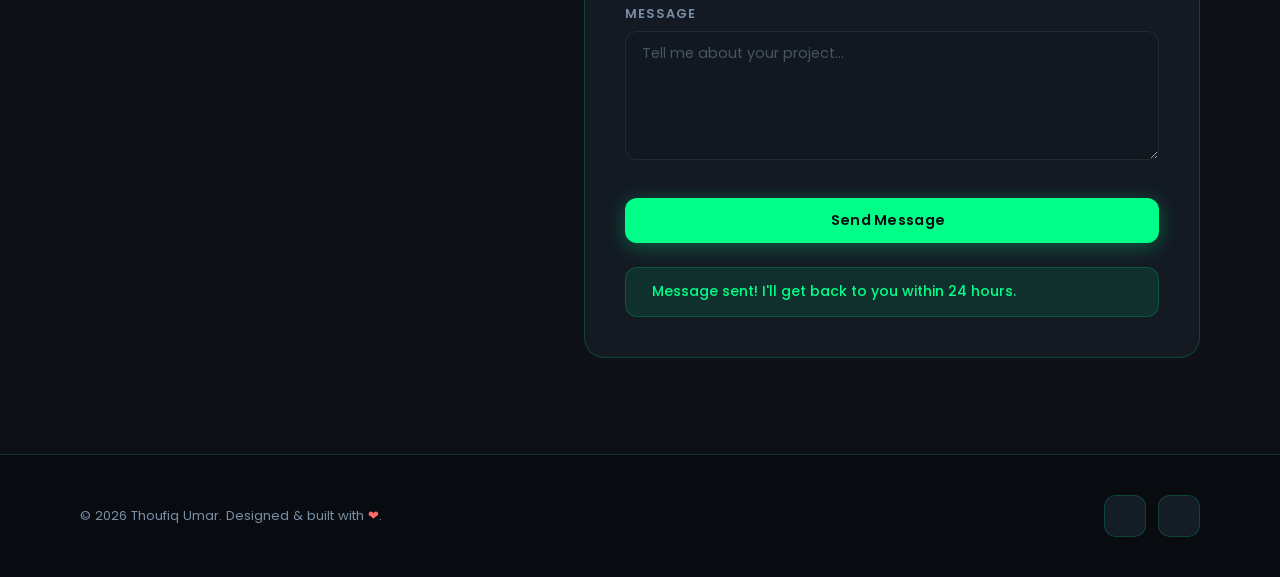
==== commit a9308bfd: "Update index.html" ====
--- a/index.html
+++ b/index.html
@@ -96,7 +96,7 @@
         <div class="about-image-wrap reveal">
           <div class="about-image-frame">
             <img
-              src="./images/About_img"
+              src="./images/About_img.jpeg"
               alt="Thoufiq Umar beginner"
               class="about-image"
               loading="lazy"
